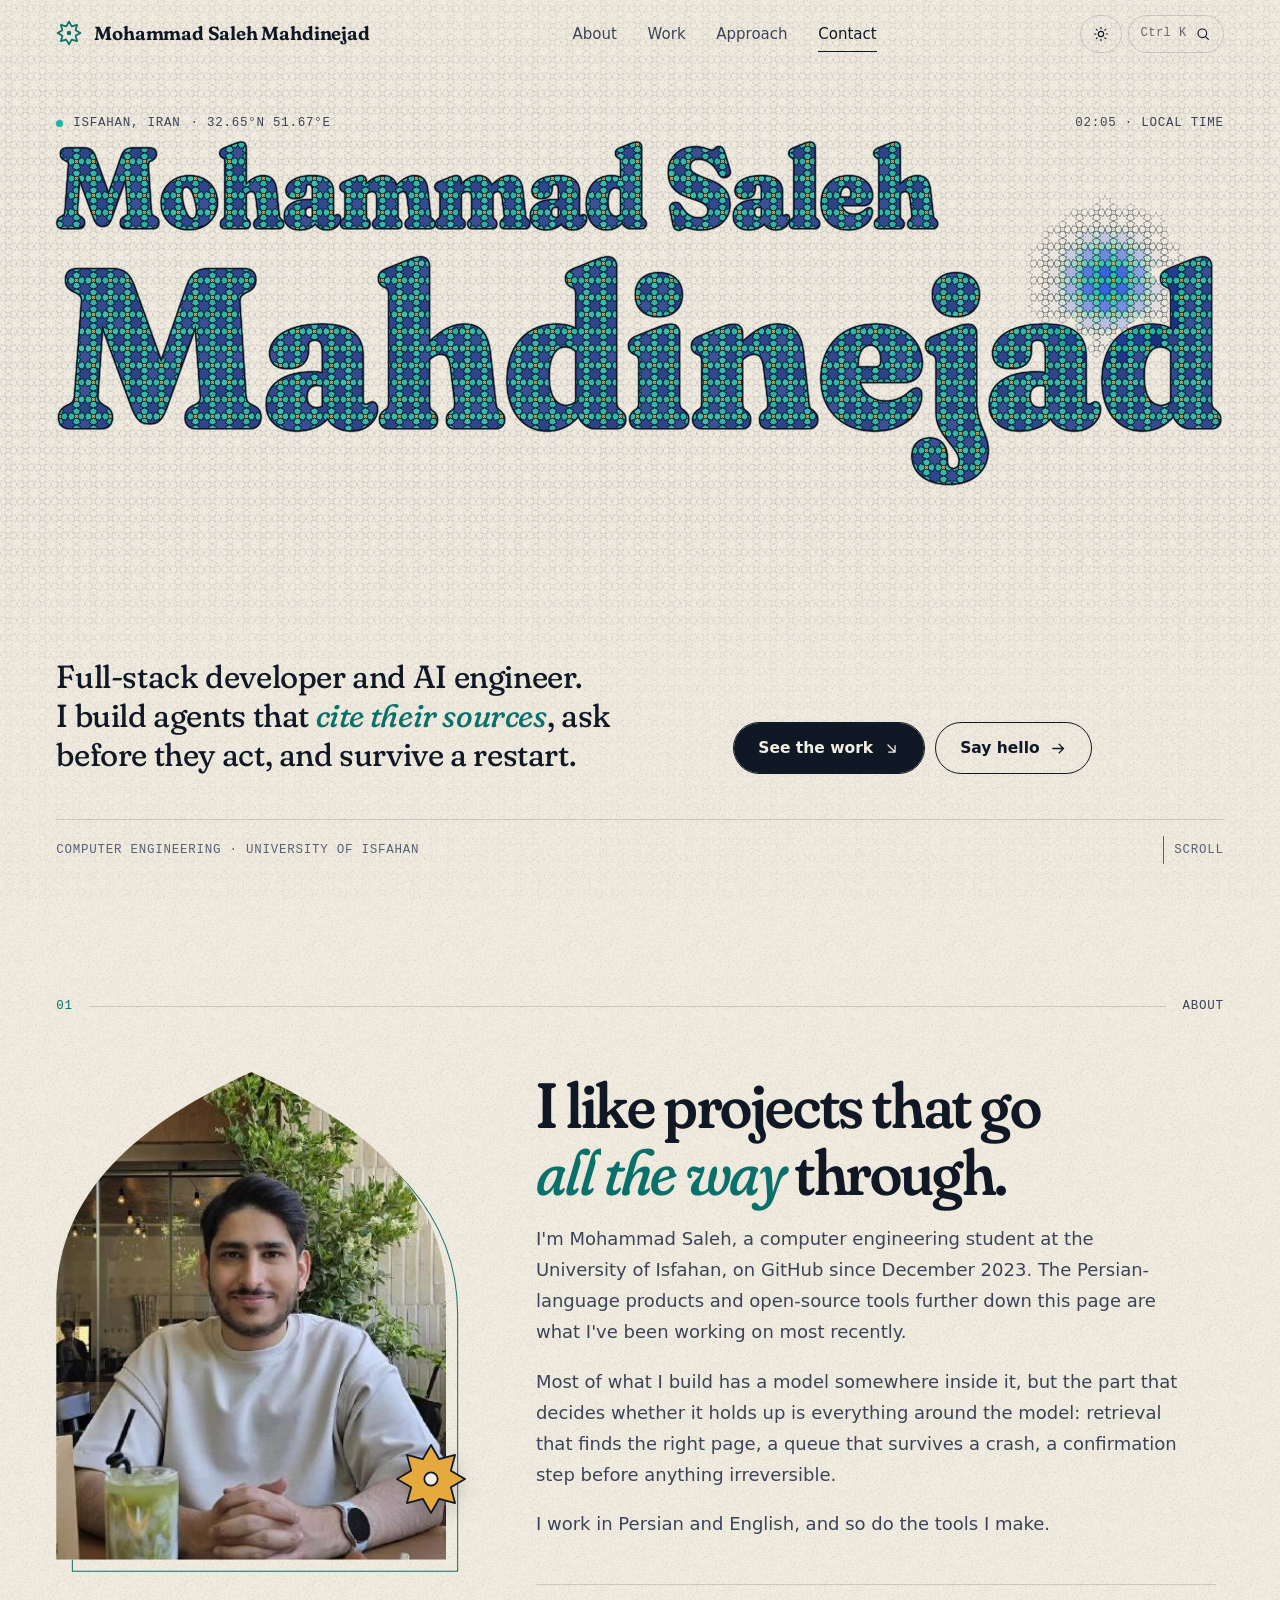
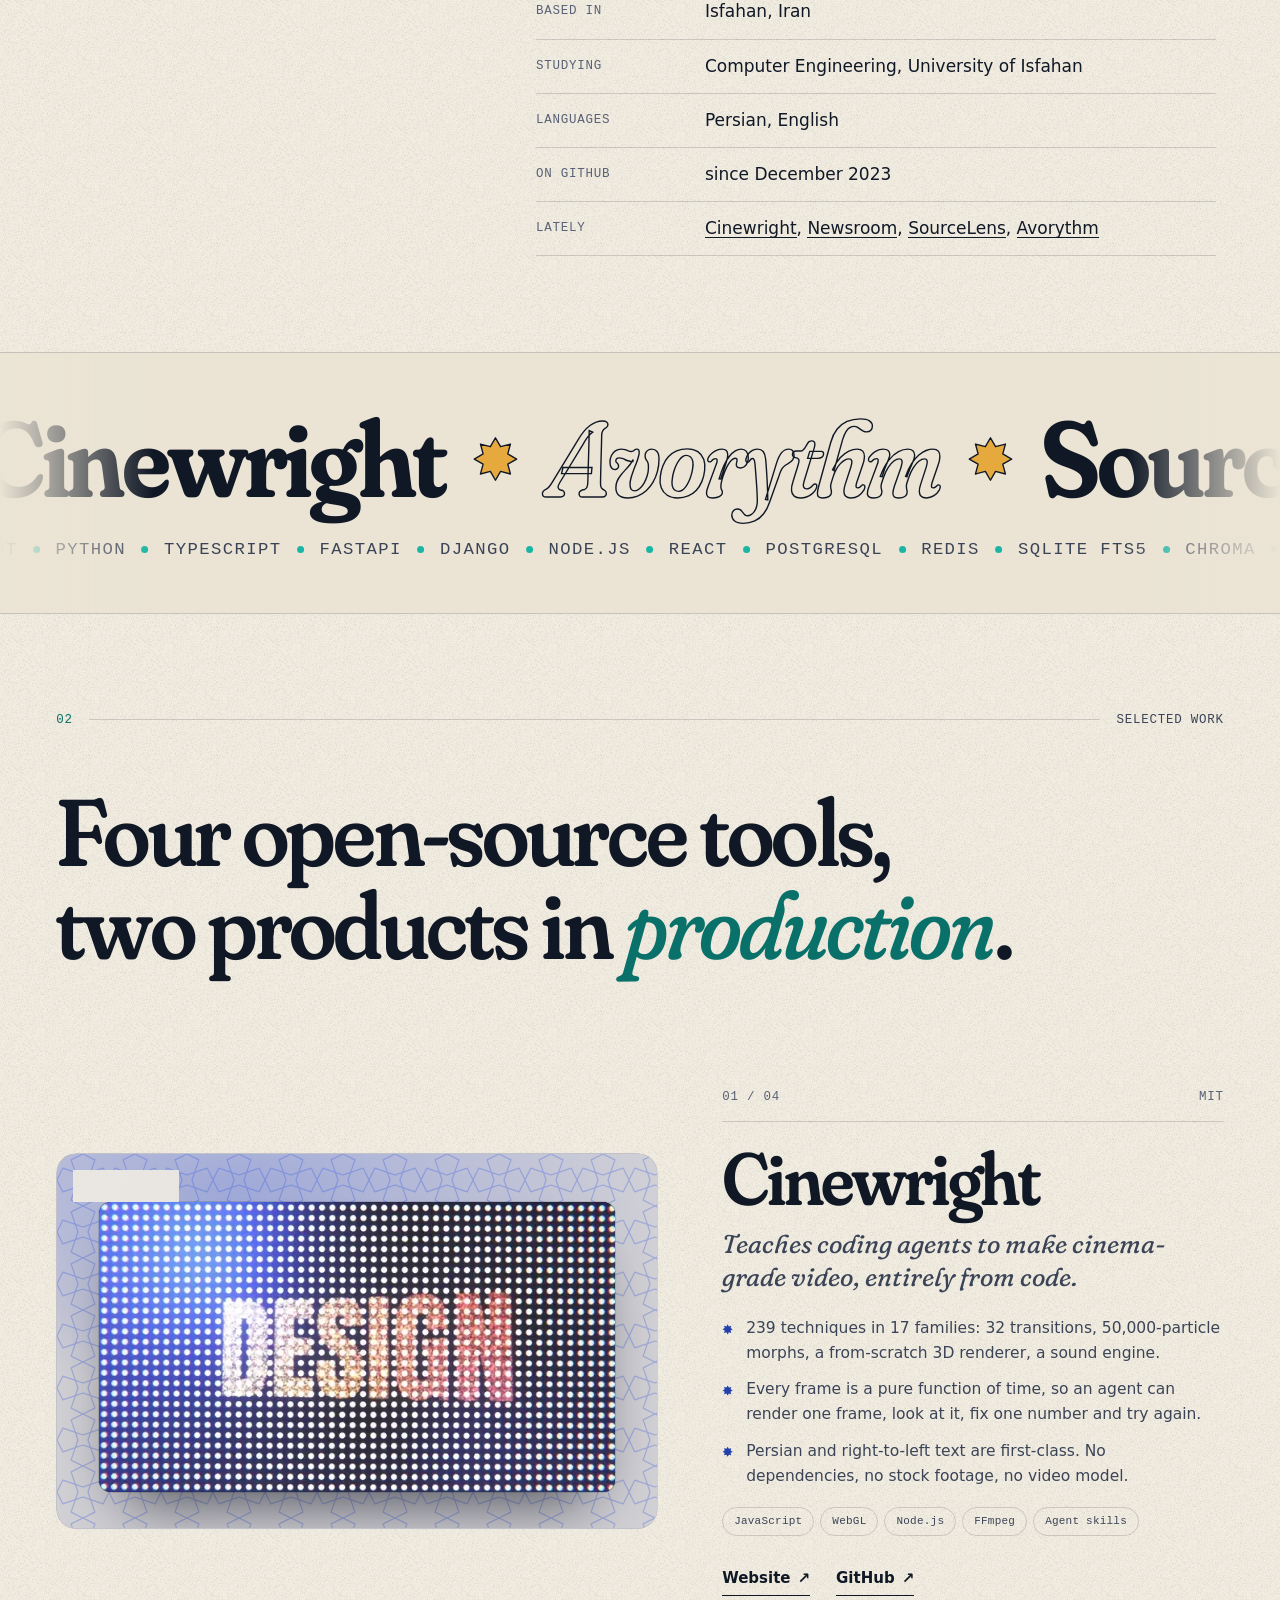
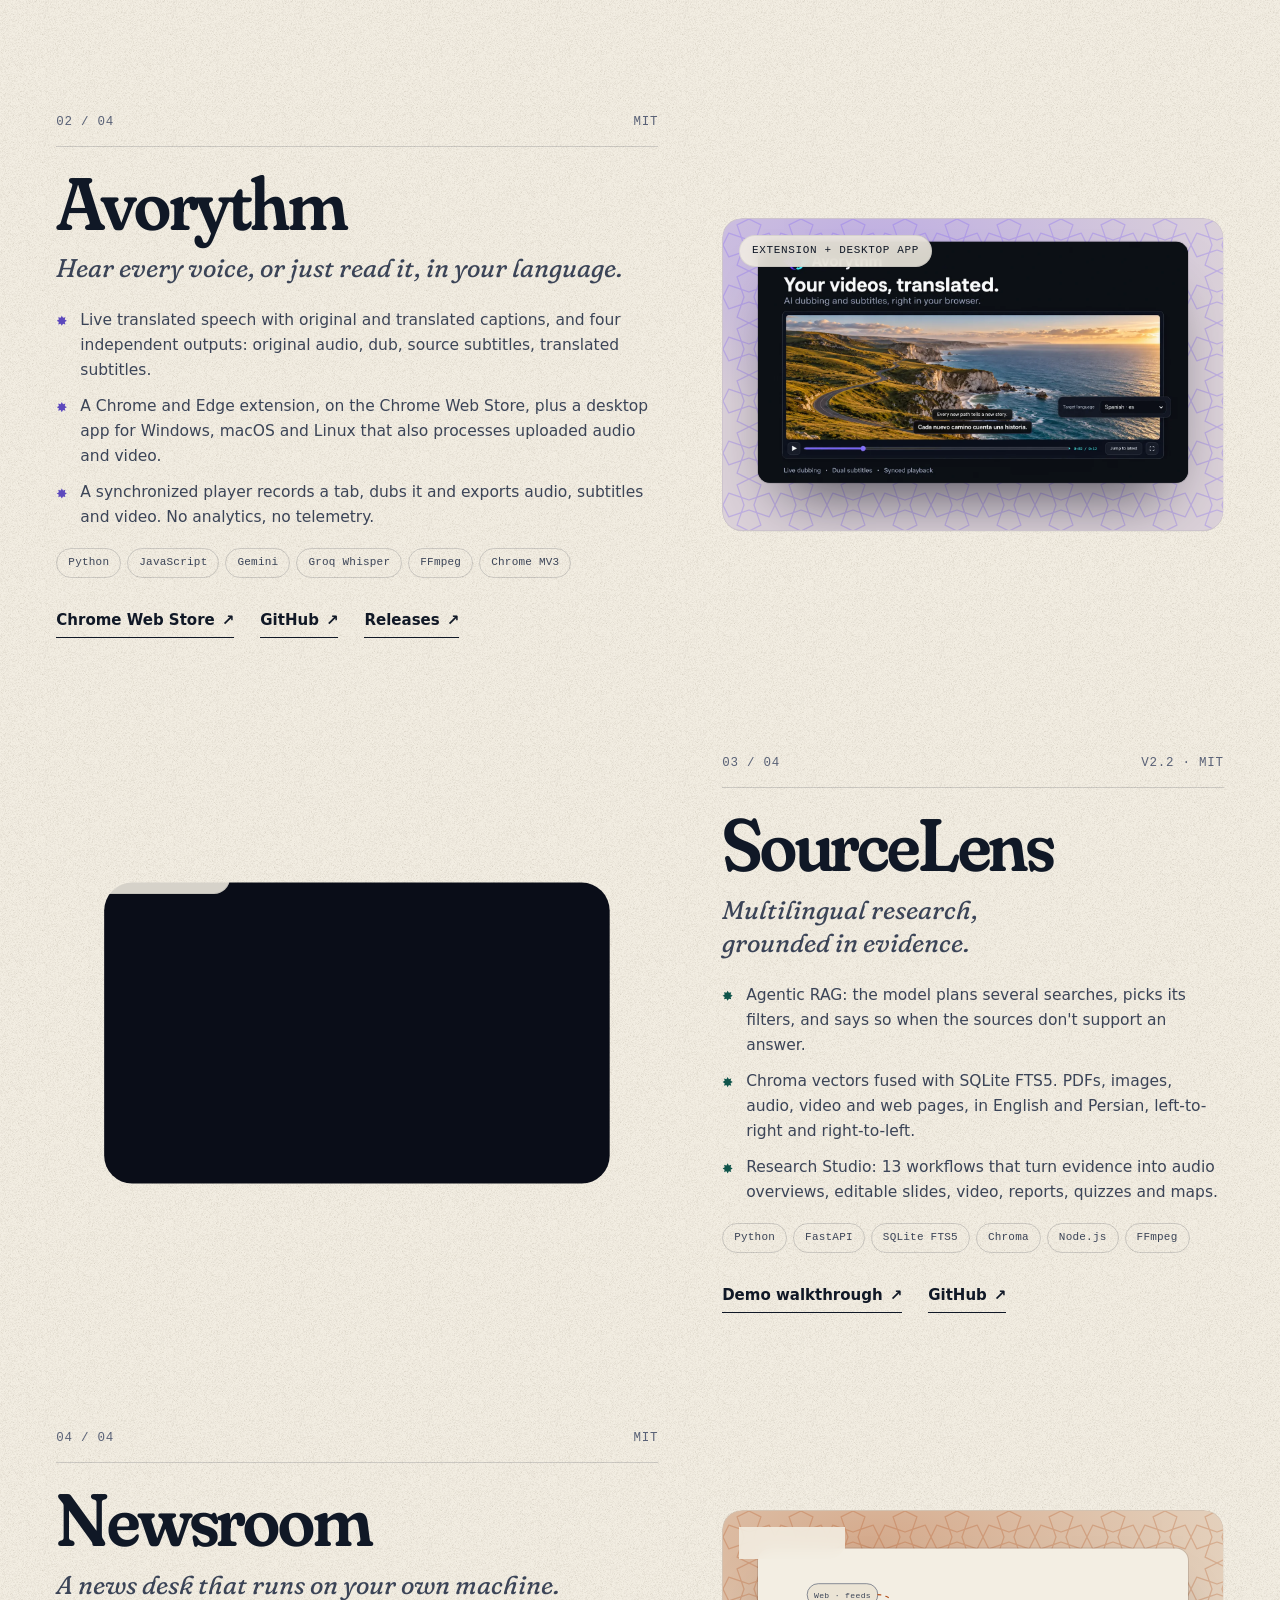
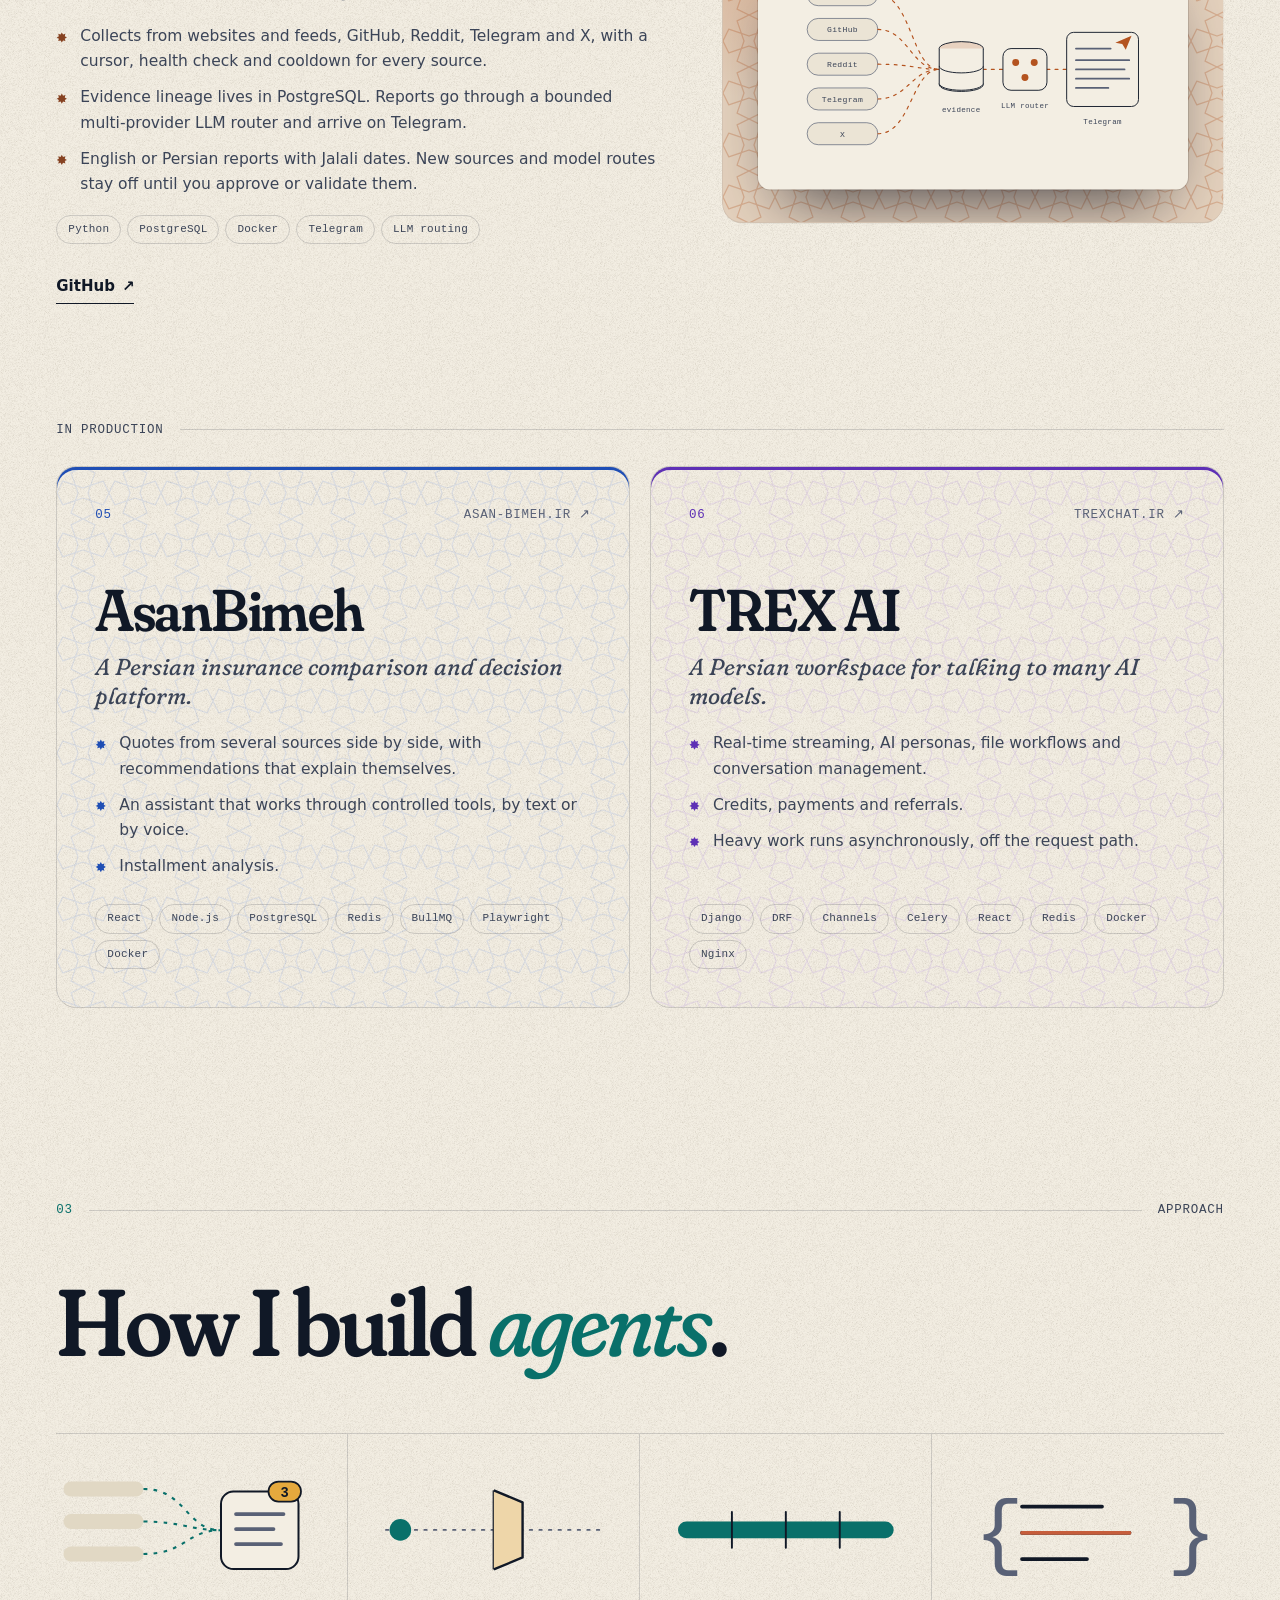
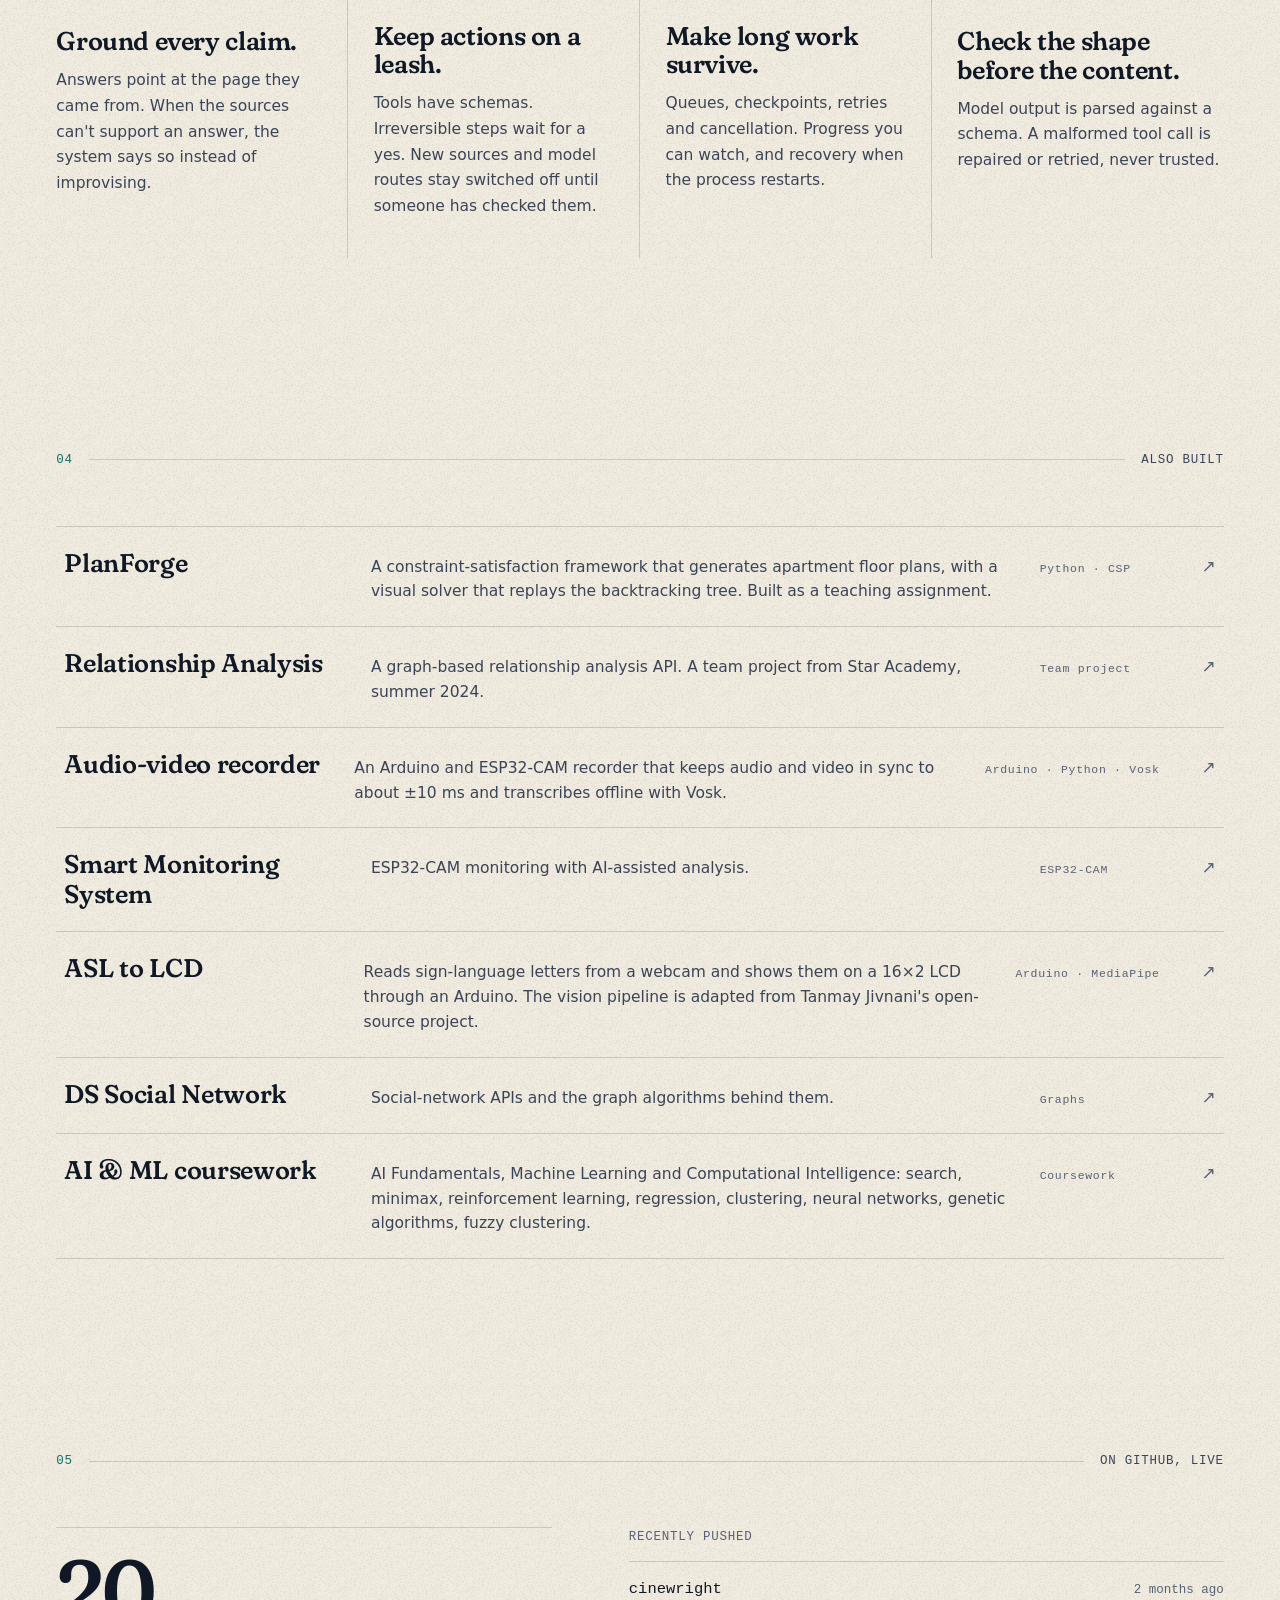
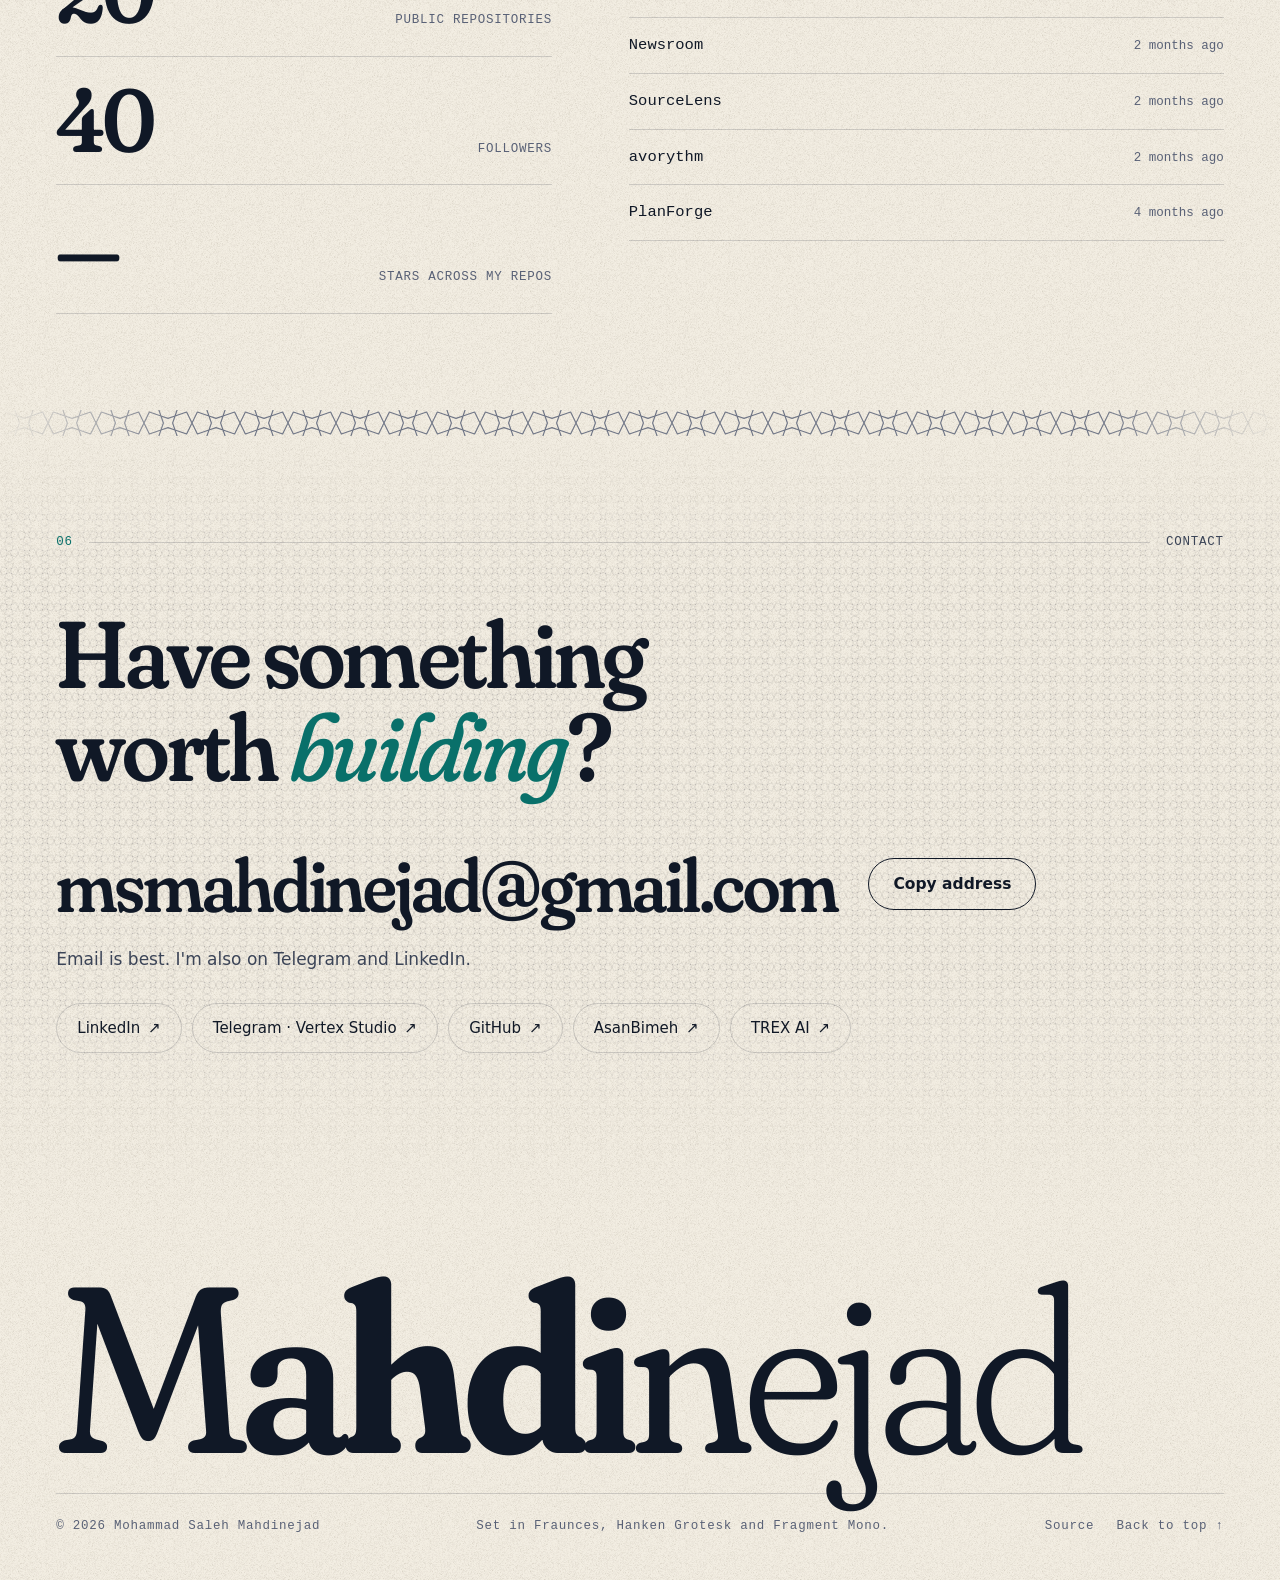
==== docs/index.html @ 60de364e "Add a personal site under docs/ Plain HTML, CSS and JS with no build step, light and dark themes, se" ====
<!DOCTYPE html>
<html lang="en" data-theme="light">
<head>
<meta charset="utf-8">
<meta name="viewport" content="width=device-width, initial-scale=1">
<title>Mohammad Saleh Mahdinejad — developer in Isfahan</title>
<meta name="description" content="Full-stack developer and AI engineer in Isfahan, Iran. I build agents that cite their sources, ask before they act, and survive a restart. Cinewright, Avorythm, SourceLens, Newsroom.">
<meta name="author" content="Mohammad Saleh Mahdinejad">
<meta name="theme-color" content="#f3eee3" media="(prefers-color-scheme: light)">
<meta name="theme-color" content="#0b1020" media="(prefers-color-scheme: dark)">
<link rel="icon" href="favicon.svg" type="image/svg+xml">
<link rel="apple-touch-icon" href="apple-touch-icon.png">
<meta property="og:type" content="website">
<meta property="og:title" content="Mohammad Saleh Mahdinejad — developer in Isfahan">
<meta property="og:description" content="Full-stack developer and AI engineer. I build agents that cite their sources, ask before they act, and survive a restart.">
<meta property="og:image" content="https://msmahdinejad.github.io/msmahdinejad/assets/img/og.png">
<meta property="og:url" content="https://msmahdinejad.github.io/msmahdinejad/">
<meta name="twitter:card" content="summary_large_image">
<script>
(function () {
  var d = document.documentElement, theme = null;
  try { theme = localStorage.getItem('theme'); } catch (e) {}
  if (!theme) theme = window.matchMedia && matchMedia('(prefers-color-scheme: dark)').matches ? 'dark' : 'light';
  d.dataset.theme = theme; d.classList.add('js');
})();
</script>
<link rel="preload" href="assets/fonts/fraunces-hero.woff2" as="font" type="font/woff2" crossorigin>
<link rel="stylesheet" href="assets/css/site.css">
<script type="application/ld+json">
{"@context":"https://schema.org","@type":"Person","name":"Mohammad Saleh Mahdinejad","url":"https://msmahdinejad.github.io/msmahdinejad/","image":"https://avatars.githubusercontent.com/u/154900233","jobTitle":"Full-stack developer and AI engineer","email":"mailto:msmahdinejad@gmail.com","address":{"@type":"PostalAddress","addressLocality":"Isfahan","addressCountry":"IR"},"affiliation":{"@type":"CollegeOrUniversity","name":"University of Isfahan"},"sameAs":["https://github.com/msmahdinejad","https://www.linkedin.com/in/msmahdinejad/","https://t.me/vertex_studi0"]}
</script>
</head>
<body>
<a class="skip" href="#main">Skip to content</a>
<div aria-hidden="true" class="progress" data-progress=""></div>
<header class="bar" data-bar="">
<div class="bar__in wrap">
<a class="brand" href="#top">
<svg aria-hidden="true" viewBox="0 0 24 24"><path d="M4.58 4.58L9.47 5.89L12.00 1.50L14.53 5.89L19.42 4.58L18.11 9.47L22.50 12.00L18.11 14.53L19.42 19.42L14.53 18.11L12.00 22.50L9.47 18.11L4.58 19.42L5.89 14.53L1.50 12.00L5.89 9.47Z" fill="none" stroke="currentColor" stroke-linejoin="round" stroke-width="1.6"></path><circle cx="12" cy="12" fill="currentColor" r="2.1"></circle></svg>
<span class="brand__name"><span class="nm-full">Mohammad Saleh Mahdinejad</span><span class="nm-short">M. Saleh Mahdinejad</span></span>
</a>
<nav aria-label="Sections" class="nav">
<a href="#about">About</a>
<a href="#work">Work</a>
<a href="#approach">Approach</a>
<a href="#contact">Contact</a>
</nav>
<div class="tools">
<button aria-label="Toggle colour theme" class="tool theme" data-theme-toggle="" type="button">
<svg class="sun" fill="none" stroke="currentColor" stroke-linecap="round" stroke-width="1.7" viewBox="0 0 24 24"><circle cx="12" cy="12" r="4"></circle><path d="M12 2v2M12 20v2M2 12h2M20 12h2M4.9 4.9l1.4 1.4M17.7 17.7l1.4 1.4M4.9 19.1l1.4-1.4M17.7 6.3l1.4-1.4"></path></svg>
<svg class="moon" fill="none" stroke="currentColor" stroke-linecap="round" stroke-linejoin="round" stroke-width="1.7" viewBox="0 0 24 24"><path d="M20 14.5A8 8 0 0 1 9.5 4 8 8 0 1 0 20 14.5z"></path></svg>
</button>
<button aria-haspopup="dialog" aria-label="Open command menu" class="tool" data-palette-open="" type="button"><kbd>⌘K</kbd><svg fill="none" stroke="currentColor" stroke-linecap="round" stroke-width="1.7" viewBox="0 0 24 24"><circle cx="11" cy="11" r="6.5"></circle><path d="M20 20l-4.2-4.2"></path></svg></button>
</div>
</div>
</header>
<main id="main">
<!-- ================================================================= hero -->
<section class="hero" data-hero="" id="top">
<canvas aria-hidden="true" class="hero__wall"></canvas>
<div class="hero__in wrap">
<div class="hero__meta mono">
<span class="hero__place"><i class="dot"></i>Isfahan, Iran<span class="coords"> · 32.65°N 51.67°E</span></span>
<span aria-hidden="true" data-clock=""></span>
</div>
<h1 class="hero__name" data-name-slot=""><span class="n1">Mohammad Saleh</span> <span class="n2">Mahdinejad</span></h1>
<div class="hero__row">
<p class="hero__lede">
<span class="l1">Full-stack developer and AI engineer.</span> I build agents that <em>cite their sources</em>, ask before they act, and survive a restart.
</p>
<div class="hero__side">
<div class="cta">
<a class="btn btn--solid" href="#work">See the work<svg aria-hidden="true" class="go" fill="none" stroke="currentColor" stroke-linecap="round" stroke-linejoin="round" stroke-width="1.8" viewBox="0 0 24 24"><path d="M7 7l10 10M17 8v9H8"></path></svg></a>
<a class="btn btn--ghost" href="mailto:msmahdinejad@gmail.com">Say hello<svg aria-hidden="true" class="arr" fill="none" stroke="currentColor" stroke-linecap="round" stroke-linejoin="round" stroke-width="1.8" viewBox="0 0 24 24"><path d="M4 12h15M13 6l6 6-6 6"></path></svg></a>
</div>
</div>
</div>
<div class="hero__foot mono">
<span>Computer engineering · University of Isfahan</span>
<span class="cue"><i></i>Scroll</span>
</div>
</div>
</section>
<!-- ================================================================ about -->
<section class="sec about" data-section="" id="about">
<div class="wrap">
<header class="sec__head" data-reveal="">
<span class="idx mono">01</span><span class="rule"></span>
<span class="lbl mono">About</span>
</header>
<div class="about__grid">
<figure class="portrait" data-reveal="">
<svg aria-hidden="true" focusable="false" height="0" style="position:absolute" width="0"><defs><clipPath clipPathUnits="objectBoundingBox" id="arch"><path d="M0 1V.47C0 .27.17.12.5 0 .83.12 1 .27 1 .47V1Z"></path></clipPath></defs></svg>
<div class="portrait__stack">
<svg aria-hidden="true" class="portrait__ring" preserveAspectRatio="none" viewBox="0 0 100 125"><path d="M0.6 124.4V58.5C0.6 33.8 17 15 50 0.7 83 15 99.4 33.8 99.4 58.5V124.4Z" fill="none" stroke="currentColor" stroke-width="1" vector-effect="non-scaling-stroke"></path></svg>
<div class="portrait__img">
<img alt="Portrait of Mohammad Saleh Mahdinejad at a café table, a green drink in the foreground" decoding="async" height="460" loading="lazy" src="assets/img/portrait.webp" width="368"/>
</div>
<svg aria-hidden="true" class="portrait__star" viewBox="0 0 100 100"><path d="M17.47 17.47L38.91 23.22L50 4L61.09 23.22L82.53 17.47L76.78 38.91L96 50L76.78 61.09L82.53 82.53L61.09 76.78L50 96L38.91 76.78L17.47 82.53L23.22 61.09L4 50L23.22 38.91Z" fill="var(--saffron)" stroke="var(--ink)" stroke-linejoin="round" stroke-width="2.4"></path><circle cx="50" cy="50" fill="var(--paper)" r="9" stroke="var(--ink)" stroke-width="2.4"></circle></svg>
</div>
</figure>
<div class="about__text">
<h2 class="display" data-reveal="">
I like projects that go <em>all the way</em> through.
</h2>
<div class="prose" data-reveal="" style="--d:.08s">
<p>I'm Mohammad Saleh, a computer engineering student at the University of Isfahan, on GitHub since December 2023. The Persian-language products and open-source tools further down this page are what I've been working on most recently.</p>
<p>Most of what I build has a model somewhere inside it, but the part that decides whether it holds up is everything around the model: retrieval that finds the right page, a queue that survives a crash, a confirmation step before anything irreversible.</p>
<p>I work in Persian and English, and so do the tools I make.</p>
</div>
<dl class="facts" data-reveal="" style="--d:.16s">
<div><dt class="mono">Based in</dt><dd>Isfahan, Iran</dd></div>
<div><dt class="mono">Studying</dt><dd>Computer Engineering, University of Isfahan</dd></div>
<div><dt class="mono">Languages</dt><dd>Persian, English</dd></div>
<div><dt class="mono">On GitHub</dt><dd>since December 2023</dd></div>
<div><dt class="mono">Lately</dt><dd data-lately=""><a href="https://github.com/msmahdinejad/cinewright">Cinewright</a>, <a href="https://github.com/msmahdinejad/Newsroom">Newsroom</a>, <a href="https://github.com/msmahdinejad/SourceLens">SourceLens</a>, <a href="https://github.com/msmahdinejad/avorythm">Avorythm</a></dd></div>
</dl>
</div>
</div>
</div>
</section>
<div class="band" data-band="" aria-hidden="true">
<div class="band__row" data-dir="1"><div class="band__track"><span class="band__item">Cinewright</span><svg class="band__star" viewBox="0 0 100 100"><path d="M17.47 17.47L38.91 23.22L50 4L61.09 23.22L82.53 17.47L76.78 38.91L96 50L76.78 61.09L82.53 82.53L61.09 76.78L50 96L38.91 76.78L17.47 82.53L23.22 61.09L4 50L23.22 38.91Z"/></svg><span class="band__item is-outline">Avorythm</span><svg class="band__star" viewBox="0 0 100 100"><path d="M17.47 17.47L38.91 23.22L50 4L61.09 23.22L82.53 17.47L76.78 38.91L96 50L76.78 61.09L82.53 82.53L61.09 76.78L50 96L38.91 76.78L17.47 82.53L23.22 61.09L4 50L23.22 38.91Z"/></svg><span class="band__item">SourceLens</span><svg class="band__star" viewBox="0 0 100 100"><path d="M17.47 17.47L38.91 23.22L50 4L61.09 23.22L82.53 17.47L76.78 38.91L96 50L76.78 61.09L82.53 82.53L61.09 76.78L50 96L38.91 76.78L17.47 82.53L23.22 61.09L4 50L23.22 38.91Z"/></svg><span class="band__item is-outline">Newsroom</span><svg class="band__star" viewBox="0 0 100 100"><path d="M17.47 17.47L38.91 23.22L50 4L61.09 23.22L82.53 17.47L76.78 38.91L96 50L76.78 61.09L82.53 82.53L61.09 76.78L50 96L38.91 76.78L17.47 82.53L23.22 61.09L4 50L23.22 38.91Z"/></svg><span class="band__item">AsanBimeh</span><svg class="band__star" viewBox="0 0 100 100"><path d="M17.47 17.47L38.91 23.22L50 4L61.09 23.22L82.53 17.47L76.78 38.91L96 50L76.78 61.09L82.53 82.53L61.09 76.78L50 96L38.91 76.78L17.47 82.53L23.22 61.09L4 50L23.22 38.91Z"/></svg><span class="band__item is-outline">TREX AI</span><svg class="band__star" viewBox="0 0 100 100"><path d="M17.47 17.47L38.91 23.22L50 4L61.09 23.22L82.53 17.47L76.78 38.91L96 50L76.78 61.09L82.53 82.53L61.09 76.78L50 96L38.91 76.78L17.47 82.53L23.22 61.09L4 50L23.22 38.91Z"/></svg><span class="band__item">Cinewright</span><svg class="band__star" viewBox="0 0 100 100"><path d="M17.47 17.47L38.91 23.22L50 4L61.09 23.22L82.53 17.47L76.78 38.91L96 50L76.78 61.09L82.53 82.53L61.09 76.78L50 96L38.91 76.78L17.47 82.53L23.22 61.09L4 50L23.22 38.91Z"/></svg><span class="band__item is-outline">Avorythm</span><svg class="band__star" viewBox="0 0 100 100"><path d="M17.47 17.47L38.91 23.22L50 4L61.09 23.22L82.53 17.47L76.78 38.91L96 50L76.78 61.09L82.53 82.53L61.09 76.78L50 96L38.91 76.78L17.47 82.53L23.22 61.09L4 50L23.22 38.91Z"/></svg><span class="band__item">SourceLens</span><svg class="band__star" viewBox="0 0 100 100"><path d="M17.47 17.47L38.91 23.22L50 4L61.09 23.22L82.53 17.47L76.78 38.91L96 50L76.78 61.09L82.53 82.53L61.09 76.78L50 96L38.91 76.78L17.47 82.53L23.22 61.09L4 50L23.22 38.91Z"/></svg><span class="band__item is-outline">Newsroom</span><svg class="band__star" viewBox="0 0 100 100"><path d="M17.47 17.47L38.91 23.22L50 4L61.09 23.22L82.53 17.47L76.78 38.91L96 50L76.78 61.09L82.53 82.53L61.09 76.78L50 96L38.91 76.78L17.47 82.53L23.22 61.09L4 50L23.22 38.91Z"/></svg><span class="band__item">AsanBimeh</span><svg class="band__star" viewBox="0 0 100 100"><path d="M17.47 17.47L38.91 23.22L50 4L61.09 23.22L82.53 17.47L76.78 38.91L96 50L76.78 61.09L82.53 82.53L61.09 76.78L50 96L38.91 76.78L17.47 82.53L23.22 61.09L4 50L23.22 38.91Z"/></svg><span class="band__item is-outline">TREX AI</span><svg class="band__star" viewBox="0 0 100 100"><path d="M17.47 17.47L38.91 23.22L50 4L61.09 23.22L82.53 17.47L76.78 38.91L96 50L76.78 61.09L82.53 82.53L61.09 76.78L50 96L38.91 76.78L17.47 82.53L23.22 61.09L4 50L23.22 38.91Z"/></svg></div></div>
<div class="band__row band__row--stack" data-dir="-1"><div class="band__track"><span class="band__item">Python</span><i class="band__dot"></i><span class="band__item">TypeScript</span><i class="band__dot"></i><span class="band__item">FastAPI</span><i class="band__dot"></i><span class="band__item">Django</span><i class="band__dot"></i><span class="band__item">Node.js</span><i class="band__dot"></i><span class="band__item">React</span><i class="band__dot"></i><span class="band__item">PostgreSQL</span><i class="band__dot"></i><span class="band__item">Redis</span><i class="band__dot"></i><span class="band__item">SQLite FTS5</span><i class="band__dot"></i><span class="band__item">Chroma</span><i class="band__dot"></i><span class="band__item">Celery</span><i class="band__dot"></i><span class="band__item">BullMQ</span><i class="band__dot"></i><span class="band__item">WebGL</span><i class="band__dot"></i><span class="band__item">FFmpeg</span><i class="band__dot"></i><span class="band__item">Docker</span><i class="band__dot"></i><span class="band__item">Playwright</span><i class="band__dot"></i><span class="band__item">Python</span><i class="band__dot"></i><span class="band__item">TypeScript</span><i class="band__dot"></i><span class="band__item">FastAPI</span><i class="band__dot"></i><span class="band__item">Django</span><i class="band__dot"></i><span class="band__item">Node.js</span><i class="band__dot"></i><span class="band__item">React</span><i class="band__dot"></i><span class="band__item">PostgreSQL</span><i class="band__dot"></i><span class="band__item">Redis</span><i class="band__dot"></i><span class="band__item">SQLite FTS5</span><i class="band__dot"></i><span class="band__item">Chroma</span><i class="band__dot"></i><span class="band__item">Celery</span><i class="band__dot"></i><span class="band__item">BullMQ</span><i class="band__dot"></i><span class="band__item">WebGL</span><i class="band__dot"></i><span class="band__item">FFmpeg</span><i class="band__dot"></i><span class="band__item">Docker</span><i class="band__dot"></i><span class="band__item">Playwright</span><i class="band__dot"></i></div></div>
</div>
<!-- ================================================================== work -->
<section class="sec work-sec" data-section="" id="work">
<div class="wrap">
<header class="sec__head" data-reveal="">
<span class="idx mono">02</span><span class="rule"></span>
<span class="lbl mono">Selected work</span>
</header>
<h2 class="display display--xl" data-reveal="">
Four open-source tools,<br/>two products in <em>production</em>.
</h2>
<!-- 1 · Cinewright -->
<article class="work" data-reveal="" style="--c:#2c4fe0">
<div class="work__media" data-tilt="">
<div class="work__wall"></div>
<div class="work__frame">
<video aria-hidden="true" data-poster="assets/img/work/cinewright-poster.webp" data-src="assets/img/work/cinewright.mp4" loop="" muted="" playsinline="" preload="none"></video>Looping showreel rendered entirely from code

</div>
<span class="work__chip mono">Agent skill</span>
</div>
<div class="work__body">
<div class="work__meta mono"><span>01 / 04</span><span>MIT</span></div>
<h3 class="work__title">Cinewright</h3>
<p class="work__tag">Teaches coding agents to make cinema-grade video, entirely from code.</p>
<ul class="work__points">
<li>239 techniques in 17 families: 32 transitions, 50,000-particle morphs, a from-scratch 3D renderer, a sound engine.</li>
<li>Every frame is a pure function of time, so an agent can render one frame, look at it, fix one number and try again.</li>
<li>Persian and right-to-left text are first-class. No dependencies, no stock footage, no video model.</li>
</ul>
<ul class="tags mono"><li>JavaScript</li><li>WebGL</li><li>Node.js</li><li>FFmpeg</li><li>Agent skills</li></ul>
<div class="work__links">
<a class="link" href="https://msmahdinejad.github.io/cinewright/" rel="noopener" target="_blank">Website<i aria-hidden="true">↗</i></a>
<a class="link" href="https://github.com/msmahdinejad/cinewright" rel="noopener" target="_blank">GitHub<i aria-hidden="true">↗</i></a>
</div>
</div>
</article>
<!-- 2 · Avorythm -->
<article class="work work--flip" data-reveal="" style="--c:#7a5af8">
<div class="work__media" data-tilt="">
<div class="work__wall"></div>
<div class="work__frame">
<img alt="Avorythm showing a video with dual subtitles and a target-language picker" decoding="async" height="720" loading="lazy" src="assets/img/work/avorythm-cover.webp" width="1280"/>

</div>
<span class="work__chip mono">Extension + desktop app</span>
</div>
<div class="work__body">
<div class="work__meta mono"><span>02 / 04</span><span>MIT</span></div>
<h3 class="work__title">Avorythm</h3>
<p class="work__tag">Hear every voice, or just read it, in your language.</p>
<ul class="work__points">
<li>Live translated speech with original and translated captions, and four independent outputs: original audio, dub, source subtitles, translated subtitles.</li>
<li>A Chrome and Edge extension, on the Chrome Web Store, plus a desktop app for Windows, macOS and Linux that also processes uploaded audio and video.</li>
<li>A synchronized player records a tab, dubs it and exports audio, subtitles and video. No analytics, no telemetry.</li>
</ul>
<ul class="tags mono"><li>Python</li><li>JavaScript</li><li>Gemini</li><li>Groq Whisper</li><li>FFmpeg</li><li>Chrome MV3</li></ul>
<div class="work__links">
<a class="link" href="https://chromewebstore.google.com/detail/avorythm-live-translation/kbdbbedijheicmmnmoidamdaodjbhjje" rel="noopener" target="_blank">Chrome Web Store<i aria-hidden="true">↗</i></a>
<a class="link" href="https://github.com/msmahdinejad/avorythm" rel="noopener" target="_blank">GitHub<i aria-hidden="true">↗</i></a>
<a class="link" href="https://github.com/msmahdinejad/avorythm/releases" rel="noopener" target="_blank">Releases<i aria-hidden="true">↗</i></a>
</div>
</div>
</article>
<!-- 3 · SourceLens -->
<article class="work" data-reveal="" style="--c:#0f6b58">
<div class="work__media" data-tilt="">
<div class="work__wall"></div>
<div class="work__frame">
<img alt="SourceLens workspace: sources on the left, a chat in the middle, answer evidence on the right" decoding="async" height="715" loading="lazy" src="assets/img/work/sourcelens-workspace.webp" width="1271"/>
</div>
<span class="work__chip mono">Research workspace</span>
</div>
<div class="work__body">
<div class="work__meta mono"><span>03 / 04</span><span>v2.2 · MIT</span></div>
<h3 class="work__title">SourceLens</h3>
<p class="work__tag">Multilingual research, grounded in evidence.</p>
<ul class="work__points">
<li>Agentic RAG: the model plans several searches, picks its filters, and says so when the sources don't support an answer.</li>
<li>Chroma vectors fused with SQLite FTS5. PDFs, images, audio, video and web pages, in English and Persian, left-to-right and right-to-left.</li>
<li>Research Studio: 13 workflows that turn evidence into audio overviews, editable slides, video, reports, quizzes and maps.</li>
</ul>
<ul class="tags mono"><li>Python</li><li>FastAPI</li><li>SQLite FTS5</li><li>Chroma</li><li>Node.js</li><li>FFmpeg</li></ul>
<div class="work__links">
<a class="link" href="https://github.com/msmahdinejad/SourceLens/blob/main/docs/demo/README.md" rel="noopener" target="_blank">Demo walkthrough<i aria-hidden="true">↗</i></a>
<a class="link" href="https://github.com/msmahdinejad/SourceLens" rel="noopener" target="_blank">GitHub<i aria-hidden="true">↗</i></a>
</div>
</div>
</article>
<!-- 4 · Newsroom -->
<article class="work work--flip" data-reveal="" style="--c:#b4531f">
<div class="work__media" data-tilt="">
<div class="work__wall"></div>
<div class="work__frame work__frame--art">
<svg aria-label="Sources flow into PostgreSQL evidence, through an LLM router, into a report delivered on Telegram" class="flow" role="img" viewBox="0 0 640 400">
<g class="flow__src" font-family="var(--mono)" font-size="14" letter-spacing=".04em">
<g transform="translate(34 52)"><rect height="38" rx="19" width="122"></rect><text text-anchor="middle" x="61" y="24">Web · feeds</text></g>
<g transform="translate(34 112)"><rect height="38" rx="19" width="122"></rect><text text-anchor="middle" x="61" y="24">GitHub</text></g>
<g transform="translate(34 172)"><rect height="38" rx="19" width="122"></rect><text text-anchor="middle" x="61" y="24">Reddit</text></g>
<g transform="translate(34 232)"><rect height="38" rx="19" width="122"></rect><text text-anchor="middle" x="61" y="24">Telegram</text></g>
<g transform="translate(34 292)"><rect height="38" rx="19" width="122"></rect><text text-anchor="middle" x="61" y="24">X</text></g>
</g>
<g class="flow__wires" fill="none">
<path d="M156 71C214 71 214 200 262 200"></path><path d="M156 131C208 131 214 200 262 200"></path><path d="M156 191C214 191 226 200 262 200"></path>
<path d="M156 251C208 251 214 200 262 200"></path><path d="M156 311C214 311 214 200 262 200"></path>
<path d="M338 200H372"></path><path d="M448 200H482"></path>
</g>
<g class="flow__db" transform="translate(262 150)">
<ellipse cx="38" cy="14" rx="38" ry="12"></ellipse><path d="M0 14v62c0 7 17 12 38 12s38-5 38-12V14"></path><path d="M0 44c0 7 17 12 38 12s38-5 38-12M0 74c0 7 17 12 38 12s38-5 38-12" fill="none"></path>
<text font-family="var(--mono)" font-size="13" letter-spacing=".04em" text-anchor="middle" x="38" y="124">evidence</text>
</g>
<g class="flow__router" transform="translate(372 164)">
<rect height="72" rx="14" width="76"></rect>
<circle class="p1" cx="22" cy="24" r="6"></circle><circle class="p2" cx="54" cy="24" r="6"></circle><circle class="p3" cx="38" cy="50" r="6"></circle>
<text font-family="var(--mono)" font-size="13" letter-spacing=".04em" text-anchor="middle" x="38" y="102">LLM router</text>
</g>
<g class="flow__report" transform="translate(482 136)">
<rect height="128" rx="12" width="124"></rect>
<path d="M16 28h60M16 48h92M16 64h84M16 80h92M16 96h56" fill="none" stroke-linecap="round"></path>
<g class="plane" transform="translate(84 6)"><path d="M0 12 28 0 18 24 12 14Z"></path></g>
<text font-family="var(--mono)" font-size="13" letter-spacing=".04em" text-anchor="middle" x="62" y="158">Telegram</text>
</g>
</svg>
</div>
<span class="work__chip mono">Self-hosted</span>
</div>
<div class="work__body">
<div class="work__meta mono"><span>04 / 04</span><span>MIT</span></div>
<h3 class="work__title">Newsroom</h3>
<p class="work__tag">A news desk that runs on your own machine.</p>
<ul class="work__points">
<li>Collects from websites and feeds, GitHub, Reddit, Telegram and X, with a cursor, health check and cooldown for every source.</li>
<li>Evidence lineage lives in PostgreSQL. Reports go through a bounded multi-provider LLM router and arrive on Telegram.</li>
<li>English or Persian reports with Jalali dates. New sources and model routes stay off until you approve or validate them.</li>
</ul>
<ul class="tags mono"><li>Python</li><li>PostgreSQL</li><li>Docker</li><li>Telegram</li><li>LLM routing</li></ul>
<div class="work__links">
<a class="link" href="https://github.com/msmahdinejad/Newsroom" rel="noopener" target="_blank">GitHub<i aria-hidden="true">↗</i></a>
</div>
</div>
</article>
<!-- in production -->
<div class="prod" data-reveal="">
<header class="prod__head">
<h3 class="mono">In production</h3>
<span class="rule"></span>
</header>
<div class="prod__grid">
<a class="site" href="https://asan-bimeh.ir" rel="noopener" style="--c:#2563eb" target="_blank">
<div class="site__wall"></div>
<div class="site__top mono"><span>05</span><span>asan-bimeh.ir ↗</span></div>
<h3 class="site__title">AsanBimeh</h3>
<p class="site__tag">A Persian insurance comparison and decision platform.</p>
<ul class="site__points">
<li>Quotes from several sources side by side, with recommendations that explain themselves.</li>
<li>An assistant that works through controlled tools, by text or by voice.</li>
<li>Installment analysis.</li>
</ul>
<ul class="tags mono"><li>React</li><li>Node.js</li><li>PostgreSQL</li><li>Redis</li><li>BullMQ</li><li>Playwright</li><li>Docker</li></ul>
</a>
<a class="site" href="https://trexchat.ir" rel="noopener" style="--c:#7c3aed" target="_blank">
<div class="site__wall"></div>
<div class="site__top mono"><span>06</span><span>trexchat.ir ↗</span></div>
<h3 class="site__title">TREX AI</h3>
<p class="site__tag">A Persian workspace for talking to many AI models.</p>
<ul class="site__points">
<li>Real-time streaming, AI personas, file workflows and conversation management.</li>
<li>Credits, payments and referrals.</li>
<li>Heavy work runs asynchronously, off the request path.</li>
</ul>
<ul class="tags mono"><li>Django</li><li>DRF</li><li>Channels</li><li>Celery</li><li>React</li><li>Redis</li><li>Docker</li><li>Nginx</li></ul>
</a>
</div>
</div>
</div>
</section>
<!-- ============================================================= approach -->
<section class="sec approach" data-section="" id="approach">
<div class="wrap">
<header class="sec__head" data-reveal="">
<span class="idx mono">03</span><span class="rule"></span>
<span class="lbl mono">Approach</span>
</header>
<h2 class="display display--xl" data-reveal="">
How I build <em>agents</em>.
</h2>
<div class="rules">
<article class="rule-card" data-reveal="">
<svg aria-hidden="true" class="art art--ground" viewBox="0 0 200 110">
<g class="a-src"><rect height="12" rx="6" width="64" x="6" y="14"></rect><rect height="12" rx="6" width="64" x="6" y="40"></rect><rect height="12" rx="6" width="64" x="6" y="66"></rect></g>
<g class="a-wire" fill="none"><path d="M70 20C104 20 104 53 132 53"></path><path d="M70 46C100 46 108 53 132 53"></path><path d="M70 72C104 72 104 53 132 53"></path></g>
<g class="a-ans"><rect height="62" rx="10" width="62" x="132" y="22"></rect><path d="M144 40h38M144 52h30M144 64h36" stroke-linecap="round"></path><g class="a-cite"><rect height="16" rx="8" width="26" x="170" y="14"></rect><text text-anchor="middle" x="183" y="26">3</text></g></g>
</svg>
<h3>Ground every claim.</h3>
<p>Answers point at the page they came from. When the sources can't support an answer, the system says so instead of improvising.</p>
</article>
<article class="rule-card" data-reveal="" style="--d:.07s">
<svg aria-hidden="true" class="art art--leash" viewBox="0 0 200 110">
<path class="a-track" d="M10 55H190" fill="none"></path>
<g class="a-gate"><path d="M100 22V88" fill="none"></path><path class="a-door" d="M100 22L124 32V78L100 88" fill="none"></path></g>
<circle class="a-ball" cx="22" cy="55" r="9"></circle>
<g class="a-yes"><rect height="14" rx="7" width="68" x="66" y="94"></rect><path d="M82 101l4 4 8-9" fill="none" stroke-linecap="round" stroke-linejoin="round"></path></g>
</svg>
<h3>Keep actions on a leash.</h3>
<p>Tools have schemas. Irreversible steps wait for a yes. New sources and model routes stay switched off until someone has checked them.</p>
</article>
<article class="rule-card" data-reveal="" style="--d:.14s">
<svg aria-hidden="true" class="art art--survive" viewBox="0 0 200 110">
<rect class="a-rail" height="14" rx="7" width="180" x="10" y="48"></rect>
<rect class="a-fill" height="14" rx="7" width="180" x="10" y="48"></rect>
<g class="a-ticks"><path d="M55 40v30M100 40v30M145 40v30" stroke-linecap="round"></path></g>
<g class="a-cut"><path d="M104 28l12 12M116 28l-12 12" stroke-linecap="round"></path></g>
<text class="a-lbl" x="10" y="92">checkpoint</text>
</svg>
<h3>Make long work survive.</h3>
<p>Queues, checkpoints, retries and cancellation. Progress you can watch, and recovery when the process restarts.</p>
</article>
<article class="rule-card" data-reveal="" style="--d:.21s">
<svg aria-hidden="true" class="art art--shape" viewBox="0 0 200 110">
<text class="a-brace" x="14" y="76">{</text><text class="a-brace" x="168" y="76">}</text>
<g class="a-lines" stroke-linecap="round"><path d="M52 34h64M52 55h86M52 76h52"></path><path class="a-bad" d="M52 55h86"></path></g>
<path class="a-ok" d="M150 28l7 8 14-17" fill="none" stroke-linecap="round" stroke-linejoin="round"></path>
</svg>
<h3>Check the shape before the content.</h3>
<p>Model output is parsed against a schema. A malformed tool call is repaired or retried, never trusted.</p>
</article>
</div>
</div>
</section>
<!-- ================================================================= more -->
<section class="sec more" data-section="" id="more">
<div class="wrap">
<header class="sec__head" data-reveal="">
<span class="idx mono">04</span><span class="rule"></span>
<span class="lbl mono">Also built</span>
</header>
<ul class="rows">
<li data-reveal=""><a class="row" href="https://github.com/msmahdinejad/PlanForge" rel="noopener" target="_blank">
<span class="row__name">PlanForge</span>
<span class="row__desc">A constraint-satisfaction framework that generates apartment floor plans, with a visual solver that replays the backtracking tree. Built as a teaching assignment.</span>
<span class="row__tags mono">Python · CSP</span><i aria-hidden="true" class="row__go">↗</i></a></li>
<li data-reveal=""><a class="row" href="https://github.com/Star-Academy/Summer1403-Project-Group04-Backend" rel="noopener" target="_blank">
<span class="row__name">Relationship Analysis</span>
<span class="row__desc">A graph-based relationship analysis API. A team project from Star Academy, summer 2024.</span>
<span class="row__tags mono">Team project</span><i aria-hidden="true" class="row__go">↗</i></a></li>
<li data-reveal=""><a class="row" href="https://github.com/msmahdinejad/AI-Powered-IoT-Recording-System" rel="noopener" target="_blank">
<span class="row__name">Audio-video recorder</span>
<span class="row__desc">An Arduino and ESP32-CAM recorder that keeps audio and video in sync to about ±10 ms and transcribes offline with Vosk.</span>
<span class="row__tags mono">Arduino · Python · Vosk</span><i aria-hidden="true" class="row__go">↗</i></a></li>
<li data-reveal=""><a class="row" href="https://github.com/msmahdinejad/Smart-Monitoring-System" rel="noopener" target="_blank">
<span class="row__name">Smart Monitoring System</span>
<span class="row__desc">ESP32-CAM monitoring with AI-assisted analysis.</span>
<span class="row__tags mono">ESP32-CAM</span><i aria-hidden="true" class="row__go">↗</i></a></li>
<li data-reveal=""><a class="row" href="https://github.com/msmahdinejad/ASL-Recognition-with-LCD-Display" rel="noopener" target="_blank">
<span class="row__name">ASL to LCD</span>
<span class="row__desc">Reads sign-language letters from a webcam and shows them on a 16×2 LCD through an Arduino. The vision pipeline is adapted from Tanmay Jivnani's open-source project.</span>
<span class="row__tags mono">Arduino · MediaPipe</span><i aria-hidden="true" class="row__go">↗</i></a></li>
<li data-reveal=""><a class="row" href="https://github.com/msmahdinejad/DS-Social-Network" rel="noopener" target="_blank">
<span class="row__name">DS Social Network</span>
<span class="row__desc">Social-network APIs and the graph algorithms behind them.</span>
<span class="row__tags mono">Graphs</span><i aria-hidden="true" class="row__go">↗</i></a></li>
<li data-reveal=""><a class="row" href="https://github.com/msmahdinejad/AI_Fundamentals" rel="noopener" target="_blank">
<span class="row__name">AI &amp; ML coursework</span>
<span class="row__desc">AI Fundamentals, Machine Learning and Computational Intelligence: search, minimax, reinforcement learning, regression, clustering, neural networks, genetic algorithms, fuzzy clustering.</span>
<span class="row__tags mono">Coursework</span><i aria-hidden="true" class="row__go">↗</i></a></li>
</ul>
</div>
</section>
<!-- =============================================================== github -->
<section class="sec gh" data-section="" id="github">
<div class="wrap">
<header class="sec__head" data-reveal="">
<span class="idx mono">05</span><span class="rule"></span>
<span class="lbl mono">On GitHub, live</span>
</header>
<div class="gh__grid" data-gh="">
<dl class="stats" data-reveal="">
<div><dt class="mono">Public repositories</dt><dd class="num" data-count="20" data-stat="repos">20</dd></div>
<div><dt class="mono">Followers</dt><dd class="num" data-count="40" data-stat="followers">40</dd></div>
<div><dt class="mono">Stars across my repos</dt><dd class="num" data-stat="stars">—</dd></div>
</dl>
<div class="gh__recent" data-reveal="" style="--d:.08s">
<h3 class="mono">Recently pushed</h3>
<ol class="recent" data-recent="">
<li><a href="https://github.com/msmahdinejad/cinewright"><b>cinewright</b><span class="when" data-when="2026-10-07T07:30:20Z"></span></a></li>
<li><a href="https://github.com/msmahdinejad/Newsroom"><b>Newsroom</b><span class="when" data-when="2026-10-06T20:55:32Z"></span></a></li>
<li><a href="https://github.com/msmahdinejad/SourceLens"><b>SourceLens</b><span class="when" data-when="2026-10-06T19:37:54Z"></span></a></li>
<li><a href="https://github.com/msmahdinejad/avorythm"><b>avorythm</b><span class="when" data-when="2026-10-06T13:30:10Z"></span></a></li>
<li><a href="https://github.com/msmahdinejad/PlanForge"><b>PlanForge</b><span class="when" data-when="2026-07-28T15:38:20Z"></span></a></li>
</ol>
<div class="langs" data-langs="" hidden=""></div>
</div>
</div>
</div>
</section>
<div aria-hidden="true" class="strip"></div>
<!-- ============================================================== contact -->
<section class="sec contact" data-section="" id="contact">
<canvas aria-hidden="true" class="contact__wall"></canvas>
<div class="wrap">
<header class="sec__head" data-reveal="">
<span class="idx mono">06</span><span class="rule"></span>
<span class="lbl mono">Contact</span>
</header>
<h2 class="display display--xl" data-reveal="">
Have something<br/>worth <em>building</em>?
</h2>
<div class="mail" data-reveal="" style="--d:.08s">
<a class="mail__addr" data-copy="msmahdinejad@gmail.com" href="mailto:msmahdinejad@gmail.com">msmahdinejad@gmail.com</a>
<button class="btn btn--ghost mail__copy" data-copy-btn="msmahdinejad@gmail.com" type="button">Copy address</button>
</div>
<p class="contact__note" data-reveal="" style="--d:.12s">Email is best. I'm also on Telegram and LinkedIn.</p>
<ul class="social" data-reveal="" style="--d:.16s">
<li><a class="chip" href="https://www.linkedin.com/in/msmahdinejad/" rel="noopener" target="_blank">LinkedIn<i aria-hidden="true">↗</i></a></li>
<li><a class="chip" href="https://t.me/vertex_studi0" rel="noopener" target="_blank">Telegram · Vertex Studio<i aria-hidden="true">↗</i></a></li>
<li><a class="chip" href="https://github.com/msmahdinejad" rel="noopener" target="_blank">GitHub<i aria-hidden="true">↗</i></a></li>
<li><a class="chip" href="https://asan-bimeh.ir" rel="noopener" target="_blank">AsanBimeh<i aria-hidden="true">↗</i></a></li>
<li><a class="chip" href="https://trexchat.ir" rel="noopener" target="_blank">TREX AI<i aria-hidden="true">↗</i></a></li>
</ul>
</div>
</section>
</main>
<footer class="foot">
<div class="wrap foot__mark"><div class="mark" data-mark="" aria-hidden="true">Mahdinejad</div></div>
<div class="wrap foot__in mono">
<span>© 2026 Mohammad Saleh Mahdinejad</span>
<span>Set in Fraunces, Hanken Grotesk and Fragment Mono.</span>
<span class="foot__links"><a href="https://github.com/msmahdinejad/msmahdinejad" rel="noopener" target="_blank">Source</a><a href="#top">Back to top ↑</a></span>
</div>
</footer>
<!-- command menu -->
<div class="pal" data-palette="" hidden="">
<div class="pal__scrim" data-palette-close=""></div>
<div aria-label="Command menu" aria-modal="true" class="pal__box" role="dialog">
<div class="pal__field">
<svg aria-hidden="true" fill="none" stroke="currentColor" stroke-linecap="round" stroke-width="1.7" viewBox="0 0 24 24"><circle cx="11" cy="11" r="6.5"></circle><path d="M20 20l-4.2-4.2"></path></svg>
<input aria-label="Search commands" autocomplete="off" data-palette-input="" placeholder="Search…" spellcheck="false" type="text"/>
<kbd class="mono">esc</kbd>
</div>
<ul class="pal__list" data-palette-list="" role="listbox"></ul>
</div>
</div>
<div aria-live="polite" class="toast" data-toast="" role="status"></div>
<script src="assets/js/main.js" type="module"></script>
</body>
</html>
---- docs/assets/css/site.css ----
/* ------------------------------------------------------------------ fonts */
@font-face { font-family: "Fraunces"; src: url(../fonts/fraunces.woff2) format("woff2"); font-weight: 300 900; font-style: normal; font-display: swap; }
@font-face { font-family: "Fraunces"; src: url(../fonts/fraunces-italic.woff2) format("woff2"); font-weight: 300 800; font-style: italic; font-display: swap; }
@font-face { font-family: "FrauncesHero"; src: url(../fonts/fraunces-hero.woff2) format("woff2"); font-weight: 800; font-display: block; }
@font-face { font-family: "Hanken Grotesk"; src: url(../fonts/hanken-grotesk.woff2) format("woff2"); font-weight: 100 900; font-display: swap; }
@font-face { font-family: "Fragment Mono"; src: url(../fonts/fragment-mono.woff2) format("woff2"); font-display: swap; }

/* ------------------------------------------------------------------ tokens */
:root {
  --paper: #f3eee3;
  --paper-2: #ebe4d5;
  --paper-3: #e1d8c4;
  --ink: #101826;
  --ink-2: #3b4457;
  --ink-3: #596176;
  --line: rgba(16, 24, 38, 0.16);
  --line-soft: rgba(16, 24, 38, 0.08);
  --lapis: #1b3a8c;
  --turq: #19b5a5;
  --turq-ink: #09706a;
  --saffron: #e5a93d;
  --brick: #c65d3b;
  --accent: var(--turq-ink);
  --on-ink: #f3eee3;
  --shadow: 0 1px 0 rgba(16, 24, 38, 0.04), 0 18px 40px -18px rgba(16, 24, 38, 0.28);

  --display: "Fraunces", Georgia, "Times New Roman", serif;
  --sans: "Hanken Grotesk", system-ui, -apple-system, "Segoe UI", Roboto, sans-serif;
  --mono: "Fragment Mono", ui-monospace, "SF Mono", Menlo, Consolas, monospace;

  --gutter: clamp(20px, 4.4vw, 64px);
  --wrap: 1360px;
  --bar: 68px;
  --ease: cubic-bezier(0.2, 0.7, 0.2, 1);
}

:root[data-theme="dark"] {
  --paper: #0b1020;
  --paper-2: #111833;
  --paper-3: #19224a;
  --ink: #ece7db;
  --ink-2: #b9b8b2;
  --ink-3: #868a96;
  --line: rgba(236, 231, 219, 0.18);
  --line-soft: rgba(236, 231, 219, 0.08);
  --lapis: #5b7be0;
  --turq: #25c2b1;
  --turq-ink: #3ccfc0;
  --saffron: #f0b955;
  --brick: #e07a58;
  --accent: var(--turq-ink);
  --on-ink: #0b1020;
  --shadow: 0 1px 0 rgba(255, 255, 255, 0.03), 0 22px 44px -18px rgba(0, 0, 0, 0.6);
  color-scheme: dark;
}

/* ------------------------------------------------------------------ base */
*, *::before, *::after { box-sizing: border-box; }
html { background: var(--paper); -webkit-text-size-adjust: 100%; overflow-x: clip; scroll-behavior: smooth; scroll-padding-top: calc(var(--bar) + 12px); }
body {
  margin: 0; background: var(--paper) url(../img/grain.png); background-size: 128px 128px; color: var(--ink);
  font-family: var(--sans); font-size: 17px; line-height: 1.6;
  -webkit-font-smoothing: antialiased; text-rendering: optimizeLegibility;
  font-synthesis: none; overflow-x: clip;
  transition: background-color 0.5s var(--ease), color 0.5s var(--ease);
}
img, svg, video, canvas { display: block; max-width: 100%; }
a { color: inherit; text-decoration: none; }
button { font: inherit; color: inherit; background: none; border: 0; padding: 0; cursor: pointer; }
h1, h2, h3, h4, p, ul, ol, figure, dl, dd { margin: 0; padding: 0; }
ul, ol { list-style: none; }
::selection { background: var(--saffron); color: #101826; }
:focus-visible { outline: 2px solid var(--accent); outline-offset: 3px; border-radius: 4px; }


.wrap { width: min(100% - var(--gutter) * 2, var(--wrap)); margin-inline: auto; }
.mono { font-family: var(--mono); font-size: 12.5px; letter-spacing: 0.06em; text-transform: uppercase; }
.sr { position: absolute; width: 1px; height: 1px; overflow: hidden; clip: rect(0 0 0 0); white-space: nowrap; }
.skip {
  position: fixed; inset-block-start: 8px; inset-inline-start: 8px; z-index: 100; padding: 10px 14px;
  background: var(--ink); color: var(--paper); border-radius: 8px; transform: translateY(-160%); transition: transform 0.2s;
}
.skip:focus { transform: none; }

/* paper grain, very quiet: a background tile, so there is nothing extra to composite */
:root[data-theme="dark"] body { background-image: url(../img/grain-dark.png); }

/* ------------------------------------------------------------------ top bar */
.bar {
  position: fixed; inset-block-start: 0; inset-inline: 0; z-index: 50; height: var(--bar);
  transition: transform 0.4s var(--ease), background-color 0.3s, backdrop-filter 0.3s, border-color 0.3s;
  border-bottom: 1px solid transparent;
}
.bar.is-solid { background: color-mix(in srgb, var(--paper) 86%, transparent); backdrop-filter: saturate(1.4) blur(14px); border-color: var(--line-soft); }
.bar.is-away { transform: translateY(-100%); }
.bar__in { height: 100%; display: flex; align-items: center; justify-content: space-between; gap: 20px; }
.brand { display: inline-flex; align-items: center; gap: 12px; font-family: var(--display); font-weight: 640; font-size: 19px; letter-spacing: -0.01em; font-variation-settings: "opsz" 36; }
.brand__name { white-space: nowrap; }
.nm-short { display: none; }
.brand svg { width: 26px; height: 26px; flex: none; color: var(--accent); transition: transform 0.9s var(--ease); }
.brand:hover svg { transform: rotate(135deg); }
.nav { display: flex; gap: clamp(14px, 2.4vw, 34px); font-size: 15px; }
.nav a { position: relative; padding: 6px 0; color: var(--ink-2); transition: color 0.2s; }
.nav a::after { content: ""; position: absolute; inset-inline: 0; bottom: 0; height: 1px; background: currentColor; transform: scaleX(0); transform-origin: left; transition: transform 0.35s var(--ease); }
.nav a:hover, .nav a.is-on { color: var(--ink); }
.nav a:hover::after, .nav a.is-on::after { transform: scaleX(1); }
.tools { display: flex; align-items: center; gap: 6px; }
.tool {
  height: 38px; min-width: 38px; padding: 0 12px; display: inline-flex; align-items: center; justify-content: center; gap: 8px;
  border: 1px solid var(--line); border-radius: 999px; font-family: var(--mono); font-size: 12px; letter-spacing: 0.04em;
  transition: background-color 0.2s, border-color 0.2s, transform 0.2s var(--ease);
}
.tool:hover { background: var(--ink); color: var(--paper); border-color: var(--ink); }
.tool svg { width: 16px; height: 16px; }
.tool kbd { font: inherit; opacity: 0.6; }
.theme .moon { display: none; }
:root[data-theme="dark"] .theme .sun { display: none; }
:root[data-theme="dark"] .theme .moon { display: block; }
@media (max-width: 860px) { .nav { display: none; } .tool kbd { display: none; } }

/* ------------------------------------------------------------------ hero */
.hero { position: relative; min-height: 100svh; overflow: clip; isolation: isolate; }
.hero__wall { position: absolute; left: 0; top: 0; z-index: -1; pointer-events: none; }
.hero__in { position: relative; min-height: 100svh; display: flex; flex-direction: column; padding-block: calc(var(--bar) + clamp(22px, 5vh, 54px)) clamp(22px, 4vh, 40px); }
.hero__meta { display: flex; justify-content: space-between; gap: 16px; color: var(--ink-2); }
.hero__place { display: inline-flex; align-items: center; gap: 10px; }
.dot { width: 7px; height: 7px; border-radius: 50%; background: var(--turq); box-shadow: 0 0 0 0 color-mix(in srgb, var(--turq) 60%, transparent); animation: ping 2.8s var(--ease) infinite; }
@keyframes ping { 0% { box-shadow: 0 0 0 0 color-mix(in srgb, var(--turq) 55%, transparent); } 70%, 100% { box-shadow: 0 0 0 9px transparent; } }
.hero__name {
  margin-block: clamp(14px, 3vh, 34px) clamp(14px, 3vh, 30px);
  font-family: "FrauncesHero", var(--display); font-weight: 800; font-size: clamp(60px, 14vw, 230px); line-height: 0.9; letter-spacing: -0.02em;
}
.hero.is-ready .hero__name { overflow: hidden; font-size: 0; line-height: 0; margin-block: 0 clamp(14px, 2.4vh, 26px); }
.hero__name .n1 { display: block; font-size: 0.5em; line-height: 1; }
.hero__name .n2 { display: block; }
.hero.is-ready .hero__name > span { position: absolute; width: 1px; height: 1px; overflow: hidden; clip: rect(0 0 0 0); white-space: nowrap; }
.hero__row { margin-top: auto; display: grid; grid-template-columns: minmax(0, 1.25fr) minmax(0, 1fr); gap: clamp(20px, 5vw, 80px); align-items: end; }
.hero__lede { font-family: var(--display); font-weight: 420; font-size: clamp(22px, 2.5vw, 34px); line-height: 1.22; letter-spacing: -0.012em; font-variation-settings: "opsz" 48; max-width: 24em; text-wrap: balance; }
.hero__lede .l1 { display: block; }
.hero__lede em { font-style: italic; font-weight: 440; color: var(--accent); }
.hero__side { display: grid; gap: 22px; justify-items: start; }
.hero__note { color: var(--ink-2); font-size: 15.5px; max-width: 30em; }
.cta { display: flex; flex-wrap: wrap; gap: 10px; }
.btn {
  position: relative; display: inline-flex; align-items: center; gap: 10px; height: 52px; padding: 0 24px; border-radius: 999px;
  font-weight: 560; font-size: 15.5px; border: 1px solid var(--ink); overflow: hidden; isolation: isolate;
  transition: color 0.35s var(--ease), border-color 0.35s var(--ease), transform 0.35s var(--ease);
}
.btn::before { content: ""; position: absolute; inset: 0; z-index: -1; background: var(--ink); transition: transform 0.45s var(--ease); }
.btn--solid { color: var(--paper); }
.btn--solid::before { transform: none; }
.btn--ghost::before { transform: translateY(101%); }
.btn--ghost:hover { color: var(--paper); }
.btn--ghost:hover::before { transform: none; }
.btn--solid::after { content: ""; position: absolute; inset: 0; z-index: -1; background: var(--turq-ink); transform: translateY(101%); transition: transform 0.45s var(--ease); }
.btn--solid:hover::after { transform: none; }
.btn svg { width: 17px; height: 17px; }
.btn .go { transition: transform 0.35s var(--ease); }
.btn:hover .go { transform: translate(2px, 2px); }
.btn:hover .arr { transform: translateX(3px); }
.hero__foot { display: flex; justify-content: space-between; align-items: center; gap: 16px; margin-top: clamp(24px, 5vh, 52px); padding-top: 16px; border-top: 1px solid var(--line); color: var(--ink-3); }
.cue { display: inline-flex; align-items: center; gap: 10px; }
.cue i { width: 1px; height: 28px; background: currentColor; transform-origin: top; animation: cue 2.4s var(--ease) infinite; }
@keyframes cue { 0% { transform: scaleY(0); } 50% { transform: scaleY(1); } 100% { transform: scaleY(1); opacity: 0; } }
@media (max-width: 860px) { .hero__row { grid-template-columns: 1fr; } }
@media (max-width: 420px) {
  .nm-short { display: inline; }
  .nm-full { display: none; }
  .tools { gap: 4px; }
  .tool { height: 36px; min-width: 36px; padding: 0 10px; }
}
@media (max-width: 640px) {
  .coords, [data-clock] .tz { display: none; }
  .hero__foot { flex-wrap: wrap; row-gap: 10px; }
  .cue { display: none; }
  .brand { font-size: 17px; gap: 10px; }
}
@media (prefers-reduced-motion: reduce) { * { animation-duration: 0.001ms !important; animation-iteration-count: 1 !important; transition-duration: 0.001ms !important; } html { scroll-behavior: auto; } }

/* ------------------------------------------------------------------ reveal */
html.js [data-reveal] { opacity: 0; transform: translateY(26px); transition: opacity 0.9s var(--ease) var(--d, 0s), transform 0.9s var(--ease) var(--d, 0s); }
html.js [data-reveal].in { opacity: 1; transform: none; }
/* if the script never runs, show everything after a moment */
html.js [data-reveal]:not(.in) { animation: unhide 0.5s ease 3.5s forwards; }
@keyframes unhide { to { opacity: 1; transform: none; } }
.progress { position: fixed; inset-block-start: 0; inset-inline: 0; height: 2px; z-index: 60; background: var(--turq); transform-origin: left; transform: scaleX(var(--p, 0)); }

/* ------------------------------------------------------------------ sections */
.sec { padding-block: clamp(56px, 7.5vw, 112px); }
.sec__head { display: flex; align-items: center; gap: 16px; margin-bottom: clamp(28px, 5vw, 56px); color: var(--ink-2); }
.sec__head .rule { flex: 1; height: 1px; background: var(--line); }
.idx { color: var(--accent); }
.display {
  font-family: var(--display); font-weight: 560; font-size: clamp(34px, 5vw, 68px); line-height: 1.04; letter-spacing: -0.022em;
  font-variation-settings: "opsz" 96; text-wrap: balance; max-width: 16em;
}
.display em { font-style: italic; font-weight: 470; color: var(--accent); }
.display--xl { font-size: clamp(44px, 7.4vw, 116px); line-height: 0.98; letter-spacing: -0.03em; max-width: none; }

.strip {
  height: 26px; opacity: 0.85;
  background: linear-gradient(90deg, transparent, var(--ink-3) 14%, var(--ink-3) 86%, transparent);
  -webkit-mask: url(../img/girih.svg) 0 50% / 48px 48px repeat-x; mask: url(../img/girih.svg) 0 50% / 48px 48px repeat-x;
}

/* ------------------------------------------------------------------ about */
.about__grid { display: grid; grid-template-columns: minmax(250px, 390px) minmax(0, 1fr); gap: clamp(36px, 7vw, 120px); align-items: start; }
.portrait { position: sticky; top: calc(var(--bar) + 24px); }
.portrait__stack { position: relative; aspect-ratio: 4 / 5; }
.portrait__ring { position: absolute; inset: 0; width: 100%; height: 100%; color: var(--turq-ink); transform: translate(14px, 14px); transition: transform 0.7s var(--ease); }
.portrait:hover .portrait__ring { transform: translate(22px, 22px); }
.portrait__img { position: absolute; inset: 0; clip-path: url(#arch); background: var(--paper-3); }
.portrait__img img { width: 100%; height: 100%; object-fit: cover; object-position: 50% 24%; filter: saturate(0.94) contrast(1.02); transition: transform 1.2s var(--ease); }
.portrait:hover .portrait__img img { transform: scale(1.04); }
.portrait__star { position: absolute; width: 74px; inset-inline-end: -22px; bottom: 44px; animation: spin 48s linear infinite; filter: drop-shadow(0 6px 10px rgba(0, 0, 0, 0.18)); }
@keyframes spin { to { transform: rotate(360deg); } }
@media (max-width: 520px) { .portrait__star { inset-inline-end: 6px; width: 62px; } }
.prose p { font-size: 18px; line-height: 1.72; color: var(--ink-2); max-width: 36em; margin-block-start: 1.05em; }
.about__text .display { margin-bottom: 0.2em; }
.facts { margin-top: 44px; max-width: 40em; }
.facts > div { display: grid; grid-template-columns: 9em minmax(0, 1fr); gap: 16px; padding: 13px 0; border-top: 1px solid var(--line); }
.facts > div:last-child { border-bottom: 1px solid var(--line); }
.facts dt { color: var(--ink-3); padding-top: 3px; }
.facts dd { margin: 0; }
.facts dd a { background: linear-gradient(currentColor, currentColor) 0 100% / 100% 1px no-repeat; transition: color 0.2s; }
.facts dd a:hover { color: var(--accent); }
@media (max-width: 880px) {
  .about__grid { grid-template-columns: 1fr; }
  .portrait { position: static; max-width: 320px; }
}

/* ------------------------------------------------------------------ work */
.work-sec .display--xl { margin-bottom: 0; }
.work { margin-top: clamp(64px, 9vw, 150px); display: grid; grid-template-columns: minmax(0, 1.2fr) minmax(0, 1fr); gap: clamp(28px, 5vw, 84px); align-items: center; --ct: color-mix(in srgb, var(--c) 72%, var(--ink)); }
.work--flip .work__media { order: 2; }
.work__media {
  position: relative; aspect-ratio: 16 / 10; border-radius: 20px; overflow: hidden; isolation: isolate;
  background: color-mix(in srgb, var(--c) 13%, var(--paper-2)); border: 1px solid var(--line-soft);
  transform: perspective(1200px) rotateX(var(--rx, 0deg)) rotateY(var(--ry, 0deg)); transition: transform 0.6s var(--ease), box-shadow 0.6s var(--ease);
  box-shadow: var(--shadow);
}
.work__media.is-tilting { transition: transform 0.12s linear; }
.work__wall {
  position: absolute; inset: 0; z-index: -1; background: var(--c); opacity: 0.28;
  -webkit-mask: url(../img/girih.svg) 0 0 / 52px 52px; mask: url(../img/girih.svg) 0 0 / 52px 52px;
}
:root[data-theme="dark"] .work__wall { opacity: 0.4; }
.work__media::after { content: ""; position: absolute; inset: 0; z-index: -1; background: radial-gradient(120% 90% at 30% 10%, color-mix(in srgb, var(--c) 30%, transparent), transparent 60%); }
.work__frame {
  position: absolute; inset-inline: 7%; top: 50%; translate: 0 -50%; aspect-ratio: 16 / 9; border-radius: 12px; overflow: hidden; background: #0a0d18;
  box-shadow: 0 34px 60px -26px rgba(5, 8, 20, 0.7), 0 0 0 1px rgba(0, 0, 0, 0.12);
}
.work__frame img, .work__frame video { width: 100%; height: 100%; object-fit: cover; }
.work__frame--art { background: var(--paper); display: grid; place-items: center; padding: 1%; }
.work__chip { position: absolute; inset-inline-start: 16px; top: 16px; padding: 6px 12px; border-radius: 999px; font-size: 11px; background: color-mix(in srgb, var(--paper) 88%, transparent); backdrop-filter: blur(8px); border: 1px solid var(--line-soft); z-index: 2; }
.work__meta { display: flex; justify-content: space-between; color: var(--ink-3); padding-bottom: 14px; border-bottom: 1px solid var(--line); margin-bottom: 22px; }
.work__title { font-family: var(--display); font-size: clamp(46px, 5.8vw, 92px); font-weight: 600; line-height: 0.94; letter-spacing: -0.03em; font-variation-settings: "opsz" 144; }
.work__tag { font-family: var(--display); font-style: italic; font-weight: 400; font-size: clamp(20px, 2vw, 27px); line-height: 1.3; color: var(--ink-2); margin: 14px 0 22px; text-wrap: balance; }
.work__points li, .site__points li { position: relative; padding-inline-start: 24px; margin-bottom: 11px; color: var(--ink-2); font-size: 15.5px; line-height: 1.62; }
.work__points li::before, .site__points li::before {
  content: ""; position: absolute; inset-inline-start: 0; top: 0.5em; width: 11px; height: 11px; background: var(--ct, var(--c));
  clip-path: polygon(17.47% 17.47%, 38.91% 23.22%, 50% 4%, 61.09% 23.22%, 82.53% 17.47%, 76.78% 38.91%, 96% 50%, 76.78% 61.09%, 82.53% 82.53%, 61.09% 76.78%, 50% 96%, 38.91% 76.78%, 17.47% 82.53%, 23.22% 61.09%, 4% 50%, 23.22% 38.91%);
}
.tags { display: flex; flex-wrap: wrap; gap: 6px; margin: 18px 0 24px; }
.tags li { padding: 5px 11px; border: 1px solid var(--line); border-radius: 999px; font-size: 11px; color: var(--ink-2); text-transform: none; letter-spacing: 0.02em; }
.work__links { display: flex; flex-wrap: wrap; gap: 6px 26px; }
.link { display: inline-flex; align-items: center; gap: 7px; padding: 6px 0; font-weight: 580; font-size: 15px; background: linear-gradient(currentColor, currentColor) 0 100% / 100% 1px no-repeat; transition: color 0.25s, background-size 0.4s var(--ease); }
.link i { font-style: normal; display: inline-block; transition: transform 0.35s var(--ease); }
.link:hover { color: var(--ct, var(--accent)); }
.link:hover i { transform: translate(2px, -2px); }
@media (max-width: 900px) {
  .work { grid-template-columns: 1fr; }
  .work--flip .work__media { order: 0; }
}

/* newsroom diagram */
.flow { width: 100%; height: 100%; color: var(--ink); }
.flow__src rect { fill: var(--paper-2); stroke: var(--ink-3); stroke-width: 1.2; }
.flow__src text, .flow__db text, .flow__router text, .flow__report text { fill: var(--ink-2); }
.flow__wires path { stroke: var(--c); stroke-width: 2; stroke-linecap: round; stroke-dasharray: 5 9; animation: dash 1.8s linear infinite; }
@keyframes dash { to { stroke-dashoffset: -28; } }
.flow__db ellipse, .flow__db path { fill: var(--paper); stroke: var(--ink); stroke-width: 1.6; }
.flow__db ellipse { fill: color-mix(in srgb, var(--c) 18%, var(--paper)); }
.flow__router rect { fill: var(--paper); stroke: var(--ink); stroke-width: 1.6; }
.flow__router circle { fill: var(--c); animation: blink 2.4s ease-in-out infinite; }
.flow__router .p2 { animation-delay: 0.8s; } .flow__router .p3 { animation-delay: 1.6s; }
@keyframes blink { 0%, 100% { opacity: 0.25; } 40% { opacity: 1; } }
.flow__report rect { fill: var(--paper); stroke: var(--ink); stroke-width: 1.6; }
.flow__report path { stroke: var(--ink-3); stroke-width: 3; }
.flow__report .plane path { fill: var(--c); stroke: none; }
.flow__report .plane { animation: fly 3.2s ease-in-out infinite; }
@keyframes fly { 0%, 100% { transform: translate(84px, 6px); } 50% { transform: translate(90px, 0px); } }

/* in production */
.prod__head { display: flex; align-items: center; gap: 16px; margin-block: clamp(70px, 9vw, 130px) 26px; color: var(--ink-2); }
.prod__head .rule { flex: 1; height: 1px; background: var(--line); }
.prod__head h3 { font-weight: 400; }
.prod__grid { display: grid; grid-template-columns: repeat(2, minmax(0, 1fr)); gap: 20px; }
.site {
  position: relative; display: flex; flex-direction: column; padding: clamp(22px, 3vw, 38px); border: 1px solid var(--line); border-radius: 20px; overflow: hidden; isolation: isolate;
  transition: transform 0.5s var(--ease), border-color 0.3s, box-shadow 0.5s var(--ease); --ct: color-mix(in srgb, var(--c) 72%, var(--ink));
}
.site { box-shadow: inset 0 3px 0 var(--ct); }
.site:hover { transform: translateY(-5px); border-color: var(--ct); box-shadow: var(--shadow); }
.site__wall { position: absolute; inset: 0; z-index: -1; background: var(--c); opacity: 0.1; -webkit-mask: url(../img/girih.svg) 0 0 / 52px 52px; mask: url(../img/girih.svg) 0 0 / 52px 52px; transition: opacity 0.5s; }
.site:hover .site__wall { opacity: 0.24; }
.site__top span:first-child { color: var(--ct); }
.site__top { display: flex; justify-content: space-between; color: var(--ink-3); margin-bottom: clamp(26px, 5vw, 56px); }
.site__top span:last-child { direction: ltr; }
.site__title { font-family: var(--display); font-size: clamp(40px, 4.6vw, 68px); font-weight: 600; line-height: 1; letter-spacing: -0.025em; font-variation-settings: "opsz" 144; }
.site__tag { font-family: var(--display); font-style: italic; font-size: clamp(19px, 1.8vw, 24px); color: var(--ink-2); margin: 12px 0 20px; line-height: 1.3; }
.site .tags { margin-top: auto; padding-top: 14px; margin-bottom: 0; }
@media (max-width: 860px) { .prod__grid { grid-template-columns: 1fr; } }

/* ------------------------------------------------------------------ approach */
.rules { display: grid; grid-template-columns: repeat(4, minmax(0, 1fr)); border-top: 1px solid var(--line); margin-top: clamp(36px, 5vw, 70px); }
.rule-card { padding: 30px clamp(14px, 2vw, 30px) 38px; border-inline-end: 1px solid var(--line); }
.rule-card:first-child { padding-inline-start: 0; }
.rule-card:last-child { border-inline-end: 0; padding-inline-end: 0; }
.rule-card h3 { font-family: var(--display); font-weight: 580; font-size: clamp(22px, 2vw, 28px); line-height: 1.12; letter-spacing: -0.015em; margin-bottom: 12px; }
.rule-card p { color: var(--ink-2); font-size: 15.5px; line-height: 1.66; }
@media (max-width: 1000px) {
  .rules { grid-template-columns: repeat(2, minmax(0, 1fr)); }
  .rule-card, .rule-card:first-child, .rule-card:last-child { padding-inline: clamp(0px, 2vw, 24px); border-inline-end: 0; border-bottom: 1px solid var(--line); }
  .rule-card:nth-child(odd) { padding-inline-start: 0; border-inline-end: 1px solid var(--line); }
}
@media (max-width: 620px) {
  .rules { grid-template-columns: 1fr; }
  .rule-card, .rule-card:nth-child(odd) { border-inline-end: 0; padding-inline: 0; }
}
.art { width: 100%; max-width: 250px; height: auto; margin-bottom: 26px; overflow: visible; color: var(--ink); }
.art * { animation-play-state: paused; }
.rule-card.in .art * { animation-play-state: running; }
.art text { font-family: var(--mono); }
/* ground */
.a-src rect { fill: var(--paper-3); }
.a-wire path { stroke: var(--turq-ink); stroke-width: 1.7; stroke-dasharray: 3 5; animation: dash 1.2s linear infinite; }
.a-ans rect { fill: var(--paper); stroke: var(--ink); stroke-width: 1.6; }
.a-ans > path { stroke: var(--ink-3); stroke-width: 3; }
.a-cite rect { fill: var(--saffron); stroke: var(--ink); stroke-width: 1.4; }
.a-cite text { font-size: 11px; font-weight: 700; fill: #101826; }
.a-cite { transform-box: fill-box; transform-origin: center; animation: pop 3.6s var(--ease) infinite; }
@keyframes pop { 0%, 35% { transform: scale(0); } 48% { transform: scale(1.18); } 56%, 92% { transform: scale(1); } 100% { transform: scale(0); } }
/* leash */
.a-track { stroke: var(--ink-3); stroke-width: 1.6; stroke-dasharray: 2 6; stroke-linecap: round; }
.a-gate path { stroke: var(--ink); stroke-width: 2; stroke-linejoin: round; }
.a-door { fill: color-mix(in srgb, var(--saffron) 35%, var(--paper)); transform-box: fill-box; transform-origin: left center; animation: door 6s var(--ease) infinite; }
@keyframes door { 0%, 46% { transform: scaleX(1); } 56%, 86% { transform: scaleX(0.08); } 96%, 100% { transform: scaleX(1); } }
.a-ball { fill: var(--turq-ink); animation: ball 6s var(--ease) infinite; }
@keyframes ball { 0% { transform: translateX(0); } 30%, 54% { transform: translateX(56px); } 84% { transform: translateX(150px); } 100% { transform: translateX(150px); opacity: 0; } }
.a-yes { opacity: 0; animation: yes 6s var(--ease) infinite; }
.a-yes rect { fill: var(--turq-ink); }
.a-yes path { stroke: #fff; stroke-width: 2; }
@keyframes yes { 0%, 34% { opacity: 0; } 42%, 62% { opacity: 1; } 72%, 100% { opacity: 0; } }
/* survive */
.a-rail { fill: var(--paper-3); }
.a-fill { fill: var(--turq-ink); transform-box: fill-box; transform-origin: left center; animation: fill 7.5s linear infinite; }
@keyframes fill { 0% { transform: scaleX(0); } 36% { transform: scaleX(0.66); } 44% { transform: scaleX(0.66); } 48% { transform: scaleX(0.5); } 56% { transform: scaleX(0.5); } 90% { transform: scaleX(1); } 100% { transform: scaleX(1); } }
.a-ticks path { stroke: var(--ink); stroke-width: 1.6; }
.a-cut path { stroke: var(--brick); stroke-width: 3; }
.a-cut { opacity: 0; animation: cut 7.5s linear infinite; }
@keyframes cut { 0%, 36% { opacity: 0; } 38%, 46% { opacity: 1; } 48%, 100% { opacity: 0; } }
.a-lbl { display: none; }
/* shape */
.a-brace { font-size: 66px; fill: var(--ink-3); font-weight: 300; }
.a-lines path { stroke: var(--ink); stroke-width: 3; }
.a-bad { stroke: var(--brick) !important; animation: fixit 5.5s ease-in-out infinite; }
@keyframes fixit { 0%, 38% { stroke: var(--brick); stroke-dasharray: 5 6; } 48%, 100% { stroke: var(--turq-ink); stroke-dasharray: none; } }
.a-ok { stroke: var(--turq-ink); stroke-width: 3; stroke-dasharray: 36; stroke-dashoffset: 36; animation: tick 5.5s ease-in-out infinite; }
@keyframes tick { 0%, 44% { stroke-dashoffset: 36; } 58%, 92% { stroke-dashoffset: 0; } 100% { stroke-dashoffset: 36; } }

/* ------------------------------------------------------------------ also built */
.rows { border-bottom: 1px solid var(--line); }
.row { display: grid; grid-template-columns: minmax(200px, 1fr) minmax(0, 2.3fr) minmax(120px, auto) 28px; gap: 8px 28px; align-items: baseline; padding: 22px 8px; border-top: 1px solid var(--line); transition: background-color 0.3s, padding 0.35s var(--ease); }
.row:hover { background: var(--paper-2); padding-inline: 20px; }
.row__name { font-family: var(--display); font-size: clamp(20px, 2vw, 26px); font-weight: 560; letter-spacing: -0.012em; line-height: 1.15; }
.row__desc { color: var(--ink-2); font-size: 15.5px; line-height: 1.6; }
.row__tags { color: var(--ink-3); font-size: 11.5px; text-transform: none; }
.row__go { font-style: normal; color: var(--ink-3); transition: transform 0.35s var(--ease), color 0.3s; justify-self: end; }
.row:hover .row__go { transform: translate(3px, -3px); color: var(--accent); }
@media (max-width: 860px) {
  .row { grid-template-columns: 1fr auto; padding-inline: 0; }
  .row:hover { padding-inline: 10px; }
  .row__desc { grid-column: 1 / -1; grid-row: 2; }
  .row__tags { grid-column: 1; grid-row: 3; }
  .row__go { grid-column: 2; grid-row: 1; }
}

/* ------------------------------------------------------------------ github */
.gh__grid { display: grid; grid-template-columns: minmax(0, 1fr) minmax(0, 1.2fr); gap: clamp(32px, 6vw, 110px); align-items: start; }
.stats > div { display: flex; flex-direction: row-reverse; align-items: baseline; justify-content: space-between; gap: 20px; padding: 18px 0 20px; border-top: 1px solid var(--line); }
.stats > div:last-child { border-bottom: 1px solid var(--line); }
.stats dt { color: var(--ink-3); }
.stats dd { margin: 0; }
.num { font-family: var(--display); font-size: clamp(54px, 7vw, 104px); font-weight: 560; line-height: 1; letter-spacing: -0.035em; font-variant-numeric: tabular-nums; font-variation-settings: "opsz" 144; }
.gh__recent h3 { font-weight: 400; color: var(--ink-3); margin-bottom: 14px; }
.recent li a { display: flex; justify-content: space-between; align-items: baseline; gap: 16px; padding: 15px 0; border-top: 1px solid var(--line); transition: padding 0.35s var(--ease), color 0.2s; }
.recent li:last-child a { border-bottom: 1px solid var(--line); }
.recent li a:hover { padding-inline-start: 12px; color: var(--accent); }
.recent b { font-family: var(--mono); font-weight: 400; font-size: 15.5px; }
.when { color: var(--ink-3); font-family: var(--mono); font-size: 12.5px; white-space: nowrap; }
.langs { margin-top: 30px; }
.langs__bar { display: flex; height: 10px; border-radius: 99px; overflow: hidden; gap: 2px; }
.langs__bar i { display: block; height: 100%; min-width: 4px; }
.langs__key { display: flex; flex-wrap: wrap; gap: 6px 18px; margin-top: 14px; color: var(--ink-2); font-size: 13.5px; }
.langs__key span::before { content: ""; display: inline-block; width: 9px; height: 9px; border-radius: 50%; background: var(--k); margin-inline-end: 7px; }
@media (max-width: 860px) { .gh__grid { grid-template-columns: 1fr; } }

/* ------------------------------------------------------------------ contact */
.contact { position: relative; overflow: clip; isolation: isolate; padding-bottom: clamp(90px, 12vw, 180px); }
.contact__wall { position: absolute; inset: 0; z-index: -1; width: 100%; height: 100%; pointer-events: none; -webkit-mask: linear-gradient(transparent, #000 18%, #000 70%, transparent); mask: linear-gradient(transparent, #000 18%, #000 70%, transparent); }
.contact .display--xl { margin-bottom: 0; }
.mail { margin-top: clamp(32px, 4vw, 60px); display: flex; flex-wrap: wrap; align-items: center; gap: 20px 32px; }
.mail__addr {
  direction: ltr; unicode-bidi: isolate; font-family: var(--display); font-weight: 560; font-size: clamp(28px, 5.9vw, 92px); letter-spacing: -0.03em; line-height: 1.05; overflow-wrap: anywhere;
  font-variation-settings: "opsz" 120; background: linear-gradient(var(--accent), var(--accent)) 0 100% / 0 3px no-repeat; transition: background-size 0.7s var(--ease), color 0.3s;
}
.mail__addr:hover { background-size: 100% 3px; color: var(--accent); }
.contact__note { margin-top: 22px; color: var(--ink-2); font-size: 17px; }
.social { display: flex; flex-wrap: wrap; gap: 10px; margin-top: 30px; }
.chip { display: inline-flex; align-items: center; gap: 8px; padding: 12px 20px; border: 1px solid var(--line); border-radius: 999px; font-weight: 540; font-size: 15px; transition: background-color 0.25s, color 0.25s, border-color 0.25s, transform 0.35s var(--ease); }
.chip i { font-style: normal; transition: transform 0.3s var(--ease); }
.chip:hover { background: var(--ink); color: var(--paper); border-color: var(--ink); transform: translateY(-2px); }
.chip:hover i { transform: translate(2px, -2px); }

/* ------------------------------------------------------------------ footer */
.foot { padding-block: 0 44px; color: var(--ink-3); }
.foot__in { display: flex; flex-wrap: wrap; justify-content: space-between; gap: 12px 28px; text-transform: none; }
.foot__links { display: inline-flex; gap: 22px; }
.foot a:hover { color: var(--accent); }

/* ------------------------------------------------------------------ command menu */
.pal { position: fixed; inset: 0; z-index: 200; display: grid; place-items: start center; padding: 13vh 14px 0; }
.pal[hidden] { display: none; }
.pal__scrim { position: absolute; inset: 0; background: rgba(8, 12, 24, 0.5); backdrop-filter: blur(5px); animation: fade 0.25s var(--ease); }
.pal__box { position: relative; width: min(640px, 100%); background: var(--paper); border: 1px solid var(--line); border-radius: 18px; box-shadow: var(--shadow), 0 40px 80px -20px rgba(0, 0, 0, 0.5); overflow: hidden; animation: palin 0.3s var(--ease); }
@keyframes palin { from { opacity: 0; transform: translateY(-12px) scale(0.985); } }
@keyframes fade { from { opacity: 0; } }
.pal__field { display: flex; align-items: center; gap: 12px; padding: 15px 18px; border-bottom: 1px solid var(--line); }
.pal__field svg { width: 20px; height: 20px; color: var(--ink-3); flex: none; }
.pal__field input { flex: 1; min-width: 0; background: none; border: 0; outline: 0; font: inherit; font-size: 17px; color: var(--ink); }
.pal__field input::placeholder { color: var(--ink-3); }
.pal__field kbd { padding: 3px 7px; border: 1px solid var(--line); border-radius: 6px; color: var(--ink-3); text-transform: none; font-size: 11px; }
.pal__list { max-height: min(52vh, 420px); overflow: auto; padding: 8px; }
.pal__group { padding: 12px 12px 6px; color: var(--ink-3); font-size: 11px; }
.pal__item { display: flex; align-items: center; justify-content: space-between; gap: 16px; width: 100%; padding: 11px 12px; border-radius: 10px; text-align: start; font-size: 15.5px; }
.pal__item small { color: var(--ink-3); font-family: var(--mono); font-size: 11.5px; }
.pal__item[aria-selected="true"] { background: var(--paper-2); }
.pal__item[aria-selected="true"]::after { content: "↵"; color: var(--ink-3); margin-inline-start: auto; }
.pal__empty { padding: 28px 16px; text-align: center; color: var(--ink-3); }
.toast { position: fixed; inset-inline: 0; bottom: 28px; margin-inline: auto; width: max-content; max-width: 90vw; padding: 12px 20px; background: var(--ink); color: var(--paper); border-radius: 999px; font-size: 14.5px; opacity: 0; transform: translateY(14px); transition: opacity 0.3s, transform 0.4s var(--ease); pointer-events: none; z-index: 300; }
.toast.show { opacity: 1; transform: none; }

.work__meta span:last-child, .site__top span:last-child { text-align: end; }

/* ------------------------------------------------------------------ headline words */
.display.is-split[data-reveal] { opacity: 1; transform: none; animation: none; }
.display .w { display: inline-block; overflow: clip; overflow-clip-margin: 0.1em; vertical-align: top; padding-block: 0.06em 0.14em; margin-block: -0.06em -0.14em; }
.display .wi { display: inline-block; transform: translateY(110%) rotate(4deg); transform-origin: 0 100%; transition: transform 1.05s var(--ease) calc(var(--d, 0s) + var(--i) * 55ms); }
.display.in .wi { transform: none; }
html:not(.js) .display .wi { transform: none; }

/* ------------------------------------------------------------------ hero on scroll */
.hero__inlay, .hero__boost { translate: 0 calc(var(--hs, 0) * 0.22px); }
.hero__row { will-change: opacity; }

/* ------------------------------------------------------------------ the band */
.band { position: relative; padding-block: clamp(28px, 4vw, 54px); border-block: 1px solid var(--line); overflow: clip; background: var(--paper-2); }
.band::before, .band::after { content: ""; position: absolute; inset-block: 0; width: 12vw; z-index: 2; pointer-events: none; }
.band::before { left: 0; background: linear-gradient(90deg, var(--paper-2), transparent); }
.band::after { right: 0; background: linear-gradient(-90deg, var(--paper-2), transparent); }
.band__row { overflow: visible; white-space: nowrap; }
.band__track { display: inline-flex; align-items: center; will-change: transform; }
.band__item { font-family: var(--display); font-weight: 640; font-size: clamp(46px, 8.4vw, 132px); line-height: 1.02; letter-spacing: -0.03em; padding-inline: 0.18em; font-variation-settings: "opsz" 144; }
.band__item.is-outline { color: transparent; -webkit-text-stroke: 1.4px var(--ink); font-style: italic; font-weight: 520; }
.band__star { width: clamp(28px, 3.6vw, 54px); height: auto; flex: none; margin-inline: 0.5em; fill: var(--saffron); stroke: var(--ink); stroke-width: 3; stroke-linejoin: round; animation: spin 18s linear infinite; }
.band__row--stack { margin-top: clamp(10px, 1.6vw, 22px); }
.band__row--stack .band__item { font-family: var(--mono); font-size: clamp(14px, 1.35vw, 19px); font-weight: 400; letter-spacing: 0.08em; text-transform: uppercase; color: var(--ink-2); padding-inline: 0.9em; }
.band__dot { width: 7px; height: 7px; border-radius: 50%; background: var(--turq); flex: none; }

/* ------------------------------------------------------------------ work media */
.work .work__media { clip-path: inset(10% 8% 10% 8% round 28px); transition: clip-path 1.4s var(--ease), transform 0.6s var(--ease), box-shadow 0.6s var(--ease); }
.work.in .work__media { clip-path: inset(0 round 20px); }
.work .work__frame { transform: translateY(var(--py, 0px)) scale(1.06); transition: transform 1.4s var(--ease); }
.work.in .work__frame { transform: translateY(var(--py, 0px)); transition: transform 0.25s linear; }
.work__media::before {
  content: ""; position: absolute; inset: 0; z-index: 3; pointer-events: none; opacity: 0; transition: opacity 0.4s;
  background: radial-gradient(420px circle at var(--gx, 50%) var(--gy, 50%), rgba(255, 255, 255, 0.22), transparent 60%);
  mix-blend-mode: soft-light;
}
.work__media.is-tilting::before { opacity: 1; }
.work__title { transition: letter-spacing 0.6s var(--ease); }
.work:hover .work__title { letter-spacing: -0.018em; }

/* ------------------------------------------------------------------ magnetic */
.btn, .chip { transition-property: color, border-color, transform, background-color, translate; transition-duration: 0.35s, 0.35s, 0.35s, 0.25s, 0.5s; transition-timing-function: var(--ease); }

/* ------------------------------------------------------------------ footer wordmark */
.foot { padding-top: 0; }
.foot__mark { overflow-x: clip; padding-top: clamp(30px, 5vw, 70px); }
.mark {
  font-family: var(--display); font-size: 18vw; line-height: 0.82; letter-spacing: -0.035em; white-space: nowrap; color: var(--ink);
  font-variation-settings: "wght" 300, "opsz" 144; padding-bottom: 0.2em; margin-bottom: -0.08em; user-select: none; width: max-content;
}
.mark span { display: inline-block; }
.foot__in { padding-top: 22px; border-top: 1px solid var(--line); }
@media (prefers-reduced-motion: reduce) { .work .work__media, .work.in .work__media { clip-path: none; } .display .wi { transform: none !important; } .band__star { animation: none; } }
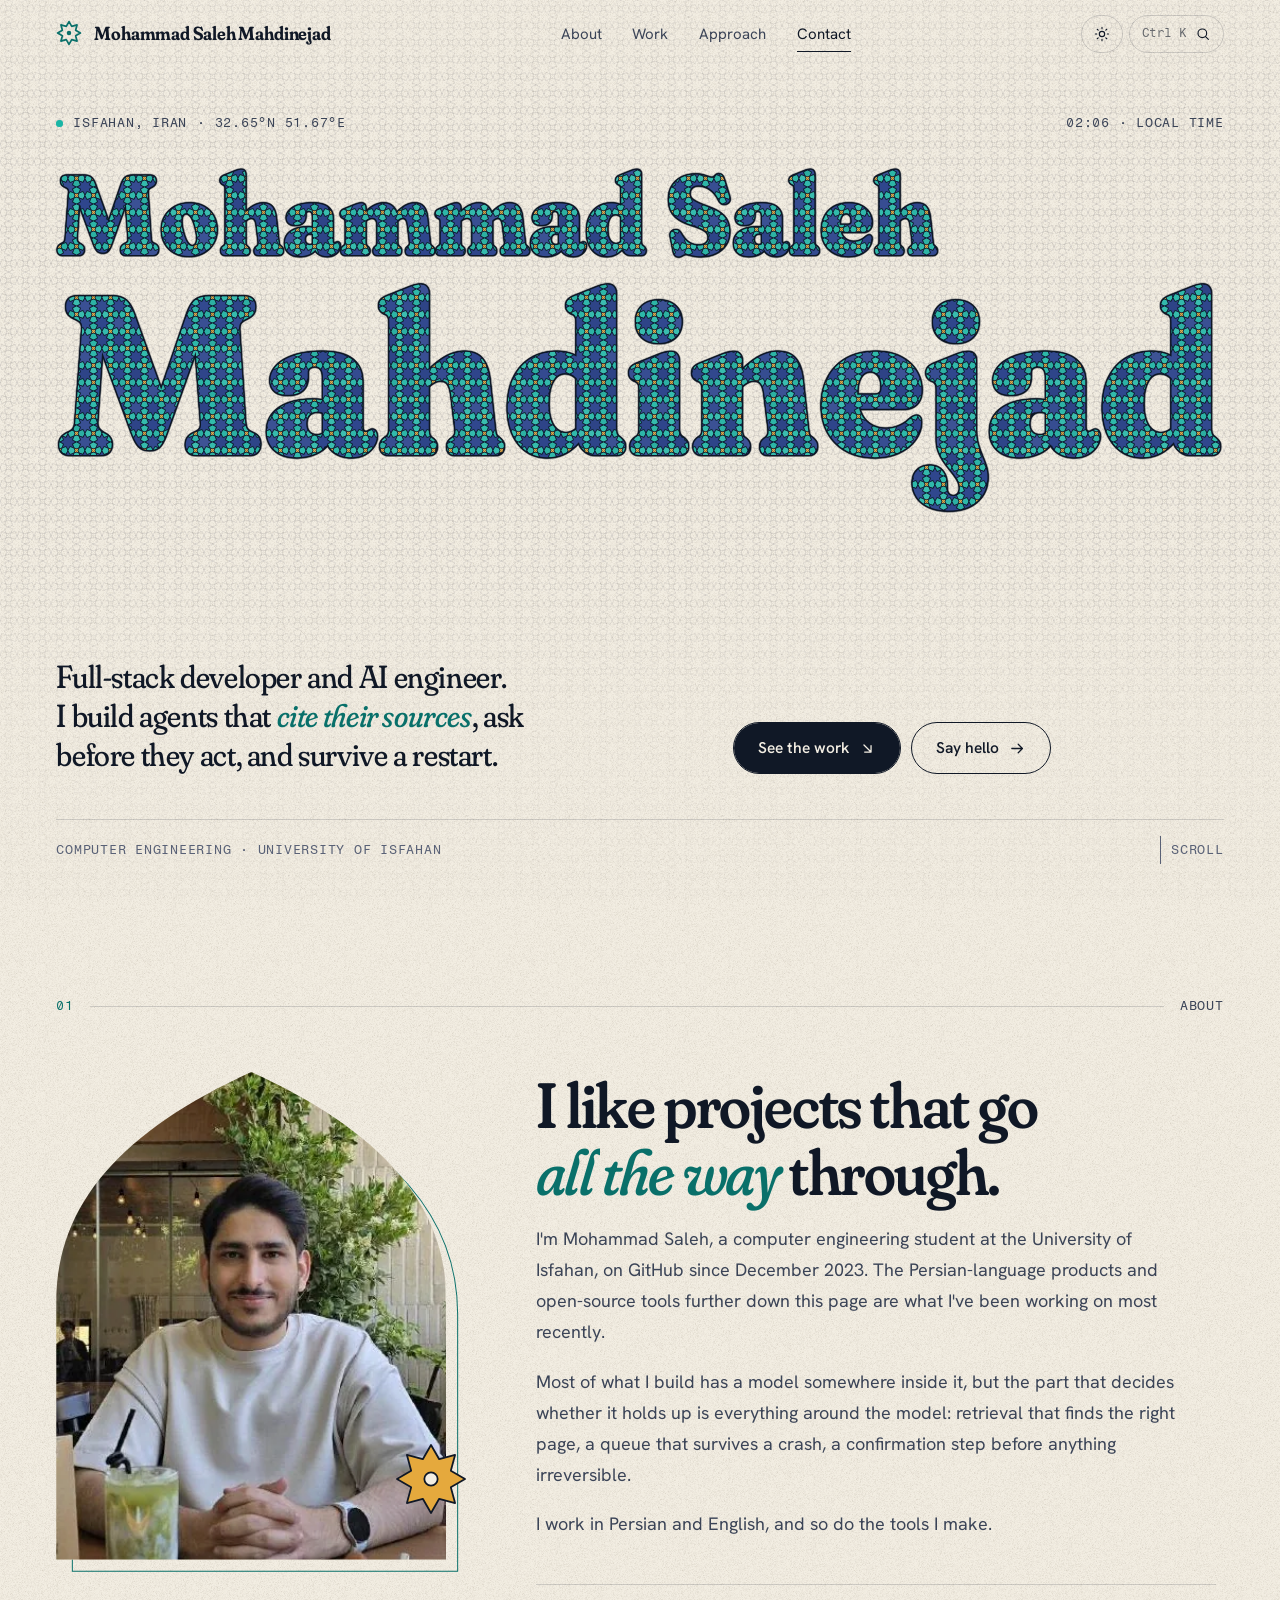
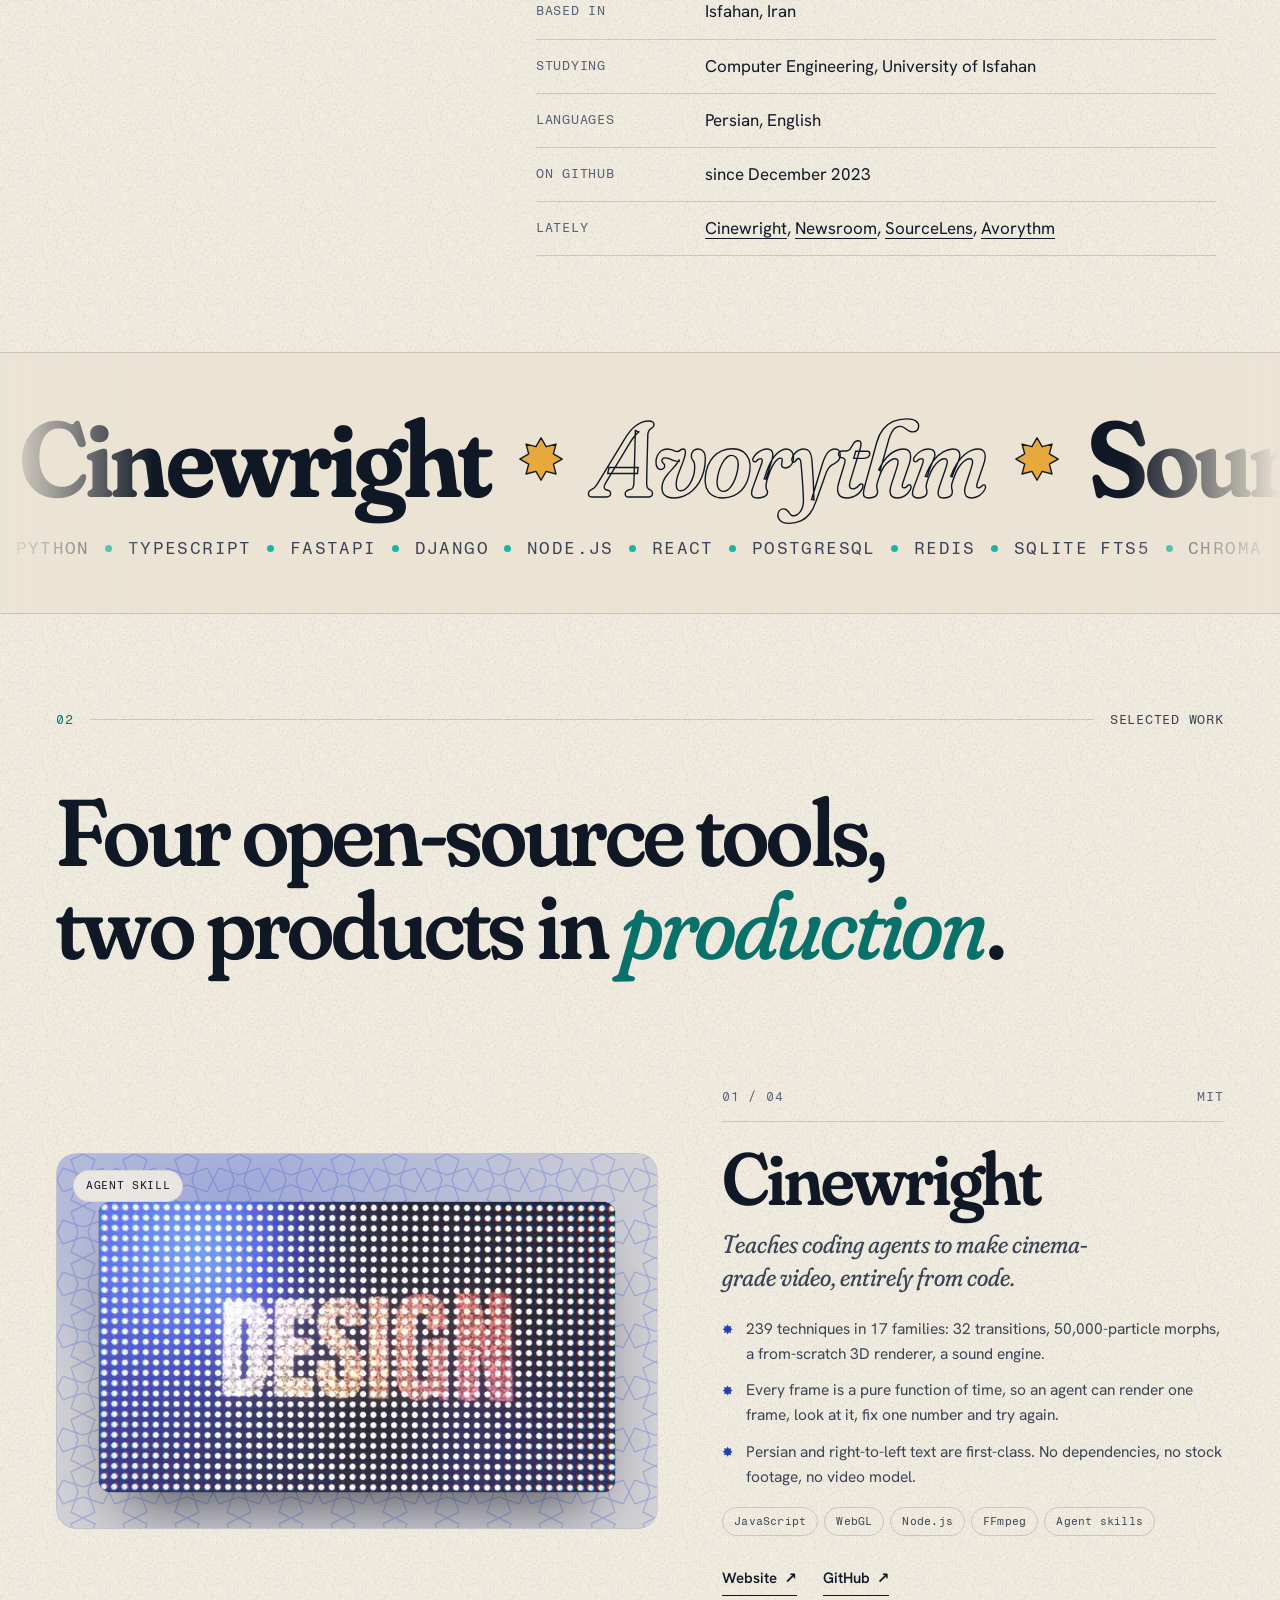
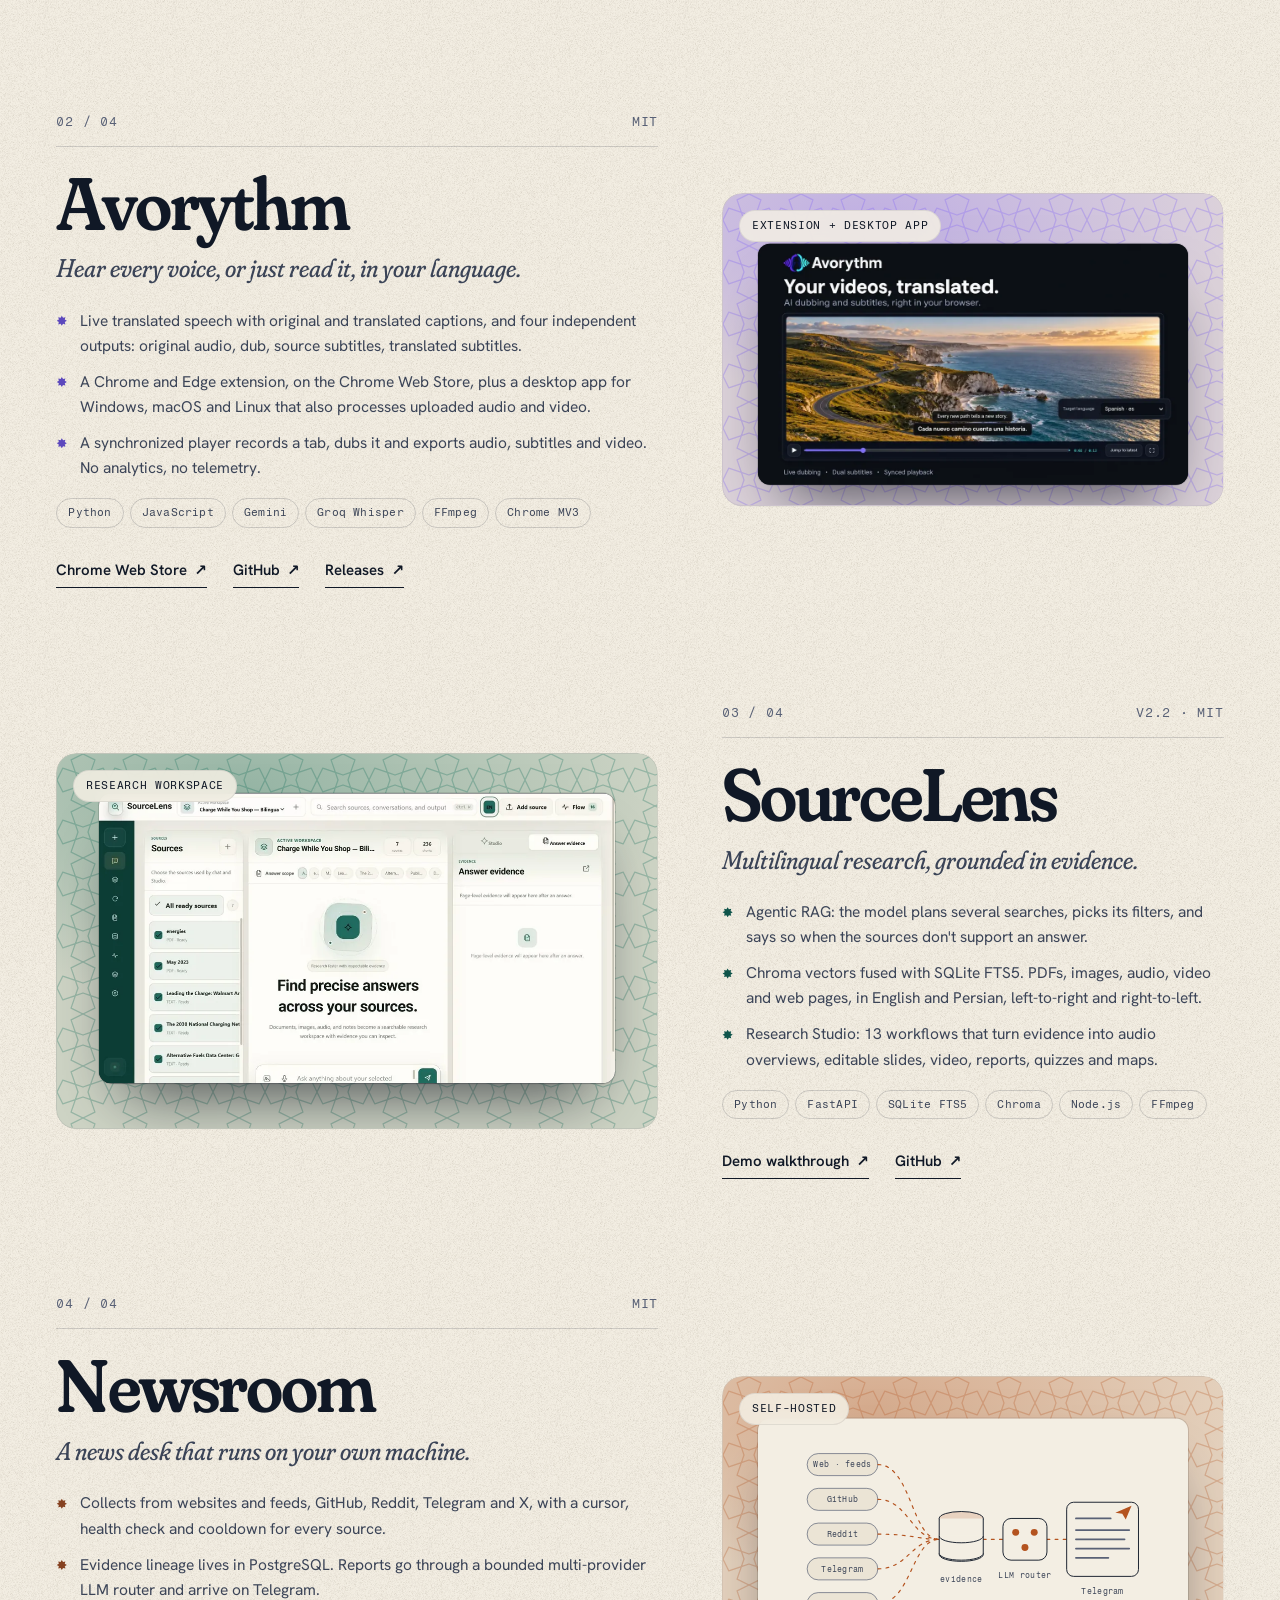
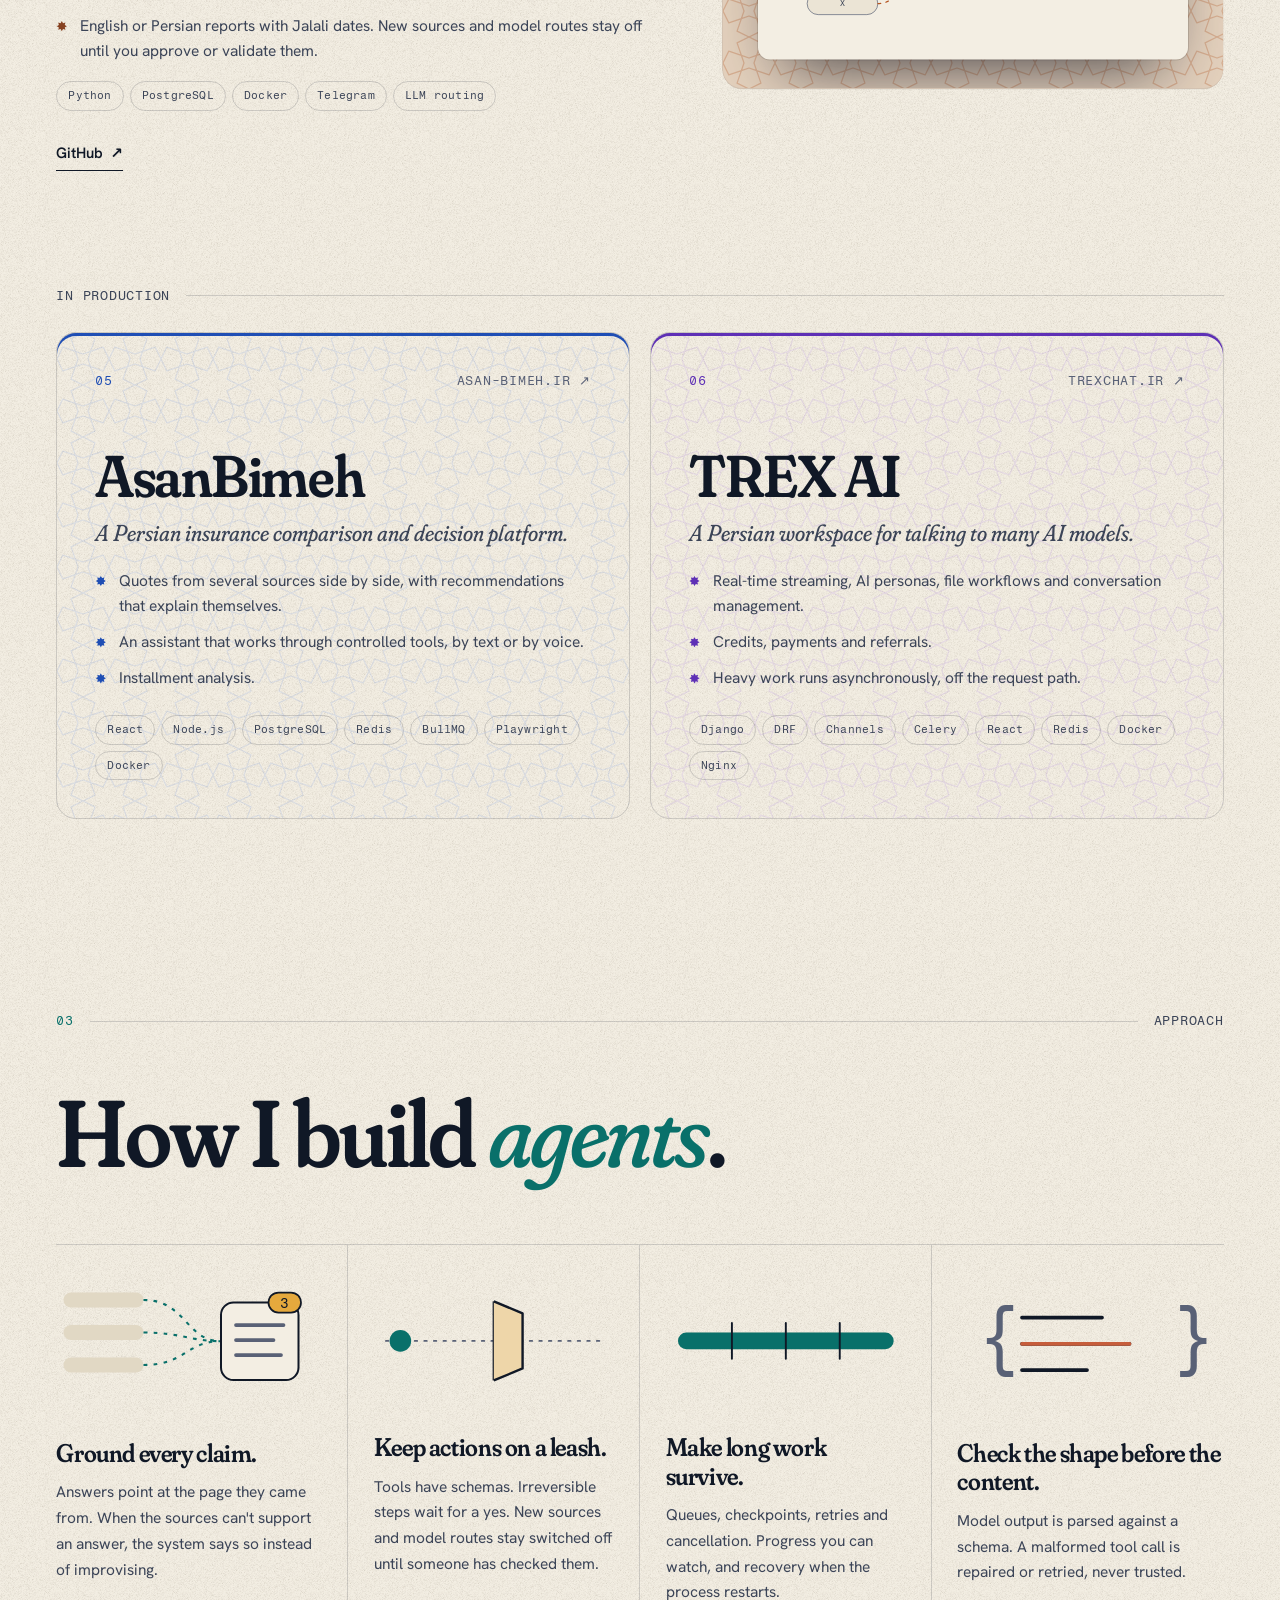
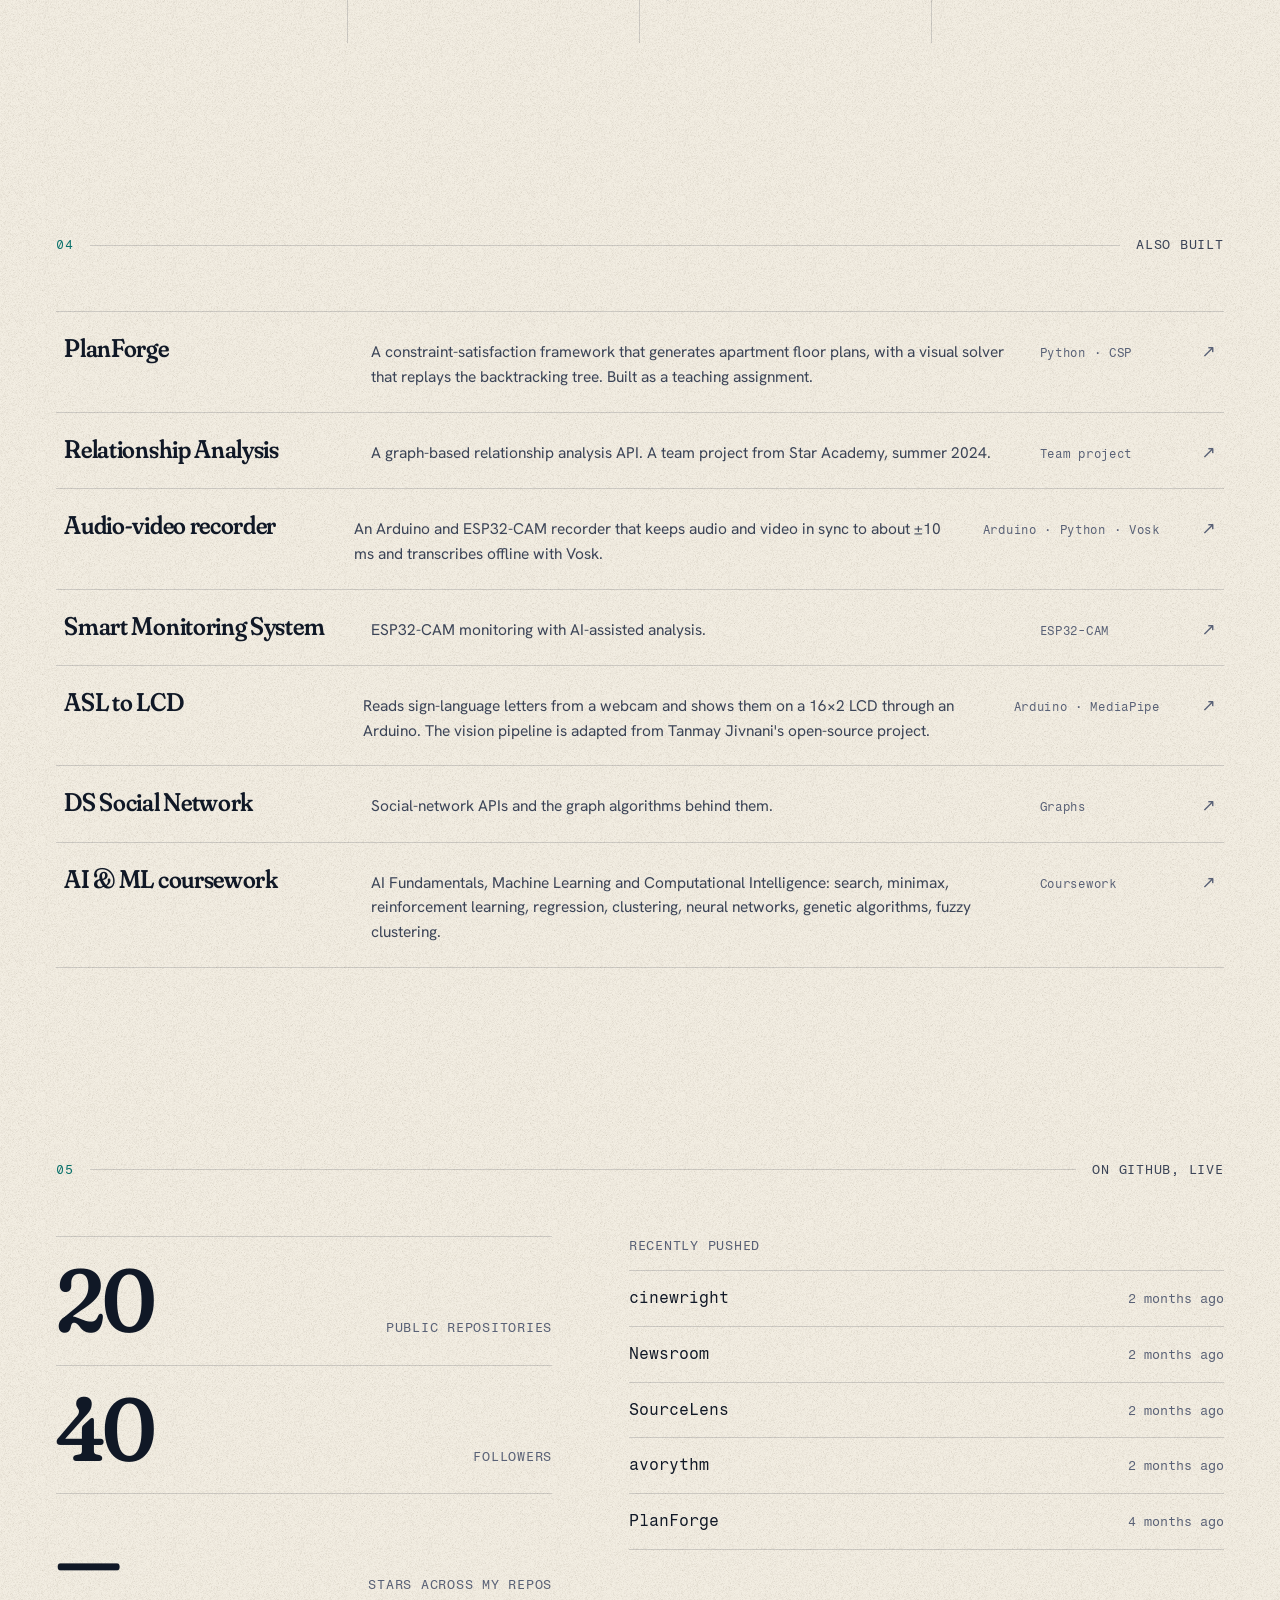
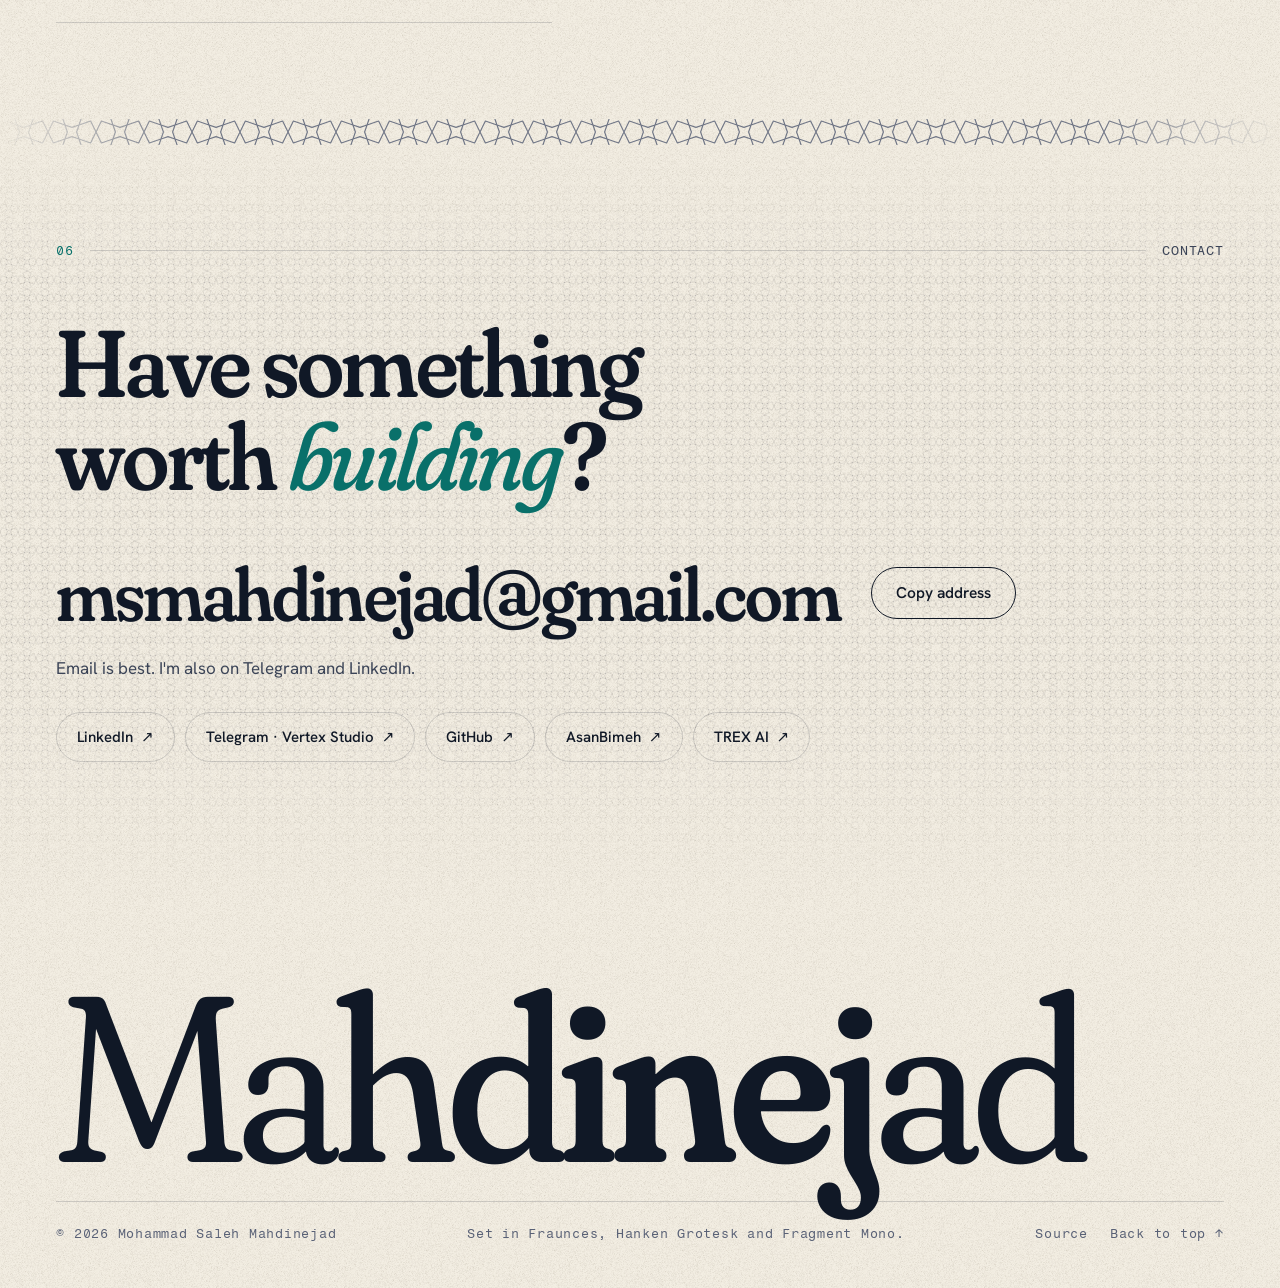
==== commit a8718fb3: "Make the site lighter and calmer on slow devices - Hero: two canvases instead of four, only the chan" ====
--- a/docs/index.html
+++ b/docs/index.html
@@ -13,7 +13,7 @@
 <meta property="og:type" content="website">
 <meta property="og:title" content="Mohammad Saleh Mahdinejad — developer in Isfahan">
 <meta property="og:description" content="Full-stack developer and AI engineer. I build agents that cite their sources, ask before they act, and survive a restart.">
-<meta property="og:image" content="https://msmahdinejad.github.io/msmahdinejad/assets/img/og.png">
+<meta property="og:image" content="https://msmahdinejad.github.io/msmahdinejad/assets/img/og.jpg">
 <meta property="og:url" content="https://msmahdinejad.github.io/msmahdinejad/">
 <meta name="twitter:card" content="summary_large_image">
 <script>
@@ -22,9 +22,17 @@
   try { theme = localStorage.getItem('theme'); } catch (e) {}
   if (!theme) theme = window.matchMedia && matchMedia('(prefers-color-scheme: dark)').matches ? 'dark' : 'light';
   d.dataset.theme = theme; d.classList.add('js');
+  var c = navigator.connection, mem = navigator.deviceMemory, cores = navigator.hardwareConcurrency;
+  if ((c && c.saveData) || (mem && mem <= 2) || (cores && cores <= 2)) d.classList.add('lite');
 })();
 </script>
 <link rel="preload" href="assets/fonts/fraunces-hero.woff2" as="font" type="font/woff2" crossorigin>
+<link rel="preload" href="assets/fonts/fraunces.woff2" as="font" type="font/woff2" crossorigin>
+<link rel="modulepreload" href="assets/js/main.js">
+<link rel="modulepreload" href="assets/js/hero.js">
+<link rel="modulepreload" href="assets/js/girih.js">
+<link rel="modulepreload" href="assets/js/fx.js">
+<link rel="modulepreload" href="assets/js/wall.js">
 <link rel="stylesheet" href="assets/css/site.css">
 <script type="application/ld+json">
 {"@context":"https://schema.org","@type":"Person","name":"Mohammad Saleh Mahdinejad","url":"https://msmahdinejad.github.io/msmahdinejad/","image":"https://avatars.githubusercontent.com/u/154900233","jobTitle":"Full-stack developer and AI engineer","email":"mailto:msmahdinejad@gmail.com","address":{"@type":"PostalAddress","addressLocality":"Isfahan","addressCountry":"IR"},"affiliation":{"@type":"CollegeOrUniversity","name":"University of Isfahan"},"sameAs":["https://github.com/msmahdinejad","https://www.linkedin.com/in/msmahdinejad/","https://t.me/vertex_studi0"]}
--- a/docs/assets/css/site.css
+++ b/docs/assets/css/site.css
@@ -124,8 +124,9 @@
 .hero__in { position: relative; min-height: 100svh; display: flex; flex-direction: column; padding-block: calc(var(--bar) + clamp(22px, 5vh, 54px)) clamp(22px, 4vh, 40px); }
 .hero__meta { display: flex; justify-content: space-between; gap: 16px; color: var(--ink-2); }
 .hero__place { display: inline-flex; align-items: center; gap: 10px; }
-.dot { width: 7px; height: 7px; border-radius: 50%; background: var(--turq); box-shadow: 0 0 0 0 color-mix(in srgb, var(--turq) 60%, transparent); animation: ping 2.8s var(--ease) infinite; }
-@keyframes ping { 0% { box-shadow: 0 0 0 0 color-mix(in srgb, var(--turq) 55%, transparent); } 70%, 100% { box-shadow: 0 0 0 9px transparent; } }
+.dot { position: relative; width: 7px; height: 7px; border-radius: 50%; background: var(--turq); }
+.dot::after { content: ""; position: absolute; inset: 0; border-radius: 50%; background: var(--turq); opacity: 0.5; animation: ping 2.8s var(--ease) infinite; }
+@keyframes ping { 0% { transform: scale(1); opacity: 0.5; } 70%, 100% { transform: scale(3.4); opacity: 0; } }
 .hero__name {
   margin-block: clamp(14px, 3vh, 34px) clamp(14px, 3vh, 30px);
   font-family: "FrauncesHero", var(--display); font-weight: 800; font-size: clamp(60px, 14vw, 230px); line-height: 0.9; letter-spacing: -0.02em;
@@ -175,7 +176,7 @@
   .cue { display: none; }
   .brand { font-size: 17px; gap: 10px; }
 }
-@media (prefers-reduced-motion: reduce) { * { animation-duration: 0.001ms !important; animation-iteration-count: 1 !important; transition-duration: 0.001ms !important; } html { scroll-behavior: auto; } }
+@media (prefers-reduced-motion: reduce) { *, *::before, *::after { animation-duration: 0.001ms !important; animation-iteration-count: 1 !important; transition-duration: 0.001ms !important; } html { scroll-behavior: auto; } }
 
 /* ------------------------------------------------------------------ reveal */
 html.js [data-reveal] { opacity: 0; transform: translateY(26px); transition: opacity 0.9s var(--ease) var(--d, 0s), transform 0.9s var(--ease) var(--d, 0s); }
@@ -212,7 +213,7 @@
 .portrait__img { position: absolute; inset: 0; clip-path: url(#arch); background: var(--paper-3); }
 .portrait__img img { width: 100%; height: 100%; object-fit: cover; object-position: 50% 24%; filter: saturate(0.94) contrast(1.02); transition: transform 1.2s var(--ease); }
 .portrait:hover .portrait__img img { transform: scale(1.04); }
-.portrait__star { position: absolute; width: 74px; inset-inline-end: -22px; bottom: 44px; animation: spin 48s linear infinite; filter: drop-shadow(0 6px 10px rgba(0, 0, 0, 0.18)); }
+.portrait__star { position: absolute; width: 74px; inset-inline-end: -22px; bottom: 44px; animation: spin 48s linear infinite; will-change: transform; }
 @keyframes spin { to { transform: rotate(360deg); } }
 @media (max-width: 520px) { .portrait__star { inset-inline-end: 6px; width: 62px; } }
 .prose p { font-size: 18px; line-height: 1.72; color: var(--ink-2); max-width: 36em; margin-block-start: 1.05em; }
@@ -461,7 +462,7 @@
 html:not(.js) .display .wi { transform: none; }
 
 /* ------------------------------------------------------------------ hero on scroll */
-.hero__inlay, .hero__boost { translate: 0 calc(var(--hs, 0) * 0.22px); }
+.hero__inlay { translate: 0 calc(var(--hs, 0) * 0.22px); }
 .hero__row { will-change: opacity; }
 
 /* ------------------------------------------------------------------ the band */
@@ -470,7 +471,9 @@
 .band::before { left: 0; background: linear-gradient(90deg, var(--paper-2), transparent); }
 .band::after { right: 0; background: linear-gradient(-90deg, var(--paper-2), transparent); }
 .band__row { overflow: visible; white-space: nowrap; }
-.band__track { display: inline-flex; align-items: center; will-change: transform; }
+.band__track { display: inline-flex; align-items: center; will-change: transform; animation: marquee 70s linear infinite; }
+.band__row--stack .band__track { animation-duration: 55s; animation-direction: reverse; }
+@keyframes marquee { to { transform: translate3d(-50%, 0, 0); } }
 .band__item { font-family: var(--display); font-weight: 640; font-size: clamp(46px, 8.4vw, 132px); line-height: 1.02; letter-spacing: -0.03em; padding-inline: 0.18em; font-variation-settings: "opsz" 144; }
 .band__item.is-outline { color: transparent; -webkit-text-stroke: 1.4px var(--ink); font-style: italic; font-weight: 520; }
 .band__star { width: clamp(28px, 3.6vw, 54px); height: auto; flex: none; margin-inline: 0.5em; fill: var(--saffron); stroke: var(--ink); stroke-width: 3; stroke-linejoin: round; animation: spin 18s linear infinite; }
@@ -505,3 +508,23 @@
 .mark span { display: inline-block; }
 .foot__in { padding-top: 22px; border-top: 1px solid var(--line); }
 @media (prefers-reduced-motion: reduce) { .work .work__media, .work.in .work__media { clip-path: none; } .display .wi { transform: none !important; } .band__star { animation: none; } }
+
+/* ------------------------------------------------------------------ keeping it light */
+/* animations stop while their section is off screen (main.js toggles .is-off) */
+.is-off, .is-off * { animation-play-state: paused !important; }
+/* small or save-data devices: no blur behind the bar, no looping art */
+html.lite .bar.is-solid { backdrop-filter: none; background: var(--paper); }
+html.lite .band__track, html.lite .art *, html.lite .flow *, html.lite .portrait__star, html.lite .band__star { animation: none !important; }
+
+/* older browsers */
+@supports not (color: color-mix(in srgb, red 50%, blue)) {
+  .work, .site { --ct: var(--c); }
+  .bar.is-solid, .work__chip { background: var(--paper); }
+  .work__media { background: var(--paper-2); }
+  .a-door { fill: var(--saffron); }
+}
+@supports not (overflow: clip) {
+  html, body { overflow-x: hidden; }
+  .band, .hero, .foot__mark, .contact { overflow: hidden; }
+}
+@media (prefers-reduced-motion: reduce) { .band__track { animation: none; } }
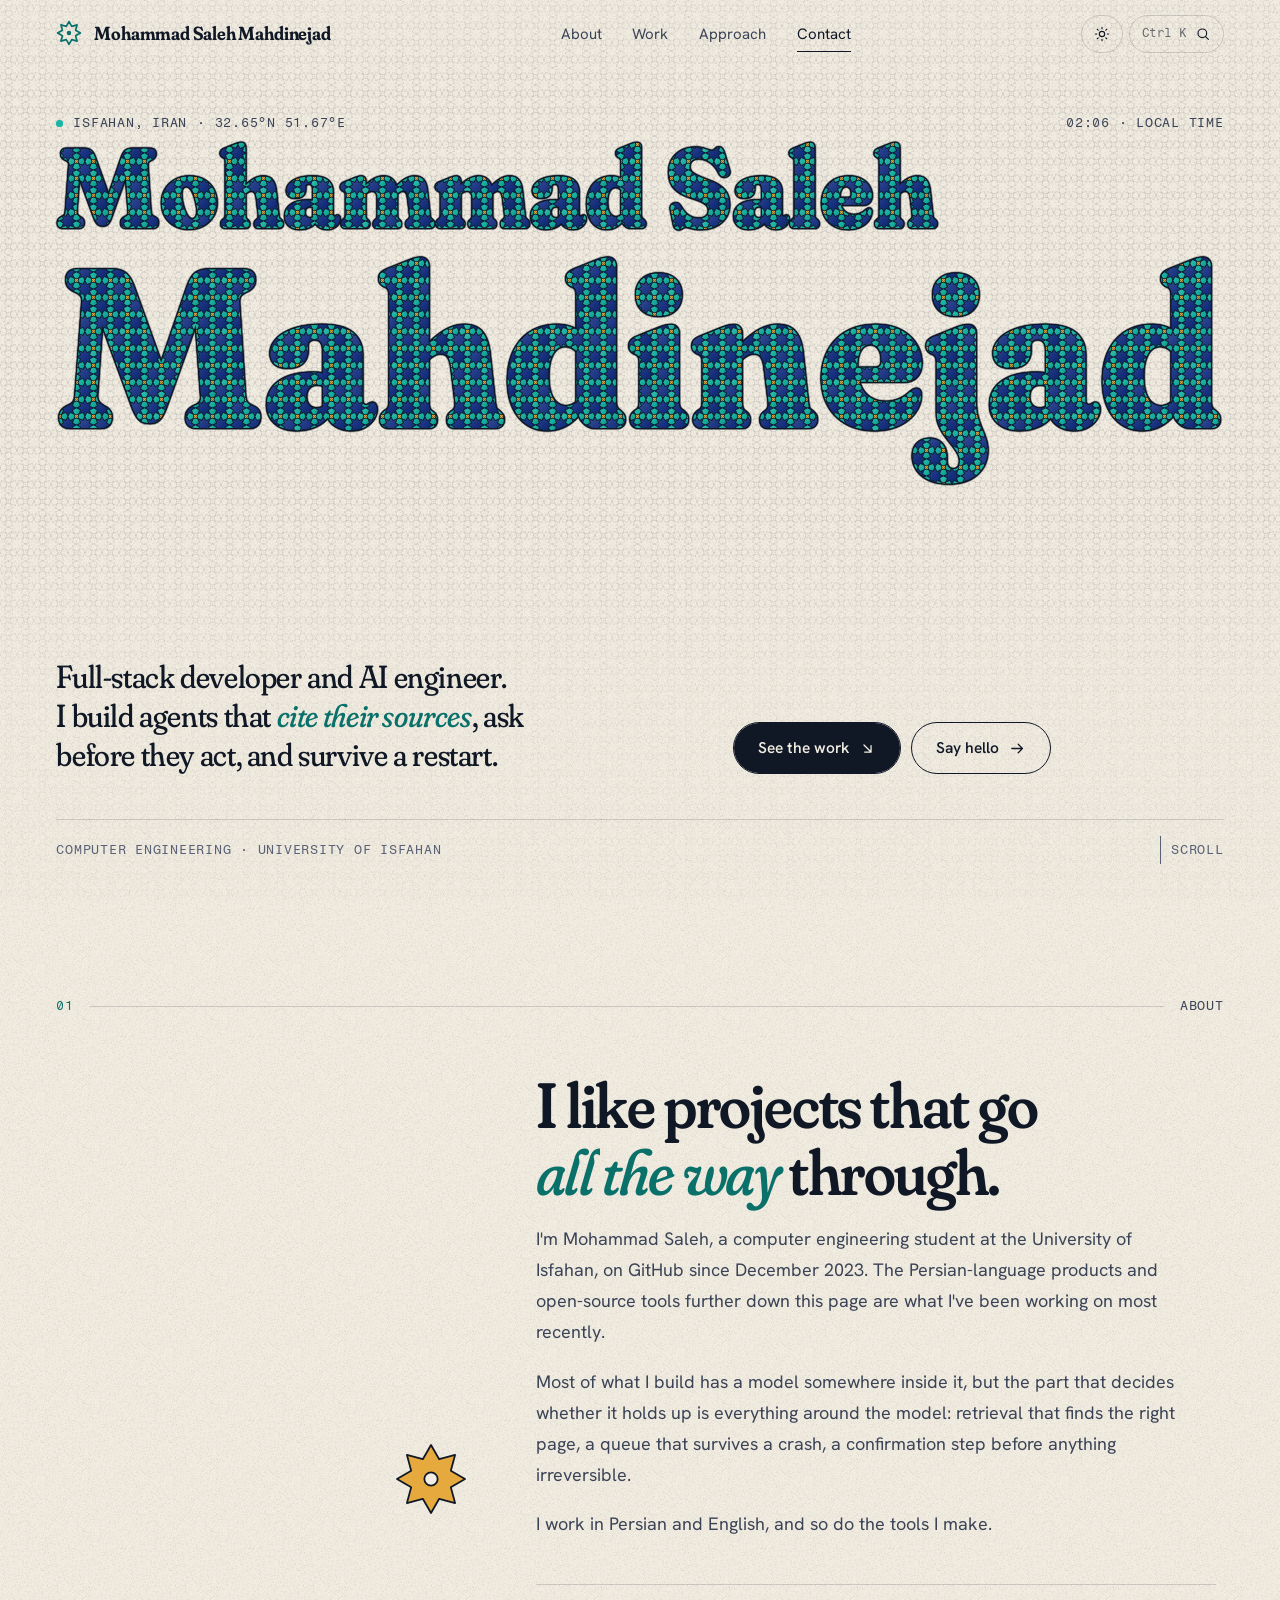
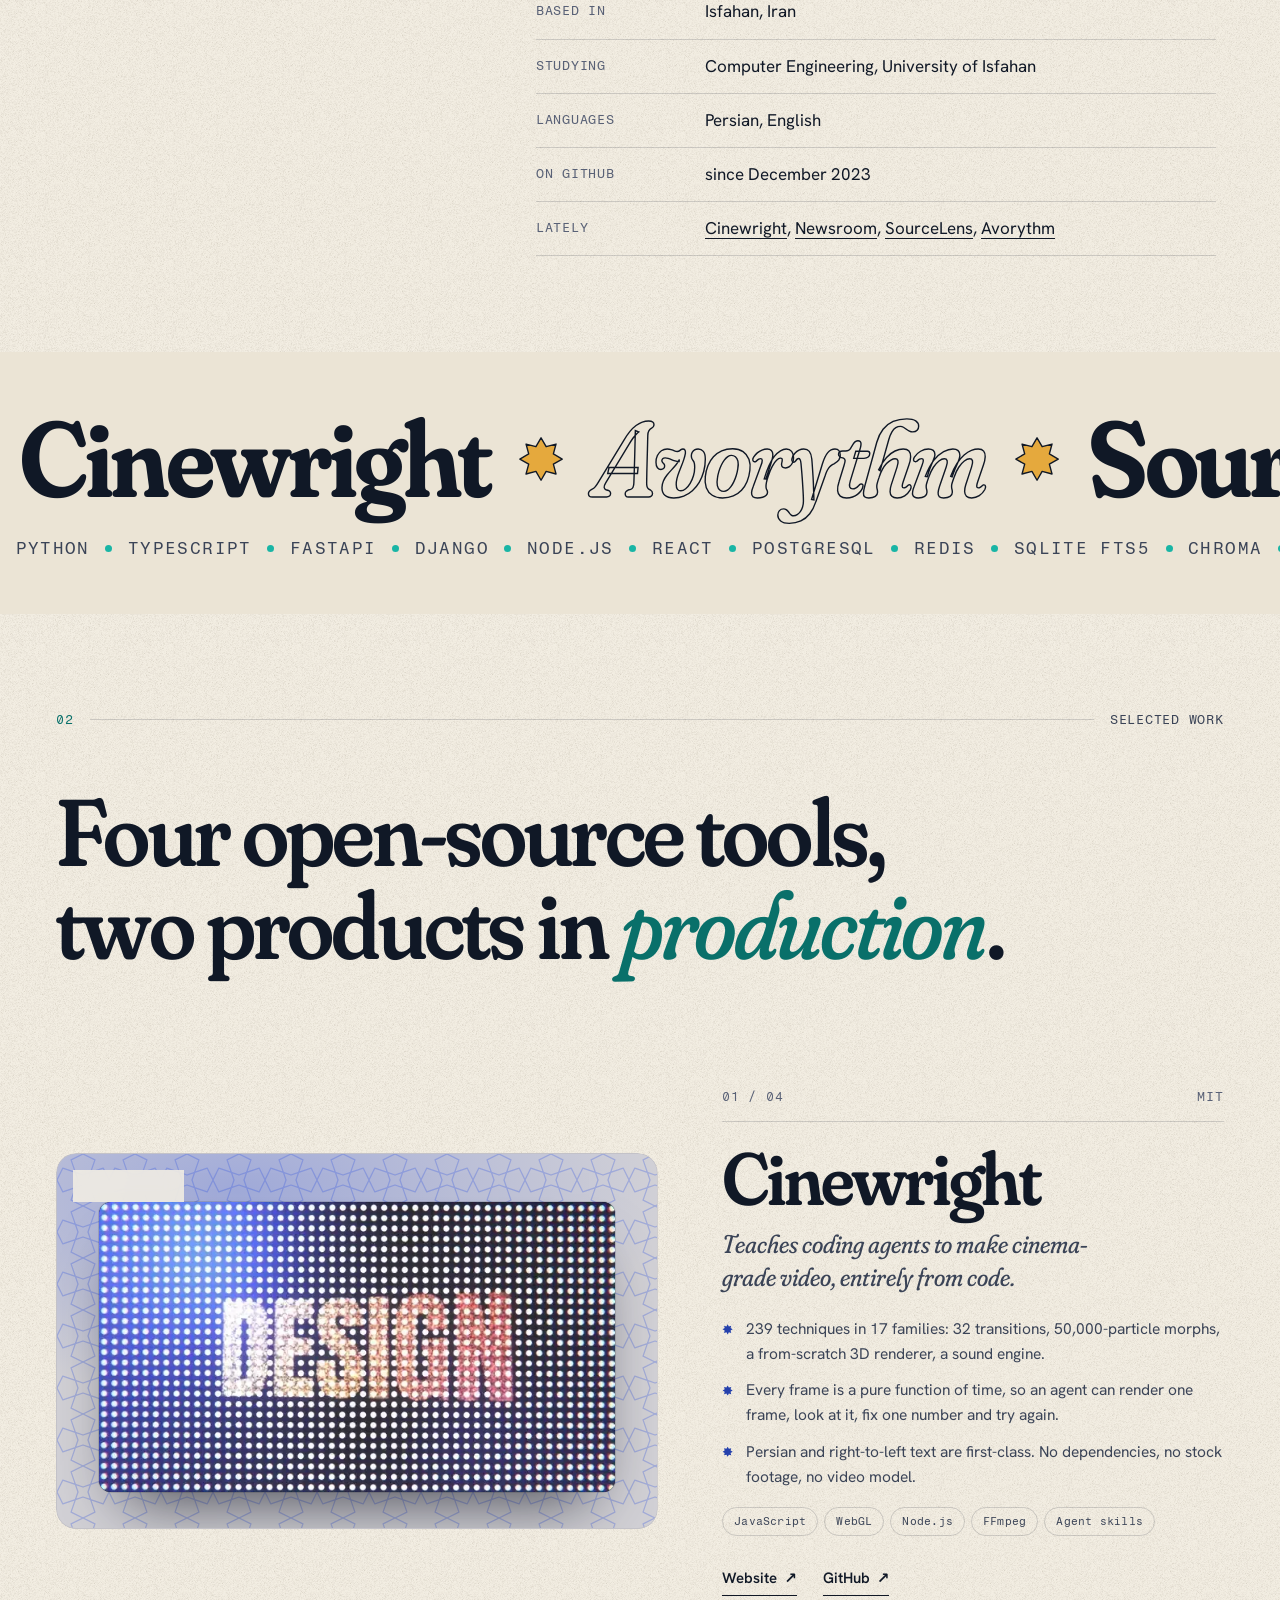
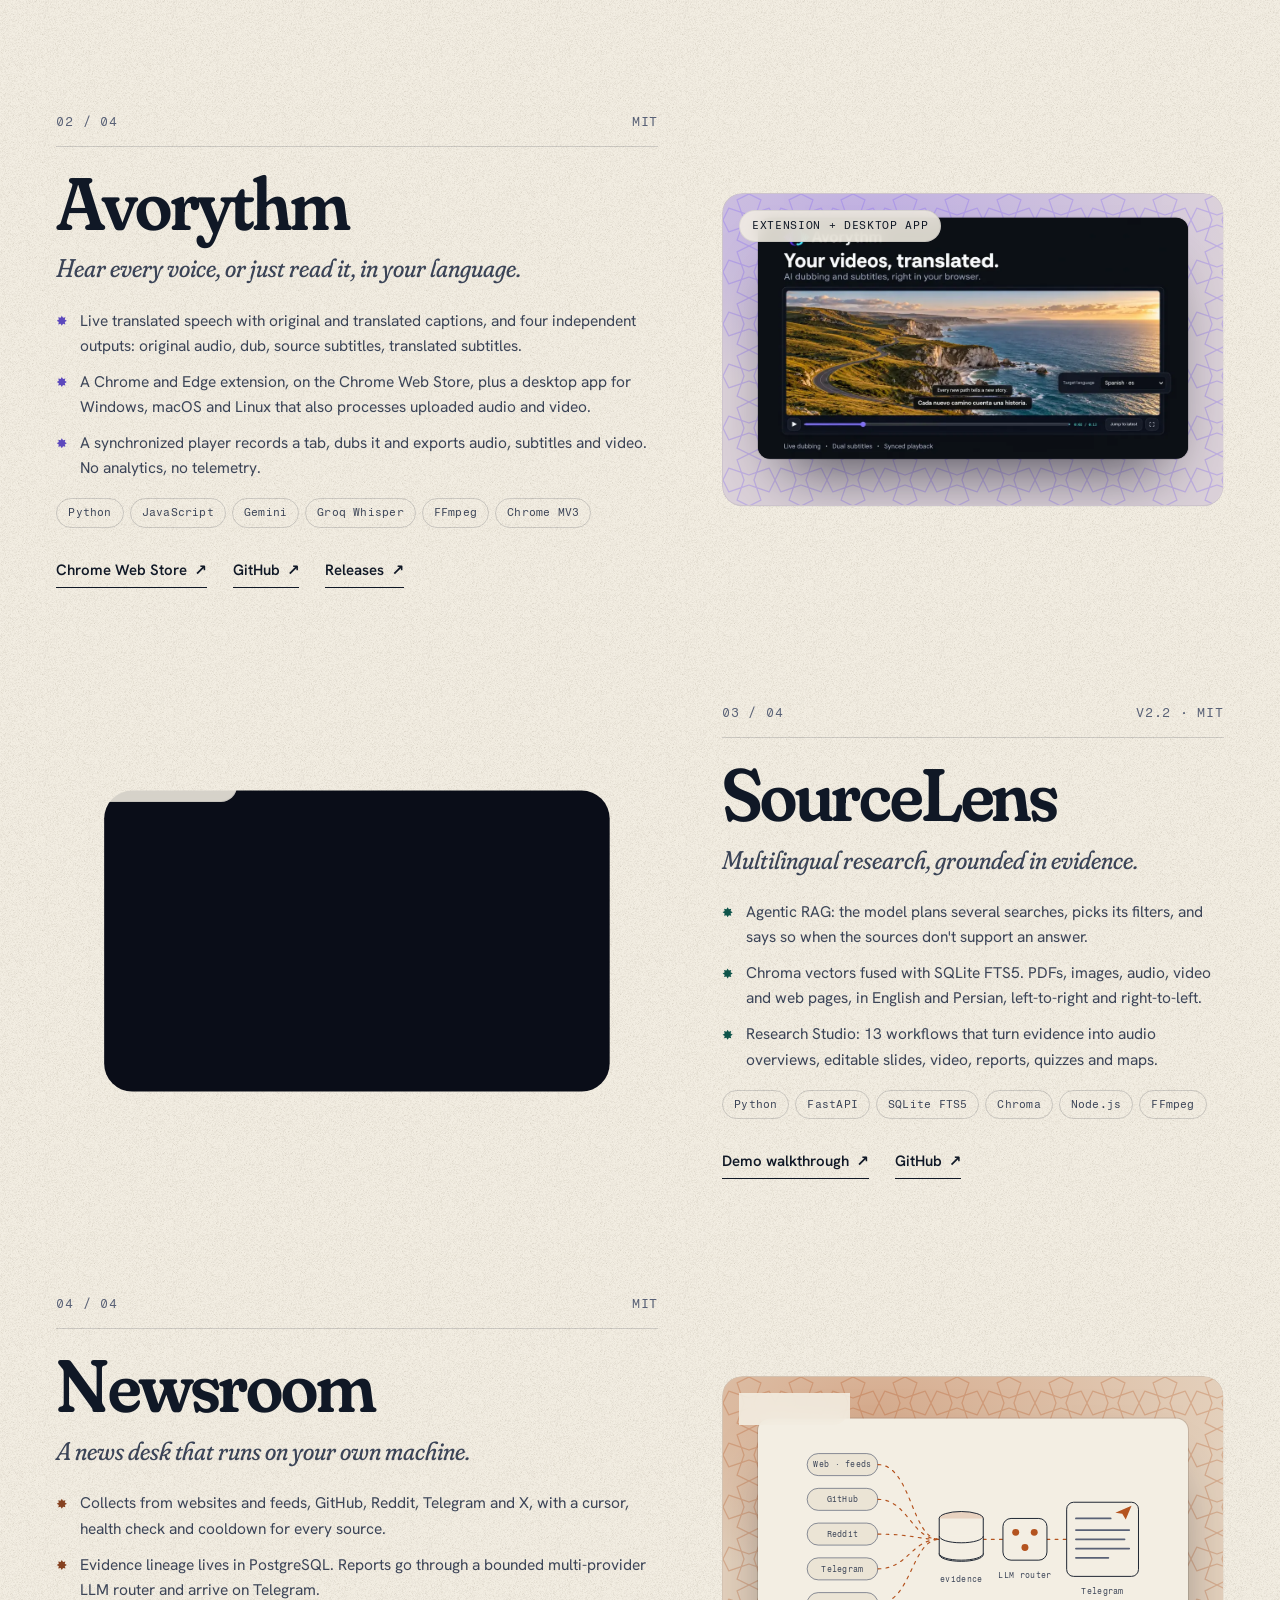
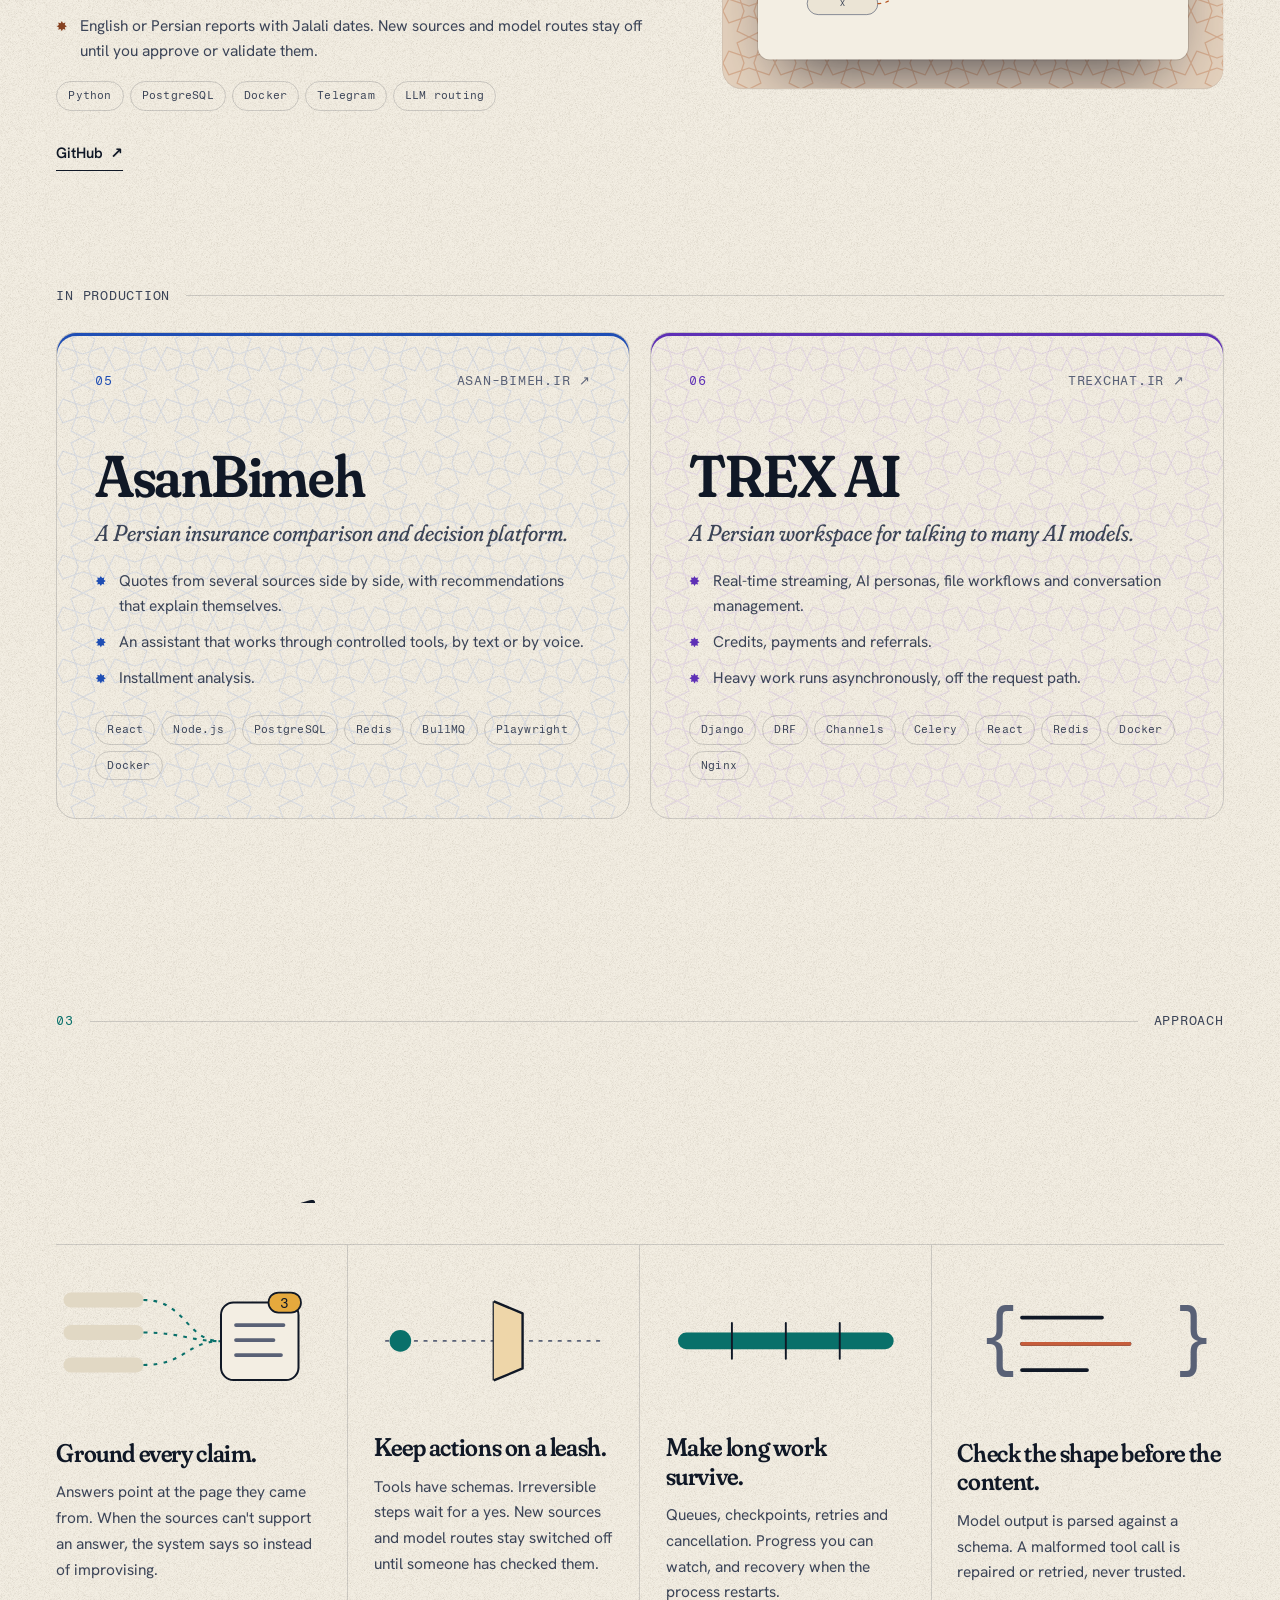
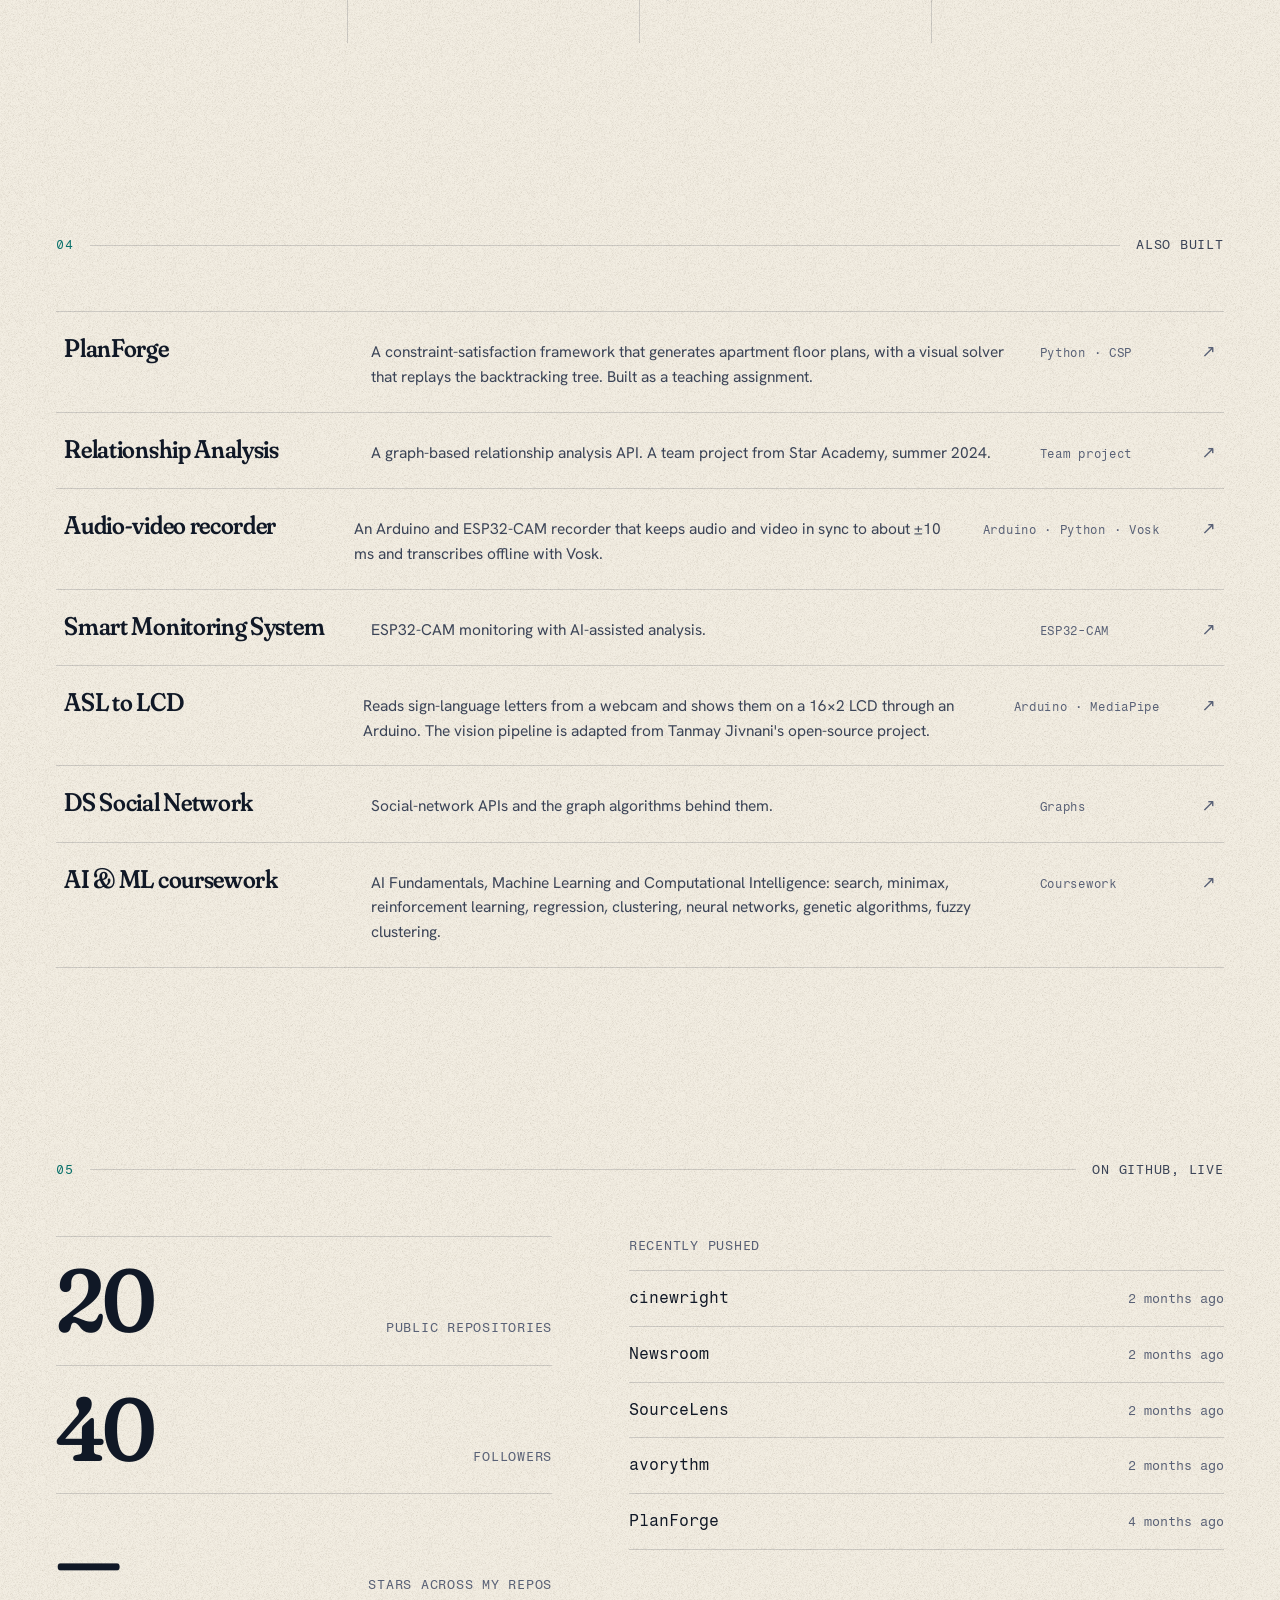
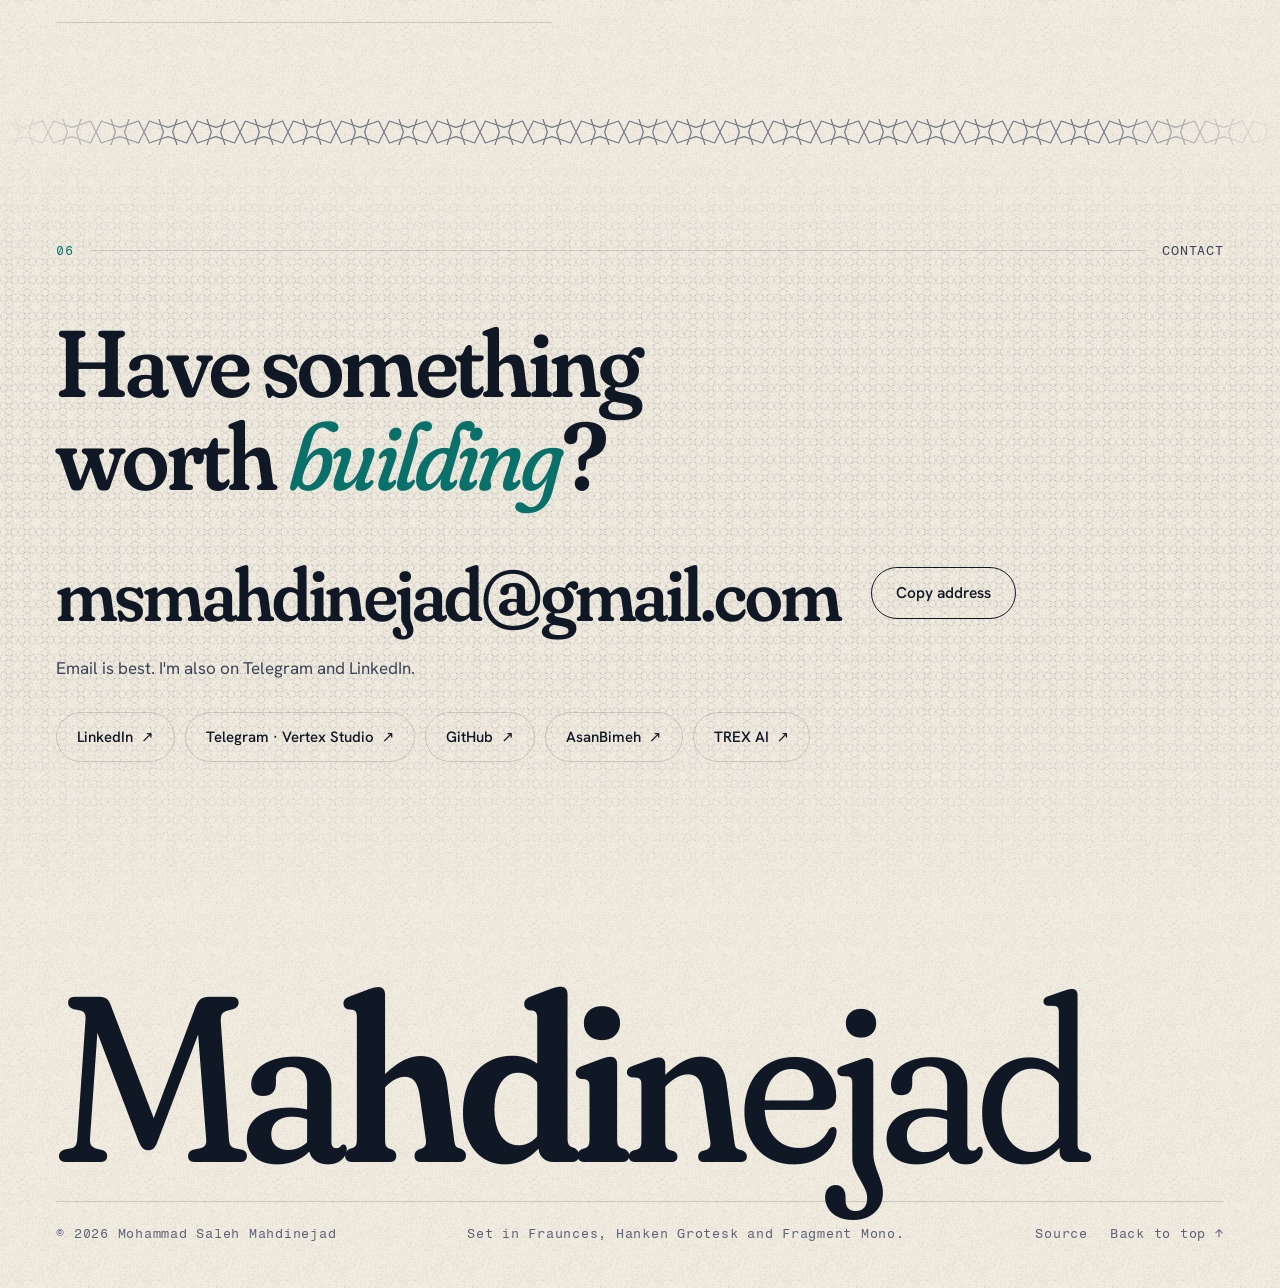
==== commit 67fa788f: "Smooth out the hero on the profile and the site Profile: the banner is now a recorded WebP loop inst" ====
--- a/docs/index.html
+++ b/docs/index.html
@@ -65,7 +65,7 @@
 <main id="main">
 <!-- ================================================================= hero -->
 <section class="hero" data-hero="" id="top">
-<canvas aria-hidden="true" class="hero__wall"></canvas>
+<div aria-hidden="true" class="hero__wall"></div>
 <div class="hero__in wrap">
 <div class="hero__meta mono">
 <span class="hero__place"><i class="dot"></i>Isfahan, Iran<span class="coords"> · 32.65°N 51.67°E</span></span>
--- a/docs/assets/css/site.css
+++ b/docs/assets/css/site.css
@@ -121,6 +121,29 @@
 /* ------------------------------------------------------------------ hero */
 .hero { position: relative; min-height: 100svh; overflow: clip; isolation: isolate; }
 .hero__wall { position: absolute; left: 0; top: 0; z-index: -1; pointer-events: none; }
+/* hero.js stacks these over the wall; every moving part below is a transform or opacity */
+.hero__shine { position: absolute; left: 0; z-index: -1; pointer-events: none; overflow: hidden;
+  -webkit-mask-size: 100% 100%; mask-size: 100% 100%; -webkit-mask-repeat: no-repeat; mask-repeat: no-repeat; }
+.hero__band, .hero__spot { position: absolute; top: 0; left: 0; display: block; will-change: transform; }
+.hero__band { width: 34%; height: 100%; transform: translateX(-110%);
+  background: linear-gradient(105deg, transparent 22%, rgb(214 246 255 / 0.08) 38%, rgb(226 250 255 / 0.4) 50%, rgb(214 246 255 / 0.08) 62%, transparent 78%);
+  animation: hero-band 7.2s cubic-bezier(.45, .05, .3, 1) 1.5s infinite; }
+@keyframes hero-band { 0% { transform: translateX(-110%); } 30%, 100% { transform: translateX(310%); } }
+.hero__spot { width: 360px; height: 360px; margin: -180px 0 0 -180px; opacity: 0; transition: opacity .5s;
+  background: radial-gradient(closest-side, rgb(200 244 255 / 0.36), rgb(200 244 255 / 0.12) 55%, transparent); }
+.hero__shine.has-spot .hero__spot { opacity: 1; transition-duration: .2s; }
+/* the intro: the wall settles in, then the inlay is laid from left to right with the light on its edge */
+.hero.is-intro .hero__lines { animation: hero-fade 1.1s ease-out both; }
+.hero.is-intro .hero__glaze { animation: hero-fade 1.1s ease-out both; }
+.hero.is-intro .hero__inlay {
+  -webkit-mask-image: linear-gradient(90deg, #000 45%, transparent 55%); mask-image: linear-gradient(90deg, #000 45%, transparent 55%);
+  -webkit-mask-size: 300% 100%; mask-size: 300% 100%; -webkit-mask-repeat: no-repeat; mask-repeat: no-repeat;
+  animation: hero-lay 1.7s cubic-bezier(.5, 0, .2, 1) .15s both; }
+.hero.is-intro .hero__band { animation: hero-band-in 1.7s cubic-bezier(.5, 0, .2, 1) .15s both, hero-band 7.2s cubic-bezier(.45, .05, .3, 1) 3.2s infinite; }
+@keyframes hero-fade { from { opacity: 0; } }
+@keyframes hero-lay { from { -webkit-mask-position: 100% 0; mask-position: 100% 0; } to { -webkit-mask-position: 0 0; mask-position: 0 0; } }
+@keyframes hero-band-in { from { transform: translateX(-110%); } to { transform: translateX(310%); } }
+@media (prefers-reduced-motion: reduce) { .hero__band, .hero__spot { display: none; } .hero.is-intro .hero__inlay { -webkit-mask-image: none; mask-image: none; } }
 .hero__in { position: relative; min-height: 100svh; display: flex; flex-direction: column; padding-block: calc(var(--bar) + clamp(22px, 5vh, 54px)) clamp(22px, 4vh, 40px); }
 .hero__meta { display: flex; justify-content: space-between; gap: 16px; color: var(--ink-2); }
 .hero__place { display: inline-flex; align-items: center; gap: 10px; }
@@ -461,9 +484,6 @@
 .display.in .wi { transform: none; }
 html:not(.js) .display .wi { transform: none; }
 
-/* ------------------------------------------------------------------ hero on scroll */
-.hero__inlay { translate: 0 calc(var(--hs, 0) * 0.22px); }
-.hero__row { will-change: opacity; }
 
 /* ------------------------------------------------------------------ the band */
 .band { position: relative; padding-block: clamp(28px, 4vw, 54px); border-block: 1px solid var(--line); overflow: clip; background: var(--paper-2); }
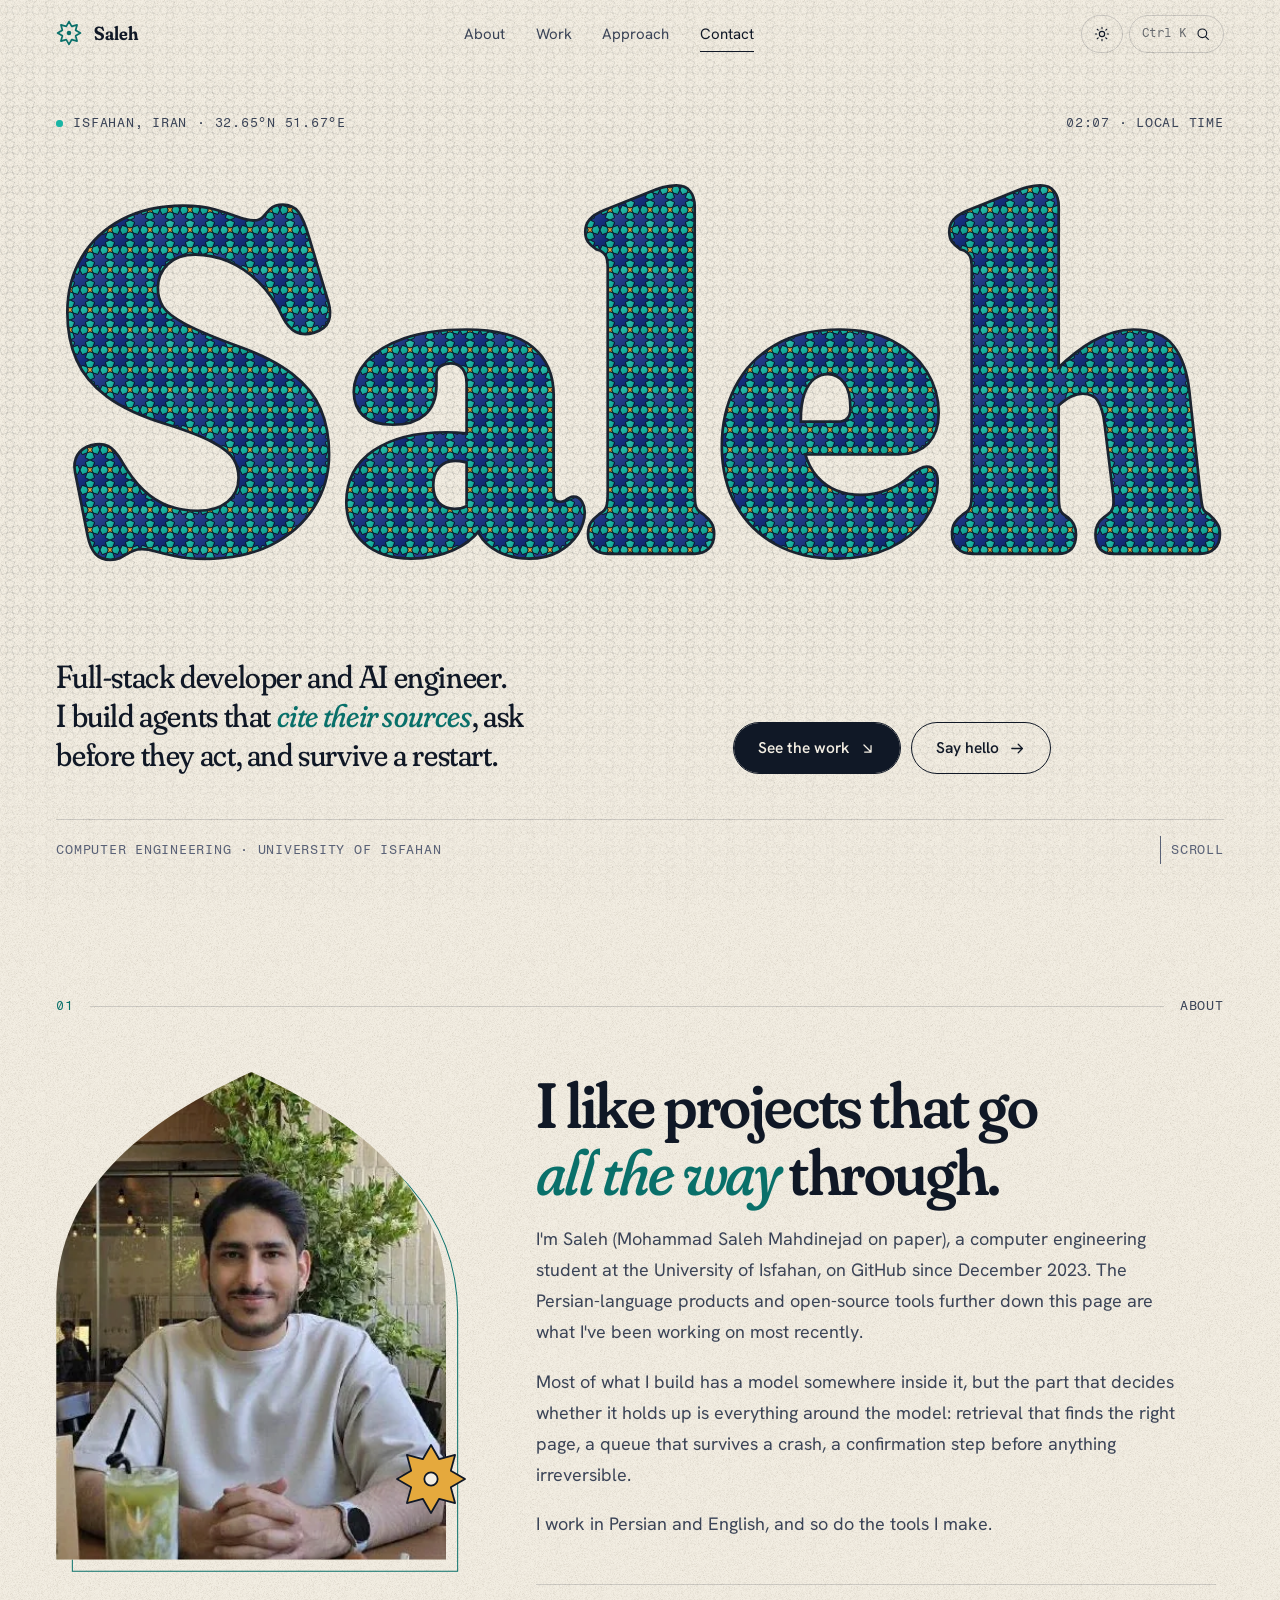
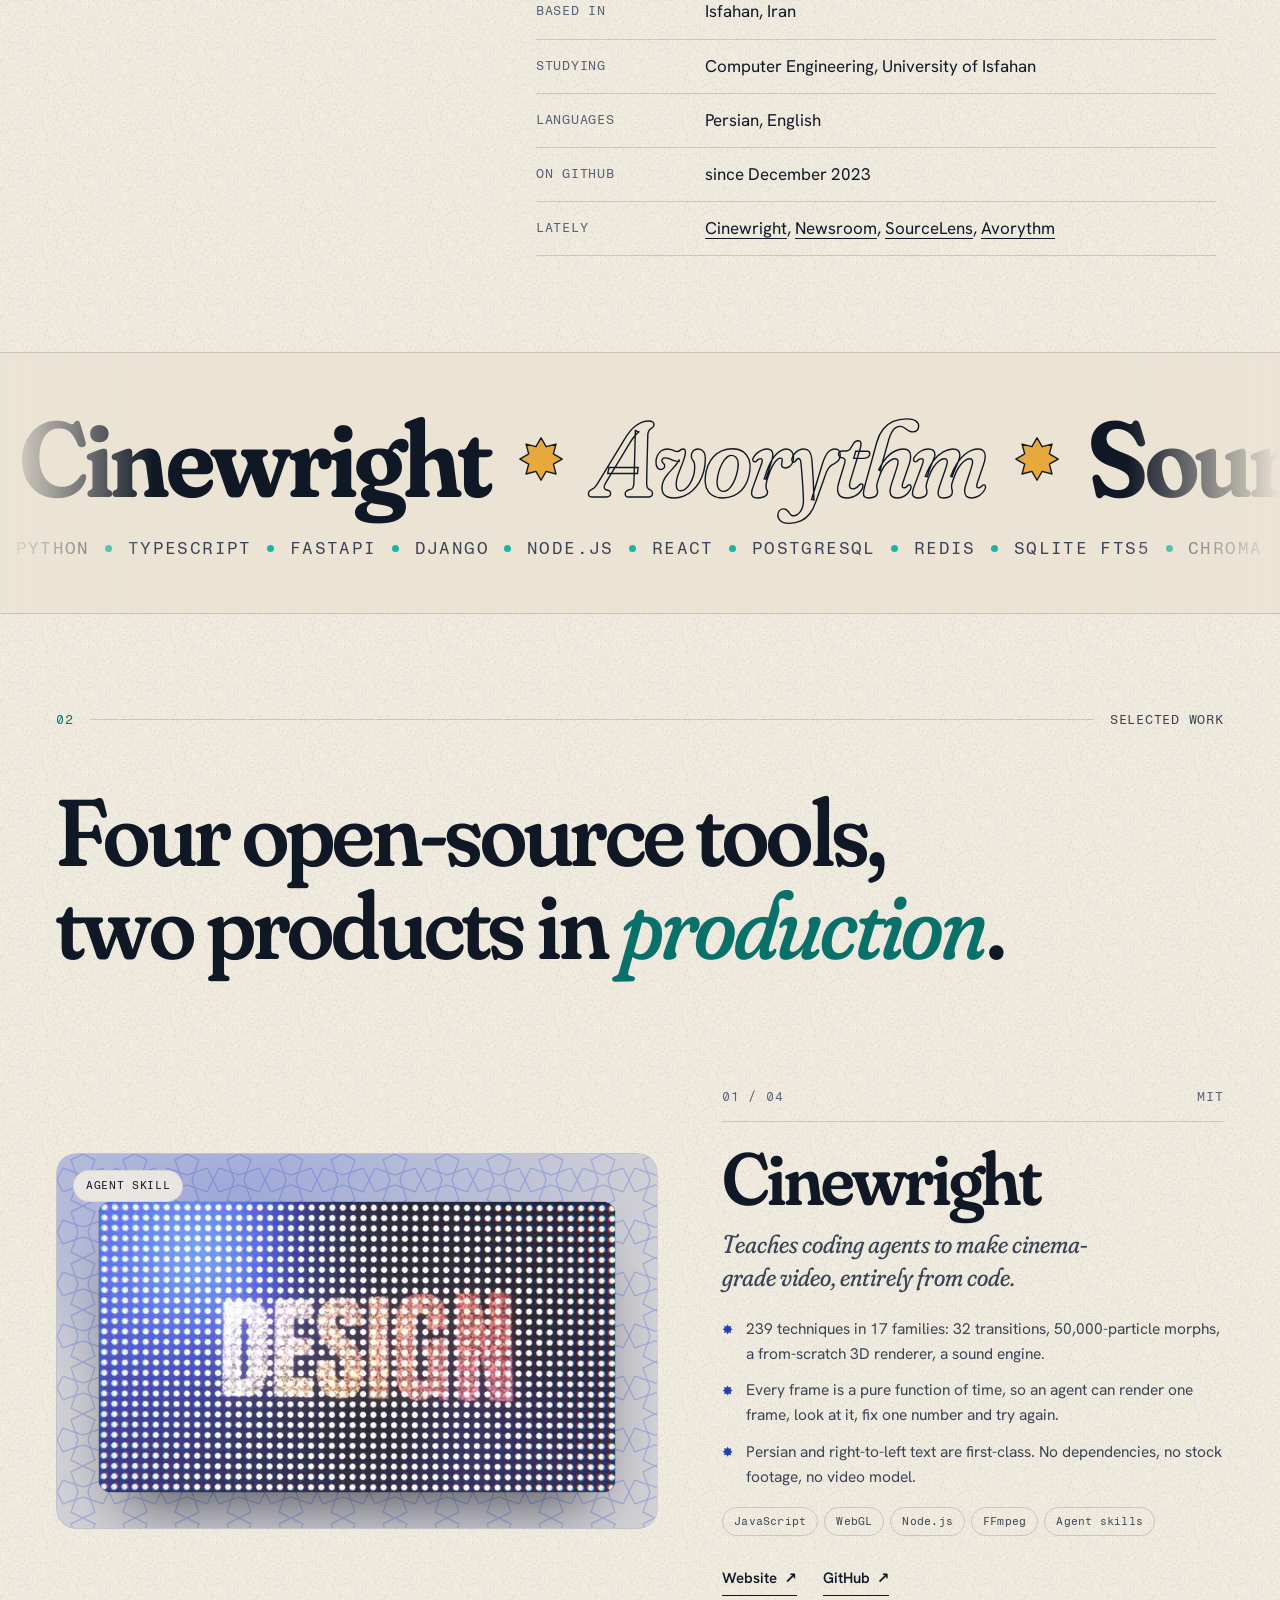
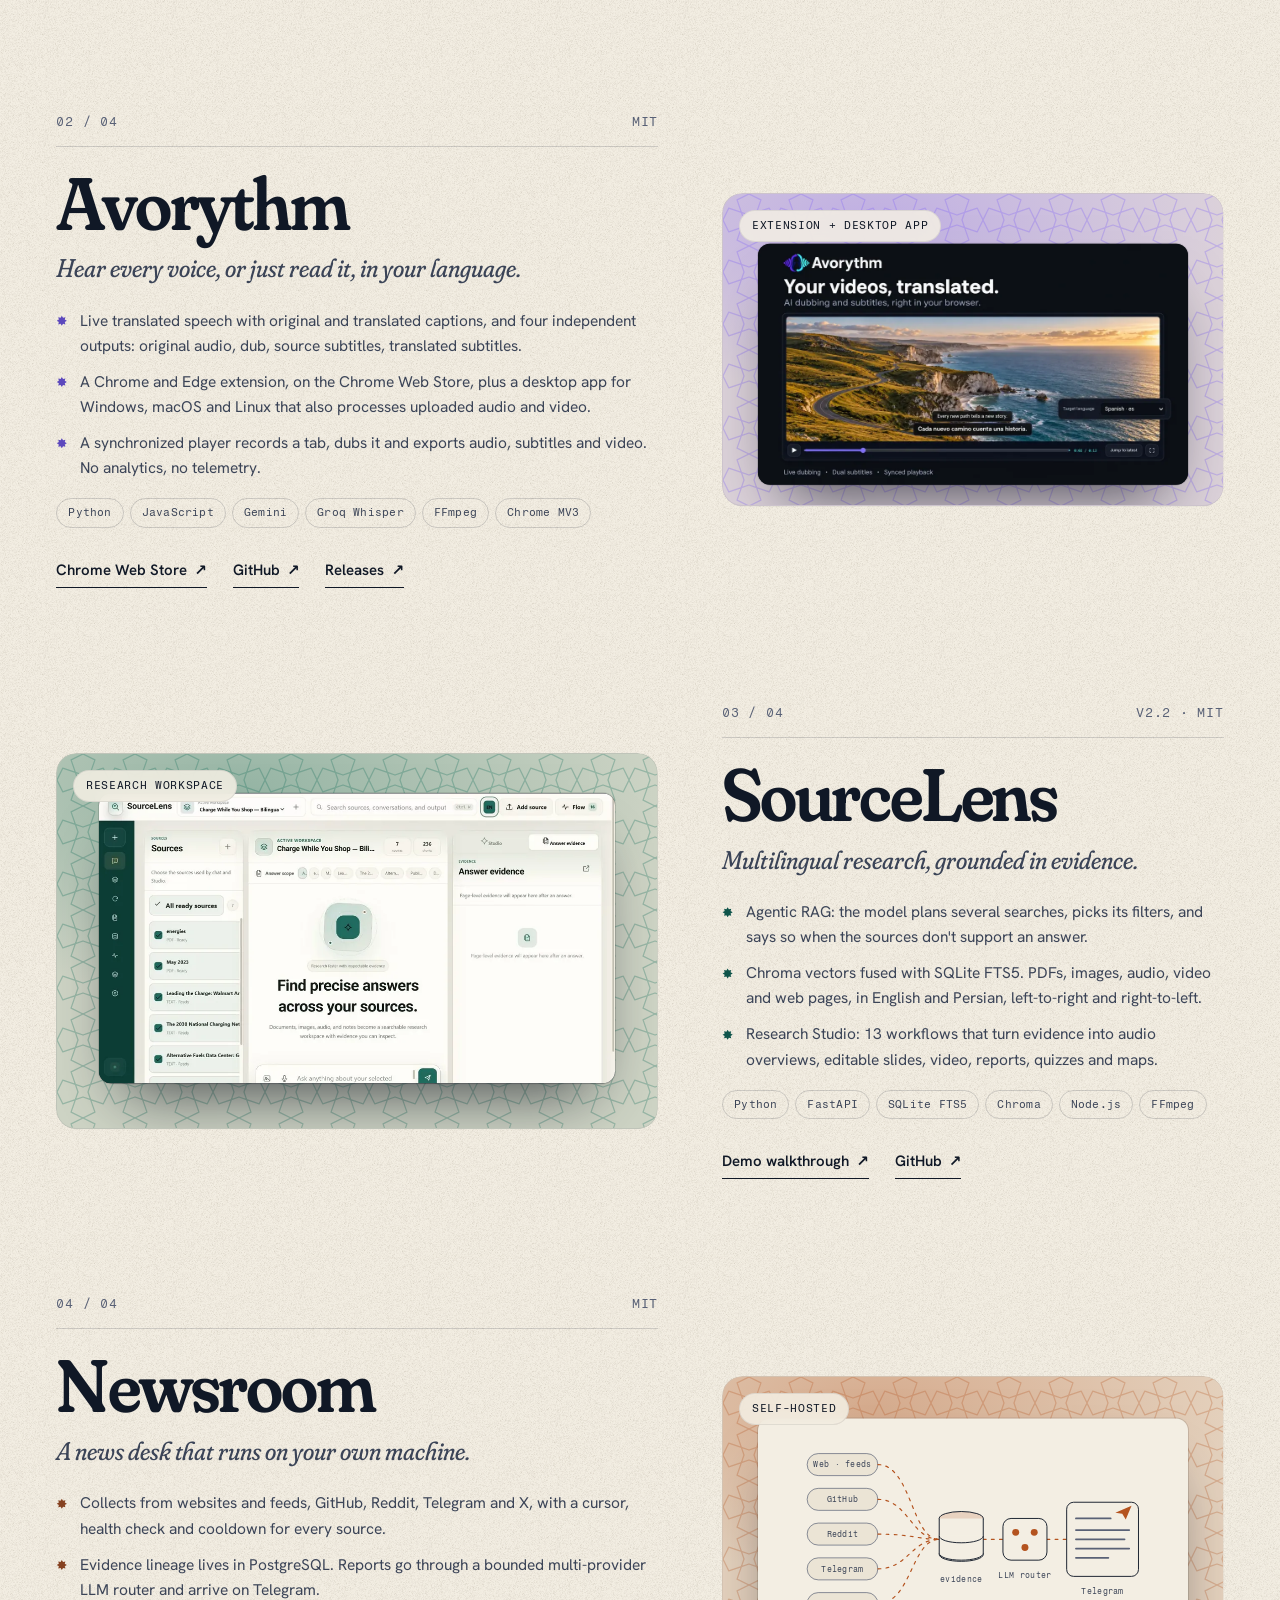
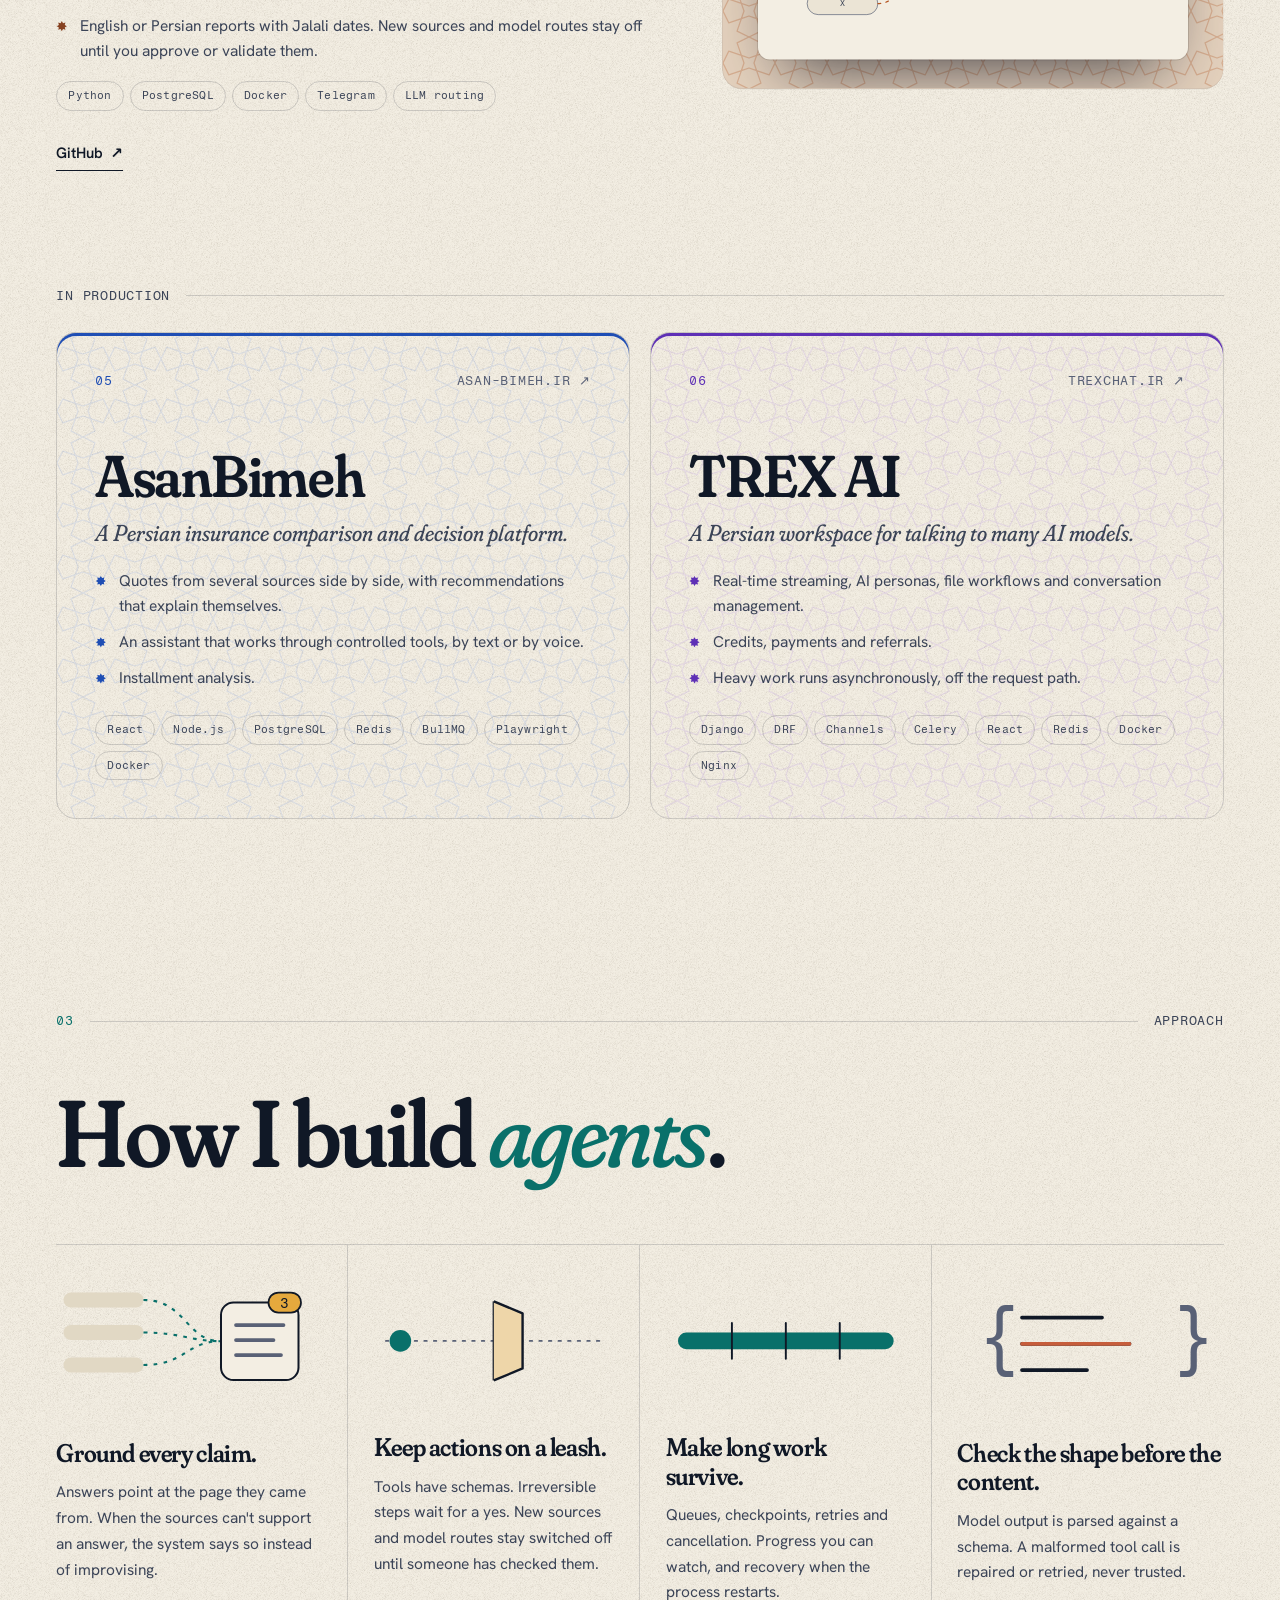
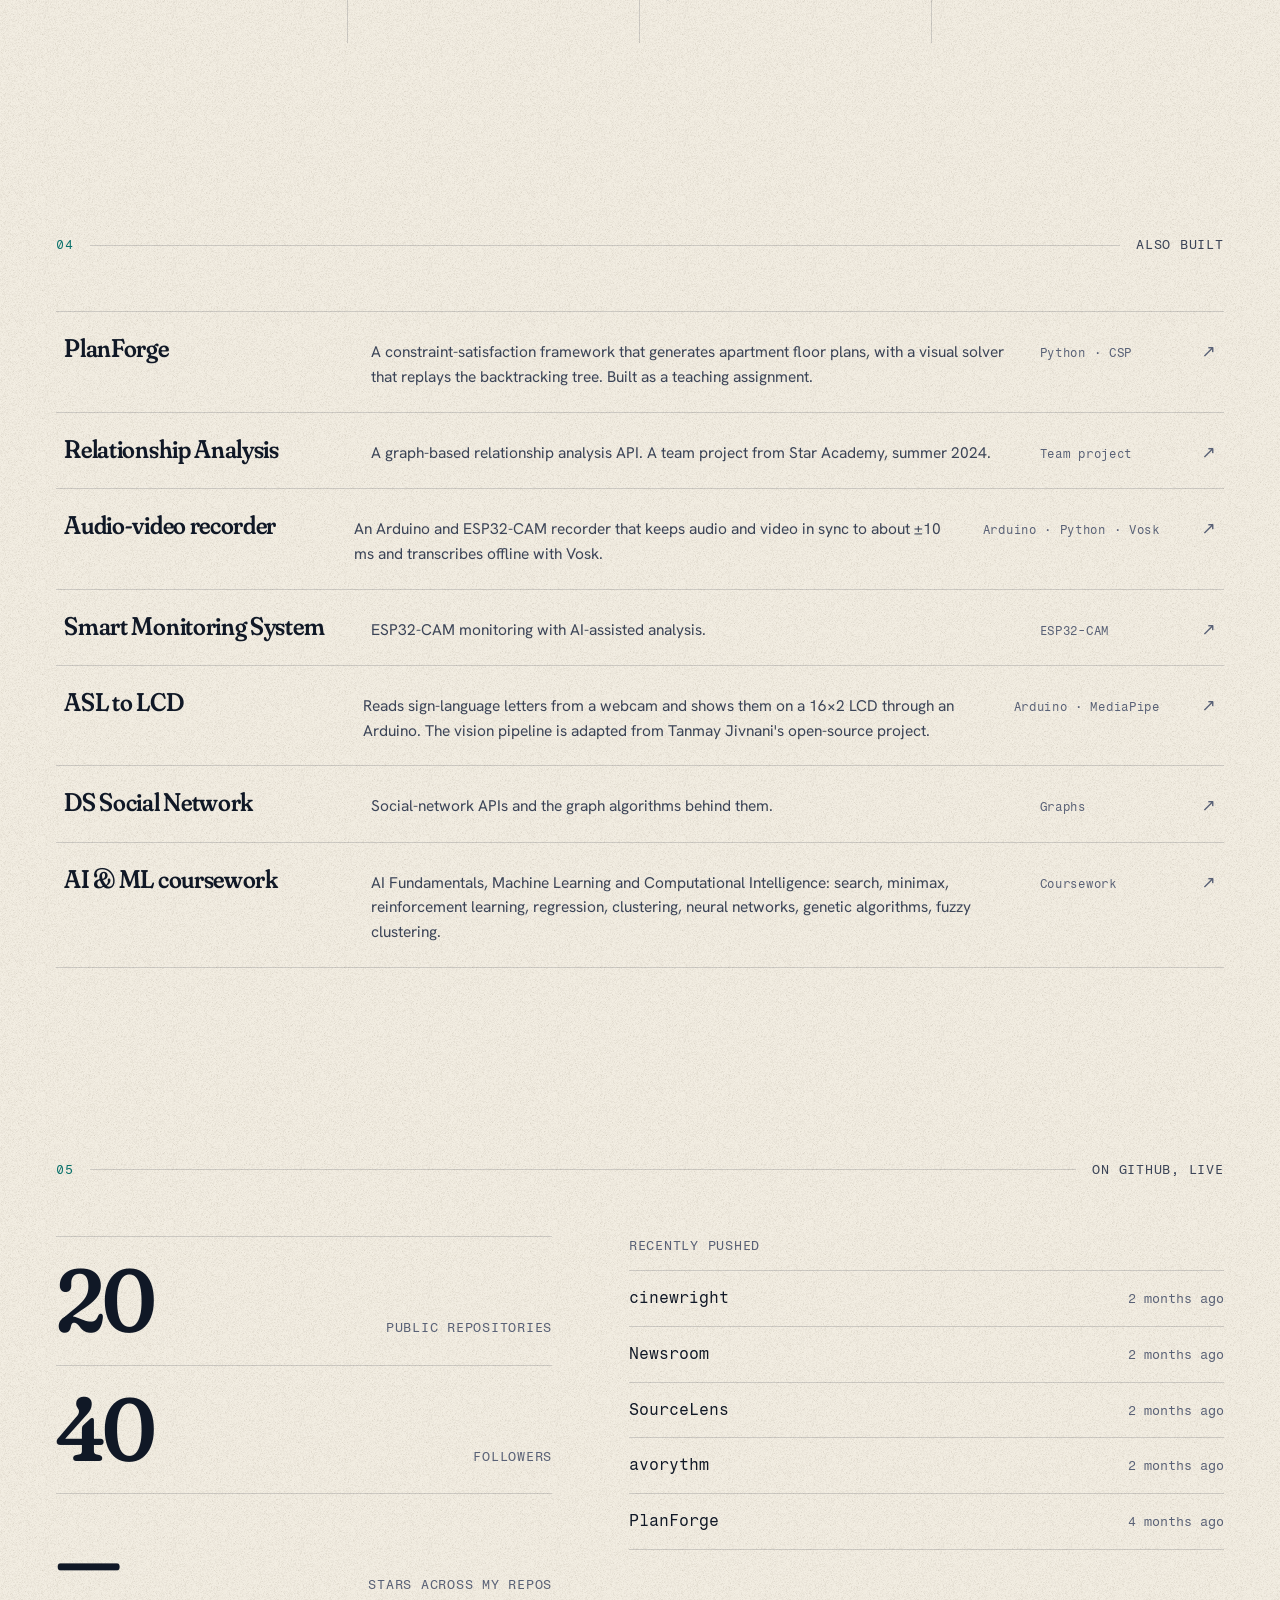
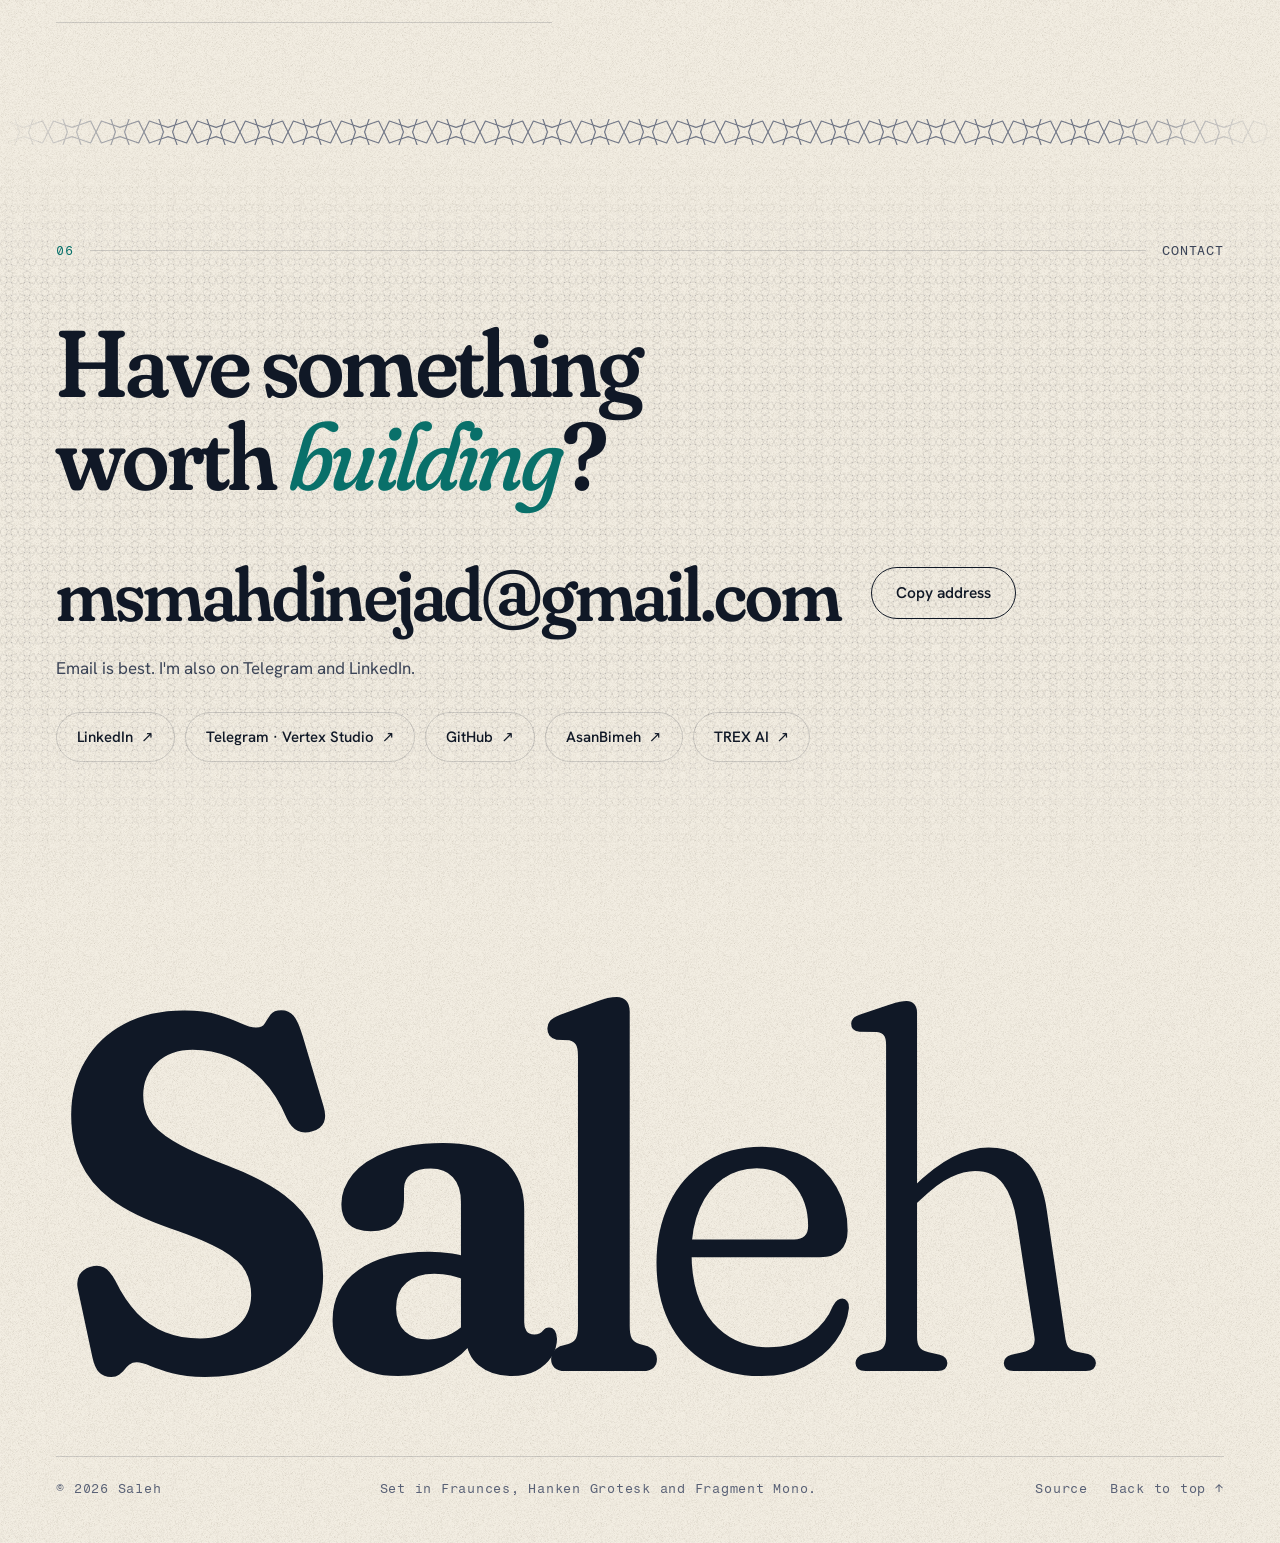
==== commit 488eaa2c: "Lead with Saleh, and keep the README banner still The name is one big word now, "Saleh", in the bann" ====
--- a/docs/index.html
+++ b/docs/index.html
@@ -3,15 +3,15 @@
 <head>
 <meta charset="utf-8">
 <meta name="viewport" content="width=device-width, initial-scale=1">
-<title>Mohammad Saleh Mahdinejad — developer in Isfahan</title>
+<title>Saleh — Full-stack developer and AI engineer in Isfahan</title>
 <meta name="description" content="Full-stack developer and AI engineer in Isfahan, Iran. I build agents that cite their sources, ask before they act, and survive a restart. Cinewright, Avorythm, SourceLens, Newsroom.">
-<meta name="author" content="Mohammad Saleh Mahdinejad">
+<meta name="author" content="Saleh">
 <meta name="theme-color" content="#f3eee3" media="(prefers-color-scheme: light)">
 <meta name="theme-color" content="#0b1020" media="(prefers-color-scheme: dark)">
 <link rel="icon" href="favicon.svg" type="image/svg+xml">
 <link rel="apple-touch-icon" href="apple-touch-icon.png">
 <meta property="og:type" content="website">
-<meta property="og:title" content="Mohammad Saleh Mahdinejad — developer in Isfahan">
+<meta property="og:title" content="Saleh — Full-stack developer and AI engineer in Isfahan">
 <meta property="og:description" content="Full-stack developer and AI engineer. I build agents that cite their sources, ask before they act, and survive a restart.">
 <meta property="og:image" content="https://msmahdinejad.github.io/msmahdinejad/assets/img/og.jpg">
 <meta property="og:url" content="https://msmahdinejad.github.io/msmahdinejad/">
@@ -35,7 +35,7 @@
 <link rel="modulepreload" href="assets/js/wall.js">
 <link rel="stylesheet" href="assets/css/site.css">
 <script type="application/ld+json">
-{"@context":"https://schema.org","@type":"Person","name":"Mohammad Saleh Mahdinejad","url":"https://msmahdinejad.github.io/msmahdinejad/","image":"https://avatars.githubusercontent.com/u/154900233","jobTitle":"Full-stack developer and AI engineer","email":"mailto:msmahdinejad@gmail.com","address":{"@type":"PostalAddress","addressLocality":"Isfahan","addressCountry":"IR"},"affiliation":{"@type":"CollegeOrUniversity","name":"University of Isfahan"},"sameAs":["https://github.com/msmahdinejad","https://www.linkedin.com/in/msmahdinejad/","https://t.me/vertex_studi0"]}
+{"@context":"https://schema.org","@type":"Person","name":"Mohammad Saleh Mahdinejad","alternateName":"Saleh","url":"https://msmahdinejad.github.io/msmahdinejad/","image":"https://avatars.githubusercontent.com/u/154900233","jobTitle":"Full-stack developer and AI engineer","email":"mailto:msmahdinejad@gmail.com","address":{"@type":"PostalAddress","addressLocality":"Isfahan","addressCountry":"IR"},"affiliation":{"@type":"CollegeOrUniversity","name":"University of Isfahan"},"sameAs":["https://github.com/msmahdinejad","https://www.linkedin.com/in/msmahdinejad/","https://t.me/vertex_studi0"]}
 </script>
 </head>
 <body>
@@ -45,7 +45,7 @@
 <div class="bar__in wrap">
 <a class="brand" href="#top">
 <svg aria-hidden="true" viewBox="0 0 24 24"><path d="M4.58 4.58L9.47 5.89L12.00 1.50L14.53 5.89L19.42 4.58L18.11 9.47L22.50 12.00L18.11 14.53L19.42 19.42L14.53 18.11L12.00 22.50L9.47 18.11L4.58 19.42L5.89 14.53L1.50 12.00L5.89 9.47Z" fill="none" stroke="currentColor" stroke-linejoin="round" stroke-width="1.6"></path><circle cx="12" cy="12" fill="currentColor" r="2.1"></circle></svg>
-<span class="brand__name"><span class="nm-full">Mohammad Saleh Mahdinejad</span><span class="nm-short">M. Saleh Mahdinejad</span></span>
+<span class="brand__name">Saleh</span>
 </a>
 <nav aria-label="Sections" class="nav">
 <a href="#about">About</a>
@@ -71,7 +71,7 @@
 <span class="hero__place"><i class="dot"></i>Isfahan, Iran<span class="coords"> · 32.65°N 51.67°E</span></span>
 <span aria-hidden="true" data-clock=""></span>
 </div>
-<h1 class="hero__name" data-name-slot=""><span class="n1">Mohammad Saleh</span> <span class="n2">Mahdinejad</span></h1>
+<h1 class="hero__name" data-name-slot="">Saleh</h1>
 <div class="hero__row">
 <p class="hero__lede">
 <span class="l1">Full-stack developer and AI engineer.</span> I build agents that <em>cite their sources</em>, ask before they act, and survive a restart.
@@ -102,7 +102,7 @@
 <div class="portrait__stack">
 <svg aria-hidden="true" class="portrait__ring" preserveAspectRatio="none" viewBox="0 0 100 125"><path d="M0.6 124.4V58.5C0.6 33.8 17 15 50 0.7 83 15 99.4 33.8 99.4 58.5V124.4Z" fill="none" stroke="currentColor" stroke-width="1" vector-effect="non-scaling-stroke"></path></svg>
 <div class="portrait__img">
-<img alt="Portrait of Mohammad Saleh Mahdinejad at a café table, a green drink in the foreground" decoding="async" height="460" loading="lazy" src="assets/img/portrait.webp" width="368"/>
+<img alt="Portrait of Saleh at a café table, a green drink in the foreground" decoding="async" height="460" loading="lazy" src="assets/img/portrait.webp" width="368"/>
 </div>
 <svg aria-hidden="true" class="portrait__star" viewBox="0 0 100 100"><path d="M17.47 17.47L38.91 23.22L50 4L61.09 23.22L82.53 17.47L76.78 38.91L96 50L76.78 61.09L82.53 82.53L61.09 76.78L50 96L38.91 76.78L17.47 82.53L23.22 61.09L4 50L23.22 38.91Z" fill="var(--saffron)" stroke="var(--ink)" stroke-linejoin="round" stroke-width="2.4"></path><circle cx="50" cy="50" fill="var(--paper)" r="9" stroke="var(--ink)" stroke-width="2.4"></circle></svg>
 </div>
@@ -112,7 +112,7 @@
 I like projects that go <em>all the way</em> through.
 </h2>
 <div class="prose" data-reveal="" style="--d:.08s">
-<p>I'm Mohammad Saleh, a computer engineering student at the University of Isfahan, on GitHub since December 2023. The Persian-language products and open-source tools further down this page are what I've been working on most recently.</p>
+<p>I'm Saleh (Mohammad Saleh Mahdinejad on paper), a computer engineering student at the University of Isfahan, on GitHub since December 2023. The Persian-language products and open-source tools further down this page are what I've been working on most recently.</p>
 <p>Most of what I build has a model somewhere inside it, but the part that decides whether it holds up is everything around the model: retrieval that finds the right page, a queue that survives a crash, a confirmation step before anything irreversible.</p>
 <p>I work in Persian and English, and so do the tools I make.</p>
 </div>
@@ -453,9 +453,9 @@
 </section>
 </main>
 <footer class="foot">
-<div class="wrap foot__mark"><div class="mark" data-mark="" aria-hidden="true">Mahdinejad</div></div>
+<div class="wrap foot__mark"><div class="mark" data-mark="" aria-hidden="true">Saleh</div></div>
 <div class="wrap foot__in mono">
-<span>© 2026 Mohammad Saleh Mahdinejad</span>
+<span>© 2026 Saleh</span>
 <span>Set in Fraunces, Hanken Grotesk and Fragment Mono.</span>
 <span class="foot__links"><a href="https://github.com/msmahdinejad/msmahdinejad" rel="noopener" target="_blank">Source</a><a href="#top">Back to top ↑</a></span>
 </div>
--- a/docs/assets/css/site.css
+++ b/docs/assets/css/site.css
@@ -96,7 +96,6 @@
 .bar__in { height: 100%; display: flex; align-items: center; justify-content: space-between; gap: 20px; }
 .brand { display: inline-flex; align-items: center; gap: 12px; font-family: var(--display); font-weight: 640; font-size: 19px; letter-spacing: -0.01em; font-variation-settings: "opsz" 36; }
 .brand__name { white-space: nowrap; }
-.nm-short { display: none; }
 .brand svg { width: 26px; height: 26px; flex: none; color: var(--accent); transition: transform 0.9s var(--ease); }
 .brand:hover svg { transform: rotate(135deg); }
 .nav { display: flex; gap: clamp(14px, 2.4vw, 34px); font-size: 15px; }
@@ -152,12 +151,9 @@
 @keyframes ping { 0% { transform: scale(1); opacity: 0.5; } 70%, 100% { transform: scale(3.4); opacity: 0; } }
 .hero__name {
   margin-block: clamp(14px, 3vh, 34px) clamp(14px, 3vh, 30px);
-  font-family: "FrauncesHero", var(--display); font-weight: 800; font-size: clamp(60px, 14vw, 230px); line-height: 0.9; letter-spacing: -0.02em;
+  font-family: "FrauncesHero", var(--display); font-weight: 800; font-size: clamp(72px, 30vw, 470px); line-height: 0.9; letter-spacing: -0.02em;
 }
 .hero.is-ready .hero__name { overflow: hidden; font-size: 0; line-height: 0; margin-block: 0 clamp(14px, 2.4vh, 26px); }
-.hero__name .n1 { display: block; font-size: 0.5em; line-height: 1; }
-.hero__name .n2 { display: block; }
-.hero.is-ready .hero__name > span { position: absolute; width: 1px; height: 1px; overflow: hidden; clip: rect(0 0 0 0); white-space: nowrap; }
 .hero__row { margin-top: auto; display: grid; grid-template-columns: minmax(0, 1.25fr) minmax(0, 1fr); gap: clamp(20px, 5vw, 80px); align-items: end; }
 .hero__lede { font-family: var(--display); font-weight: 420; font-size: clamp(22px, 2.5vw, 34px); line-height: 1.22; letter-spacing: -0.012em; font-variation-settings: "opsz" 48; max-width: 24em; text-wrap: balance; }
 .hero__lede .l1 { display: block; }
@@ -187,9 +183,12 @@
 .cue i { width: 1px; height: 28px; background: currentColor; transform-origin: top; animation: cue 2.4s var(--ease) infinite; }
 @keyframes cue { 0% { transform: scaleY(0); } 50% { transform: scaleY(1); } 100% { transform: scaleY(1); opacity: 0; } }
 @media (max-width: 860px) { .hero__row { grid-template-columns: 1fr; } }
+/* tall and narrow screens: the word sits in the middle of the free space instead of leaving a hole under it */
+@media (max-width: 640px), (max-aspect-ratio: 9/10) {
+  .hero .hero__name, .hero.is-ready .hero__name { margin-block: auto; }
+  .hero__row { margin-top: clamp(16px, 3vh, 28px); }
+}
 @media (max-width: 420px) {
-  .nm-short { display: inline; }
-  .nm-full { display: none; }
   .tools { gap: 4px; }
   .tool { height: 36px; min-width: 36px; padding: 0 10px; }
 }
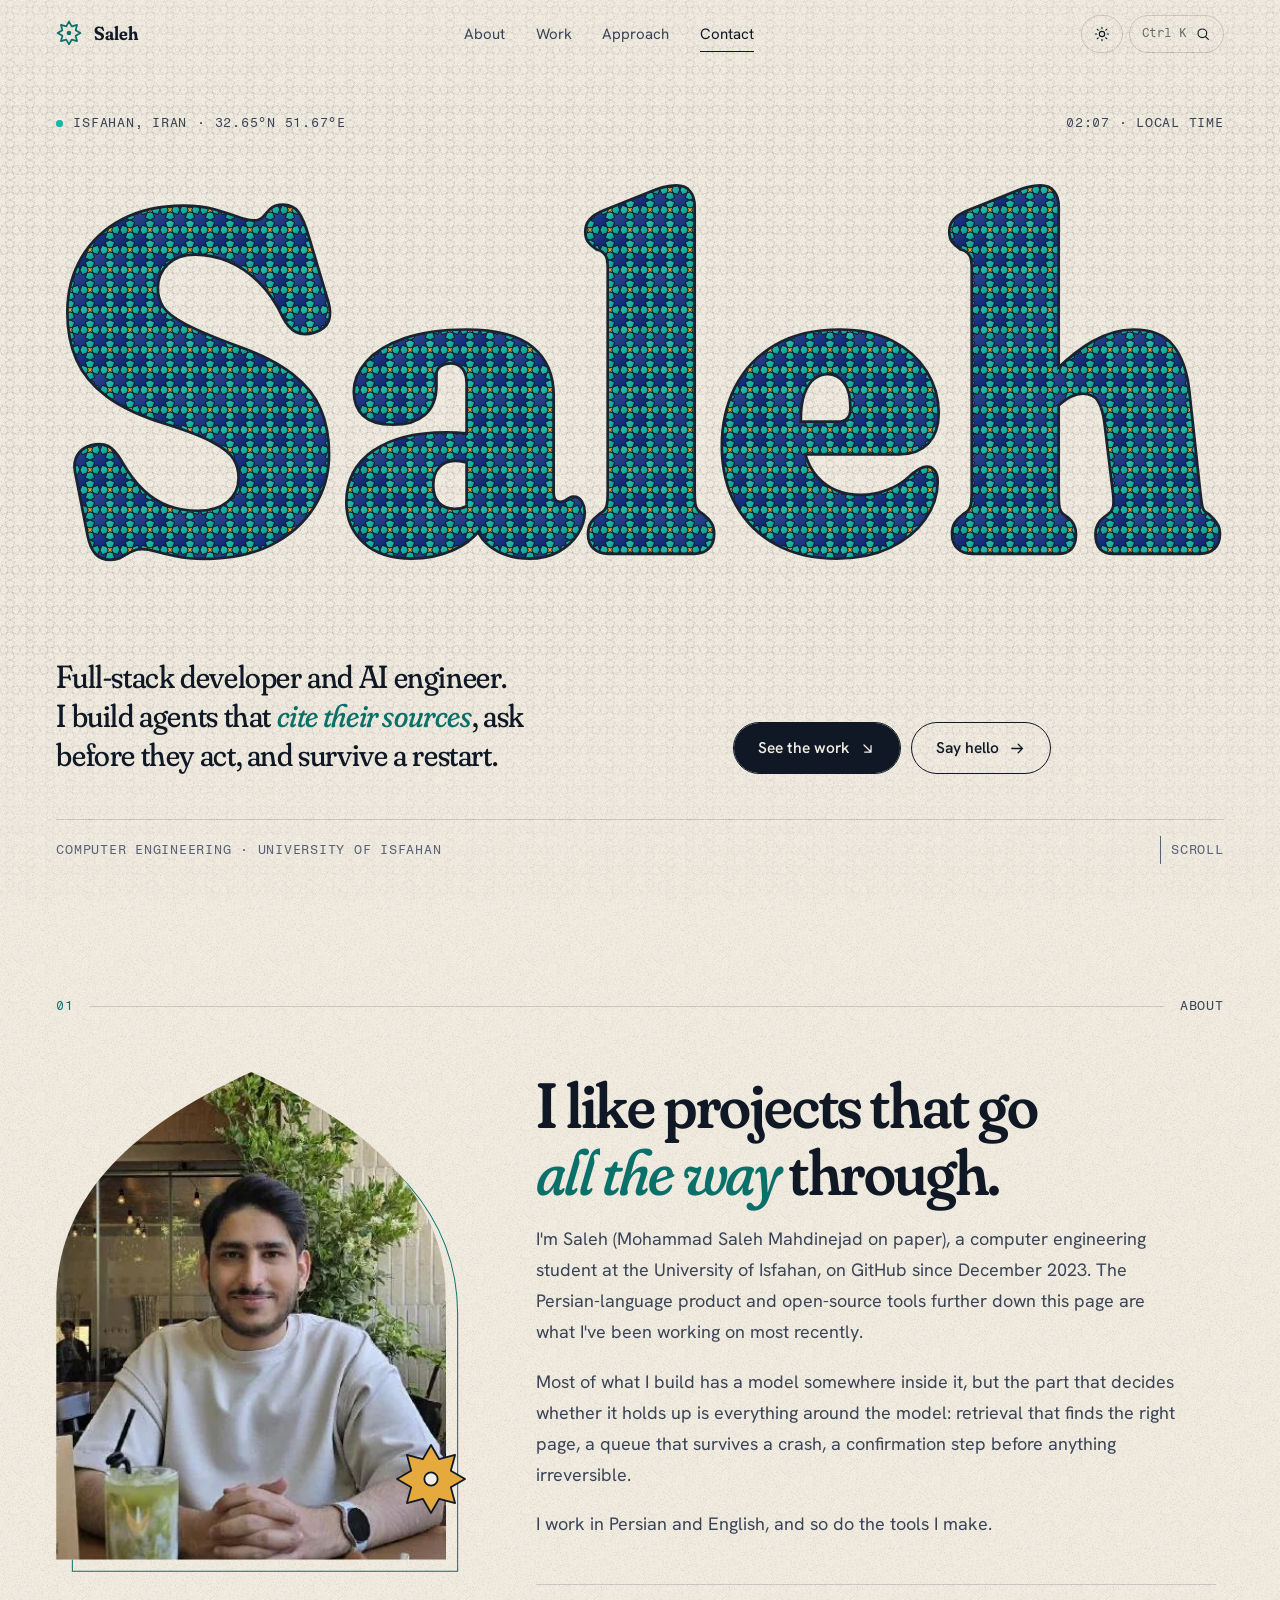
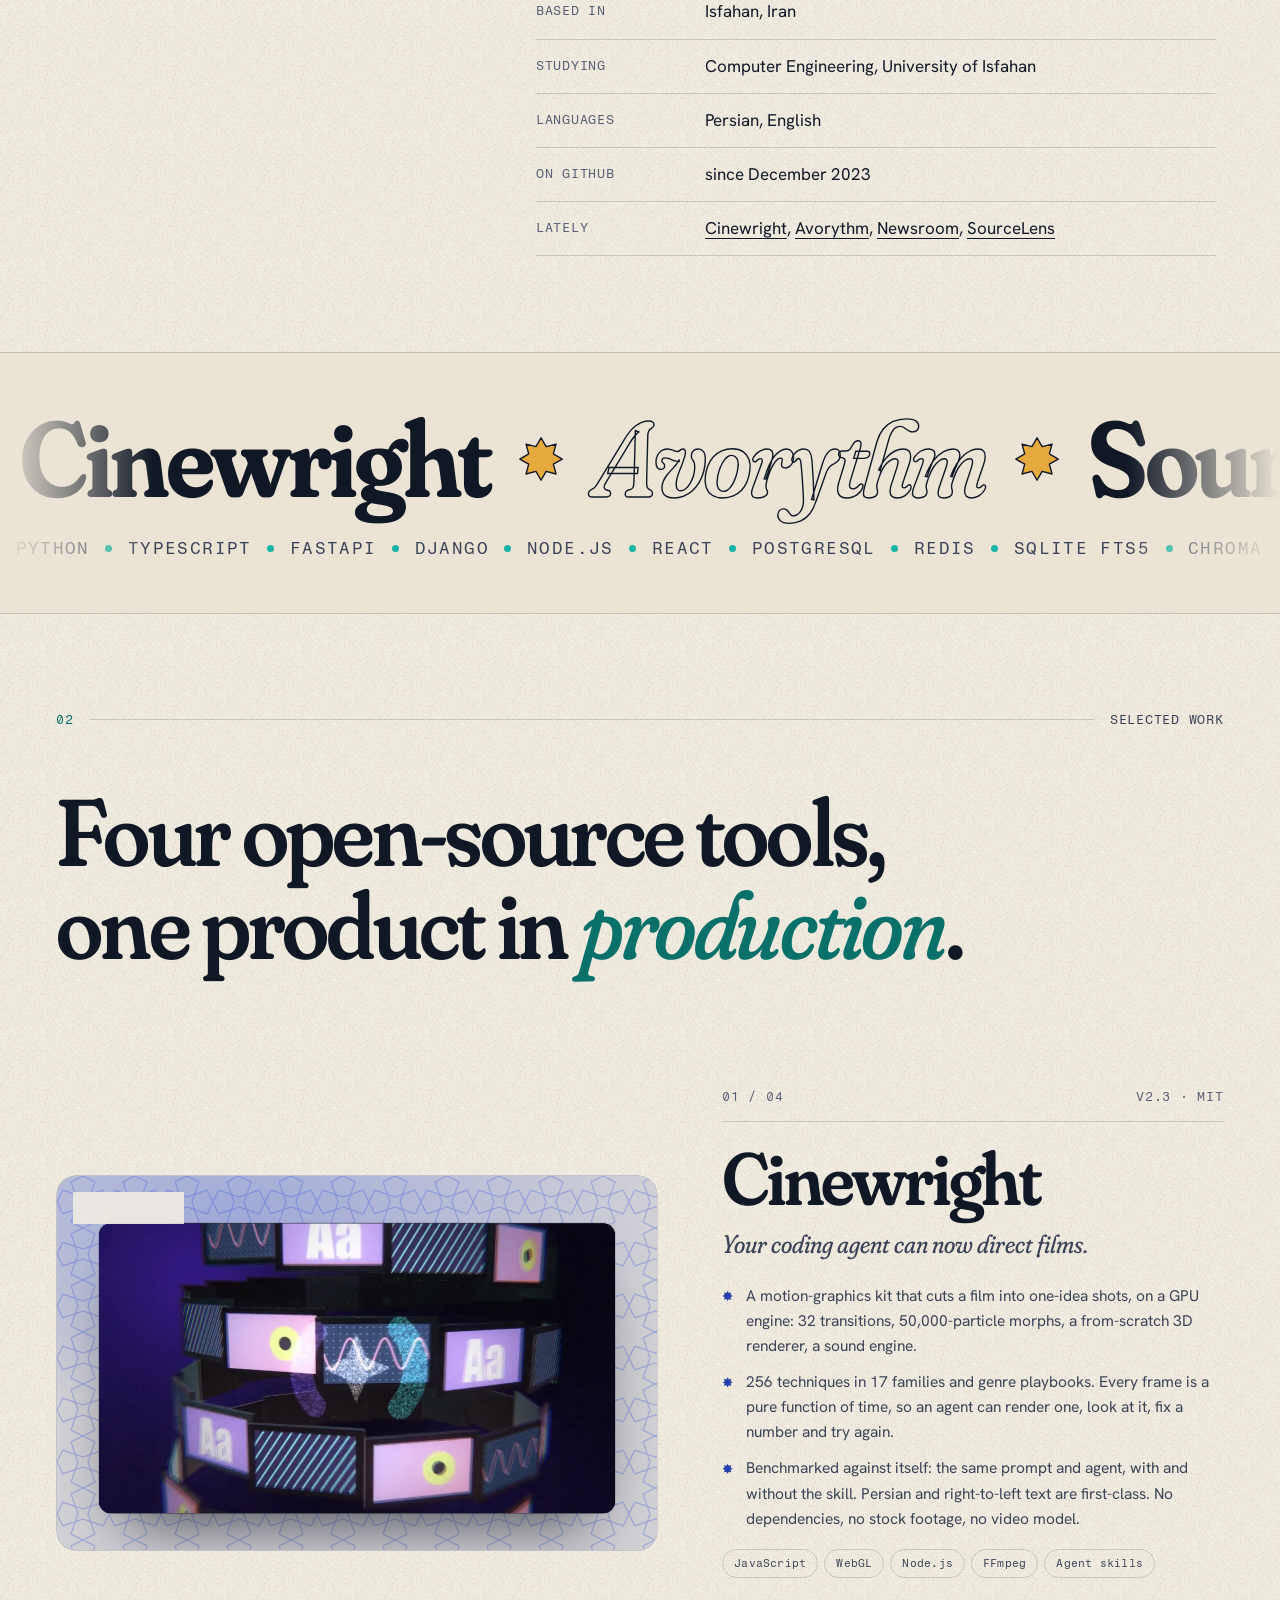
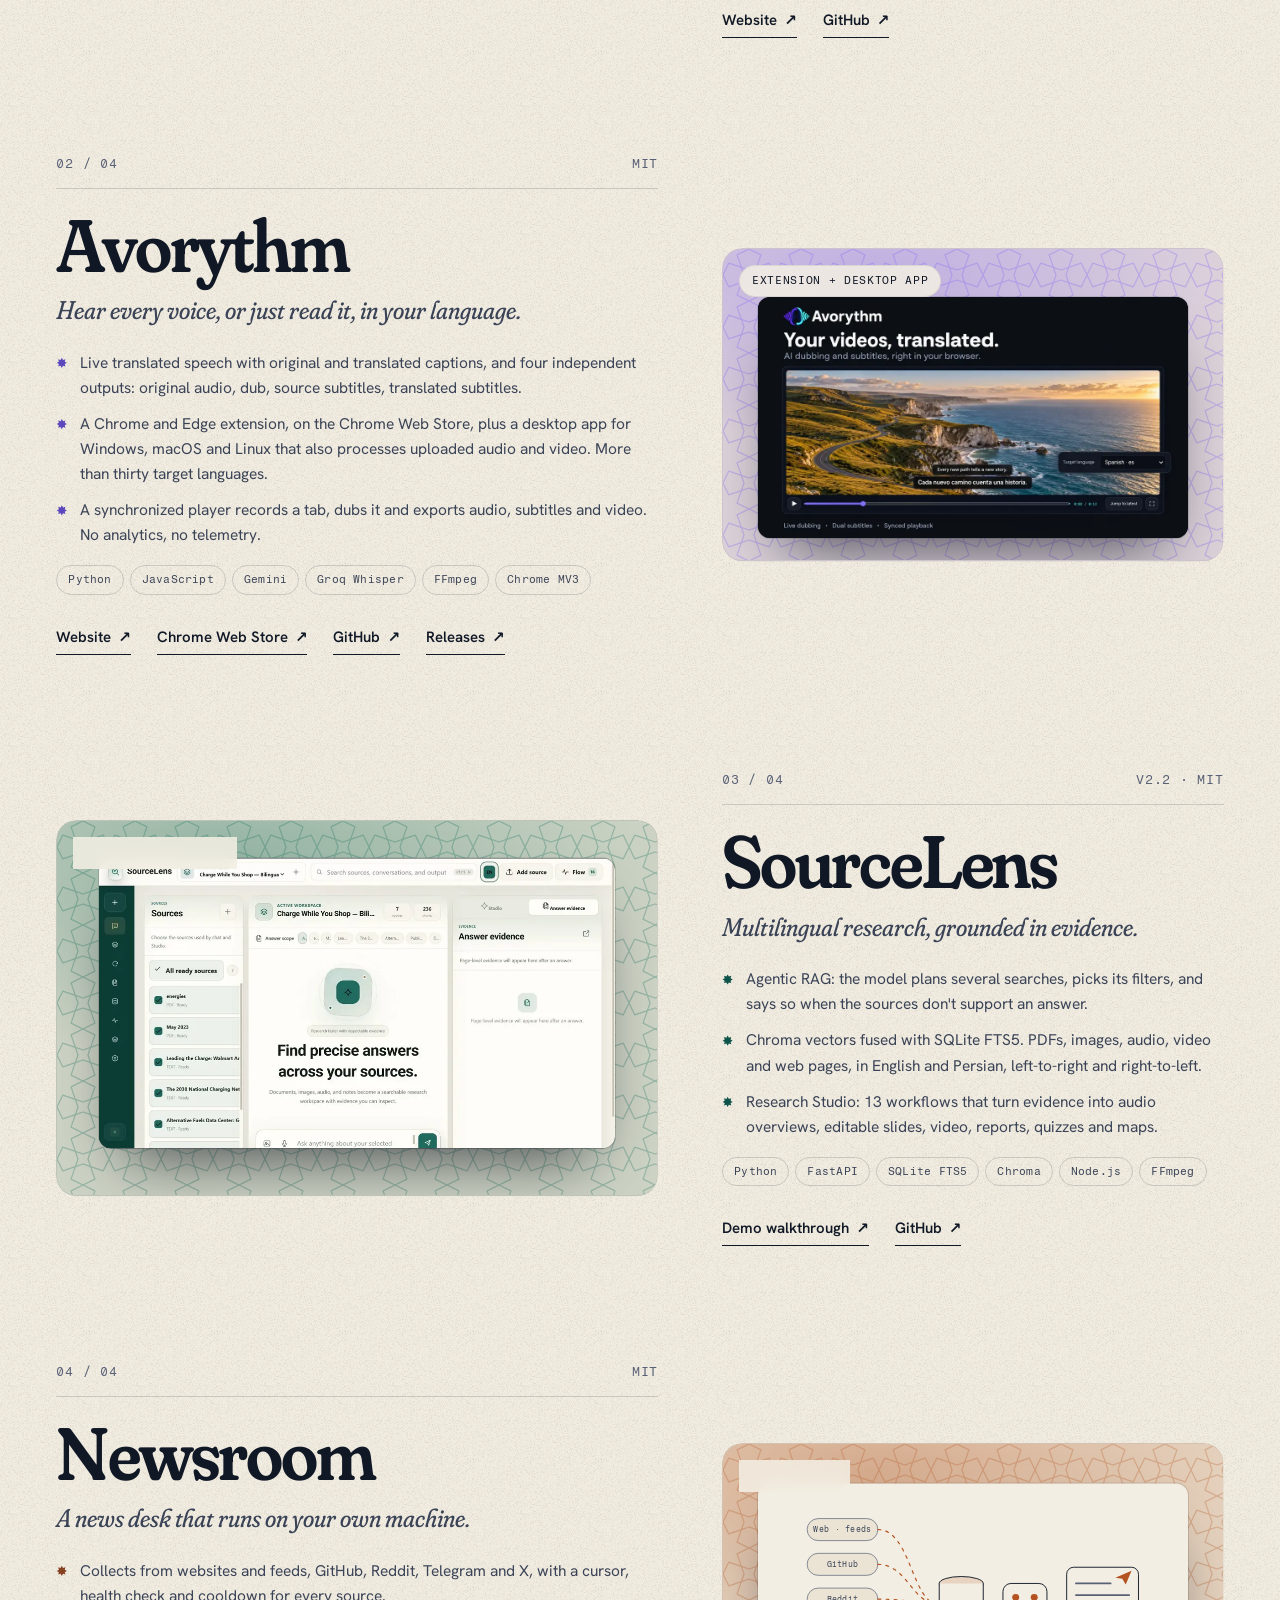
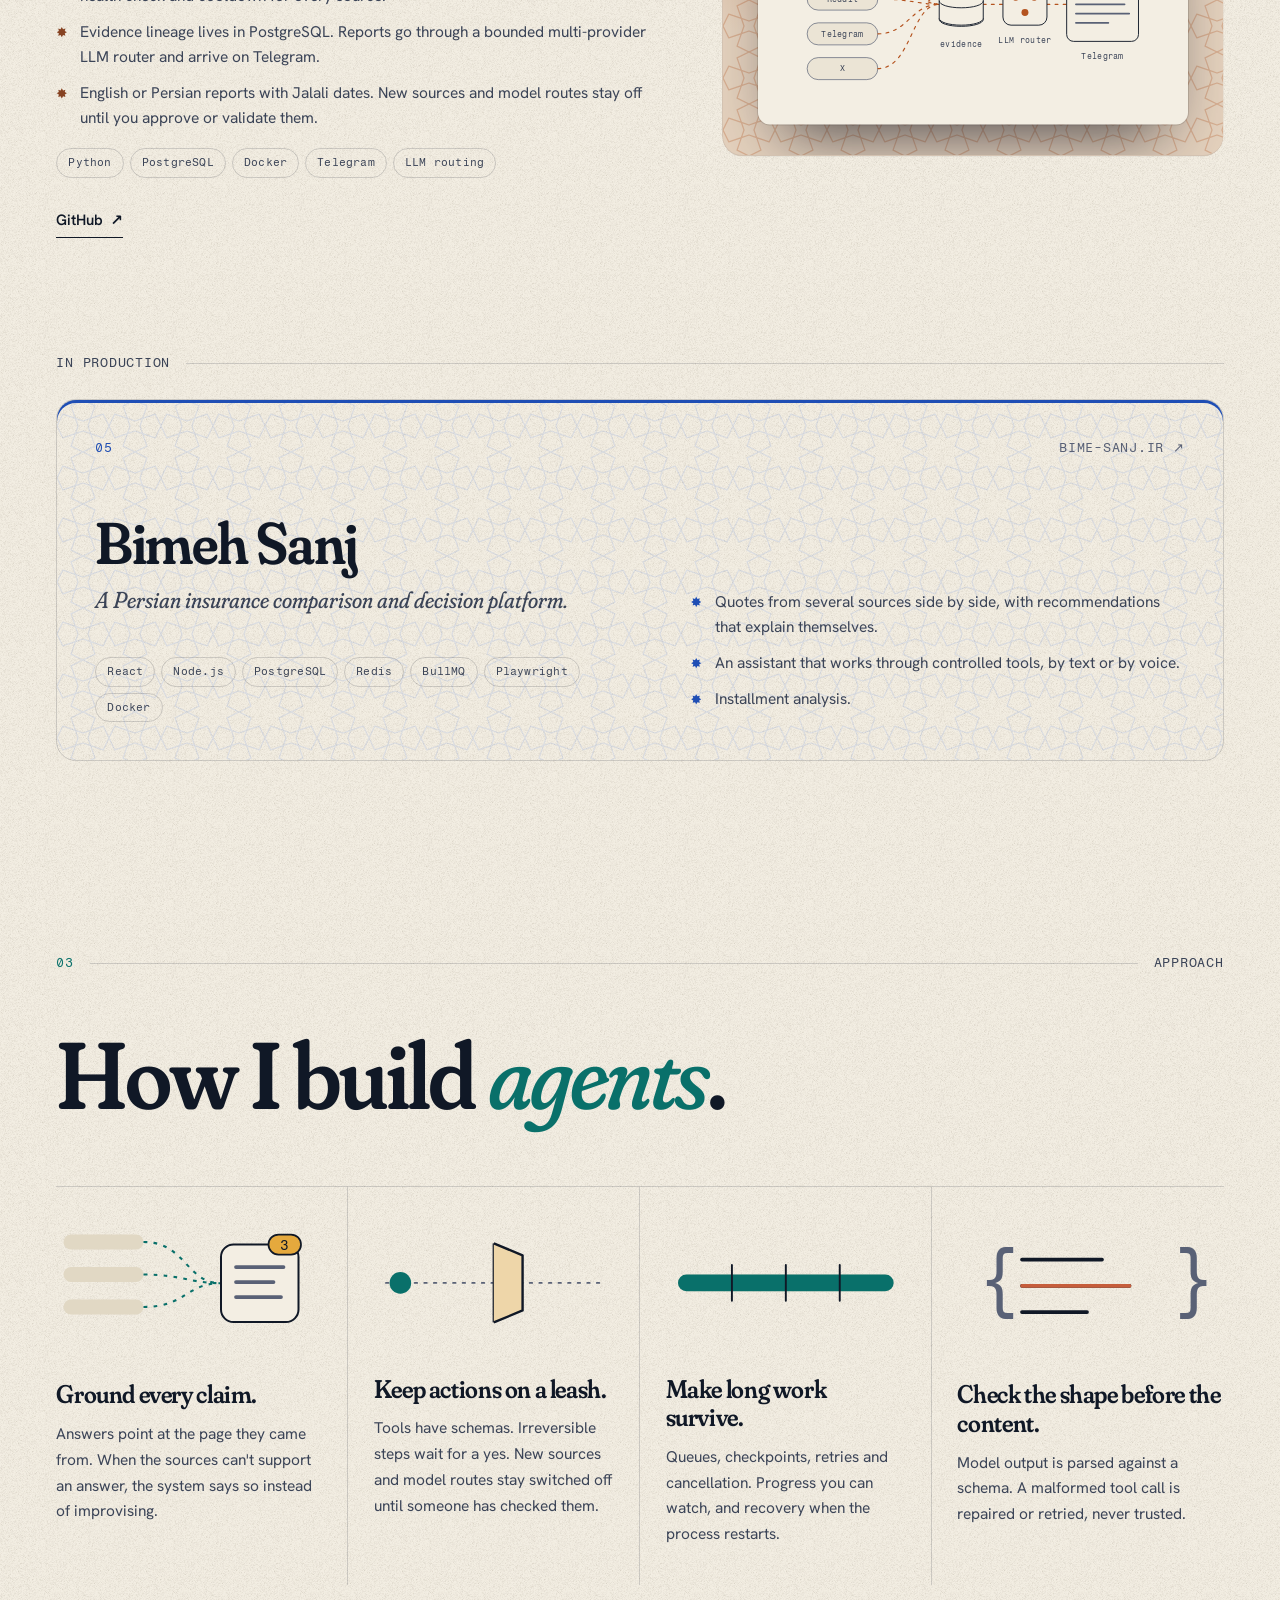
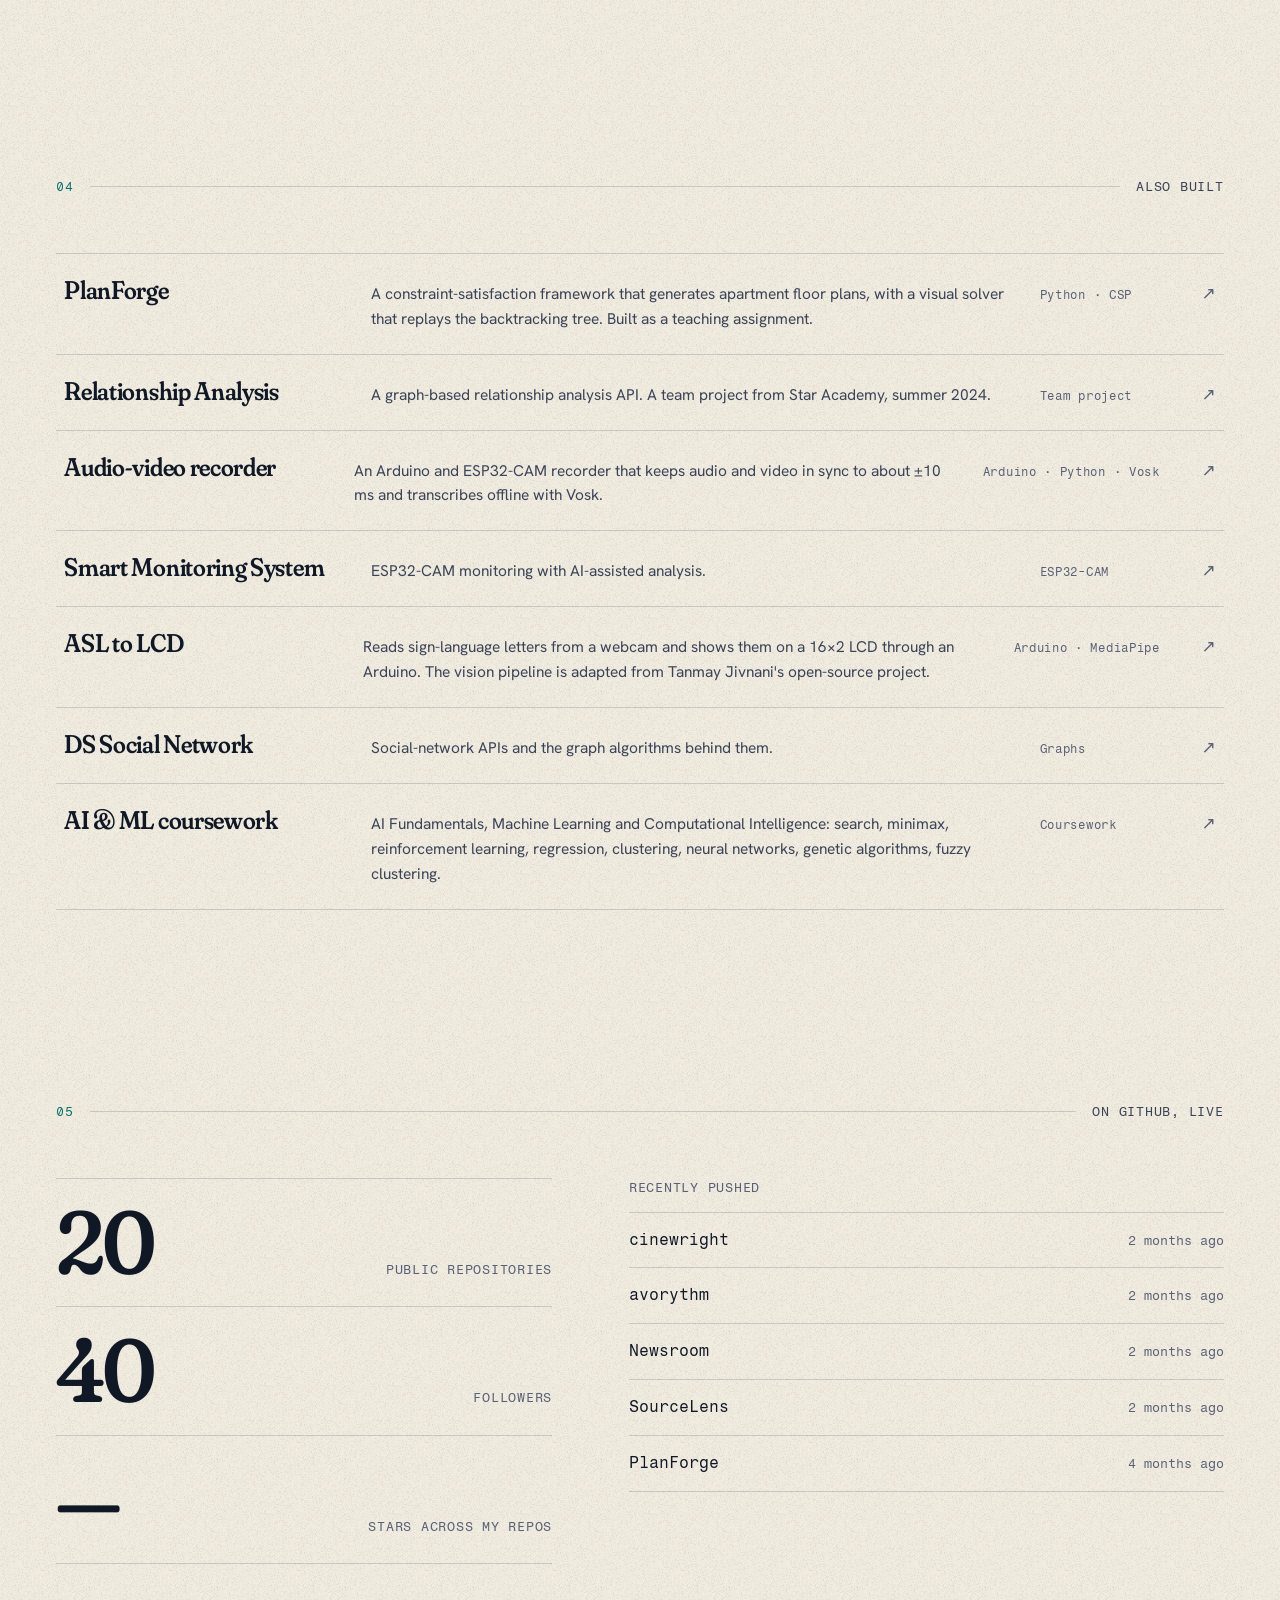
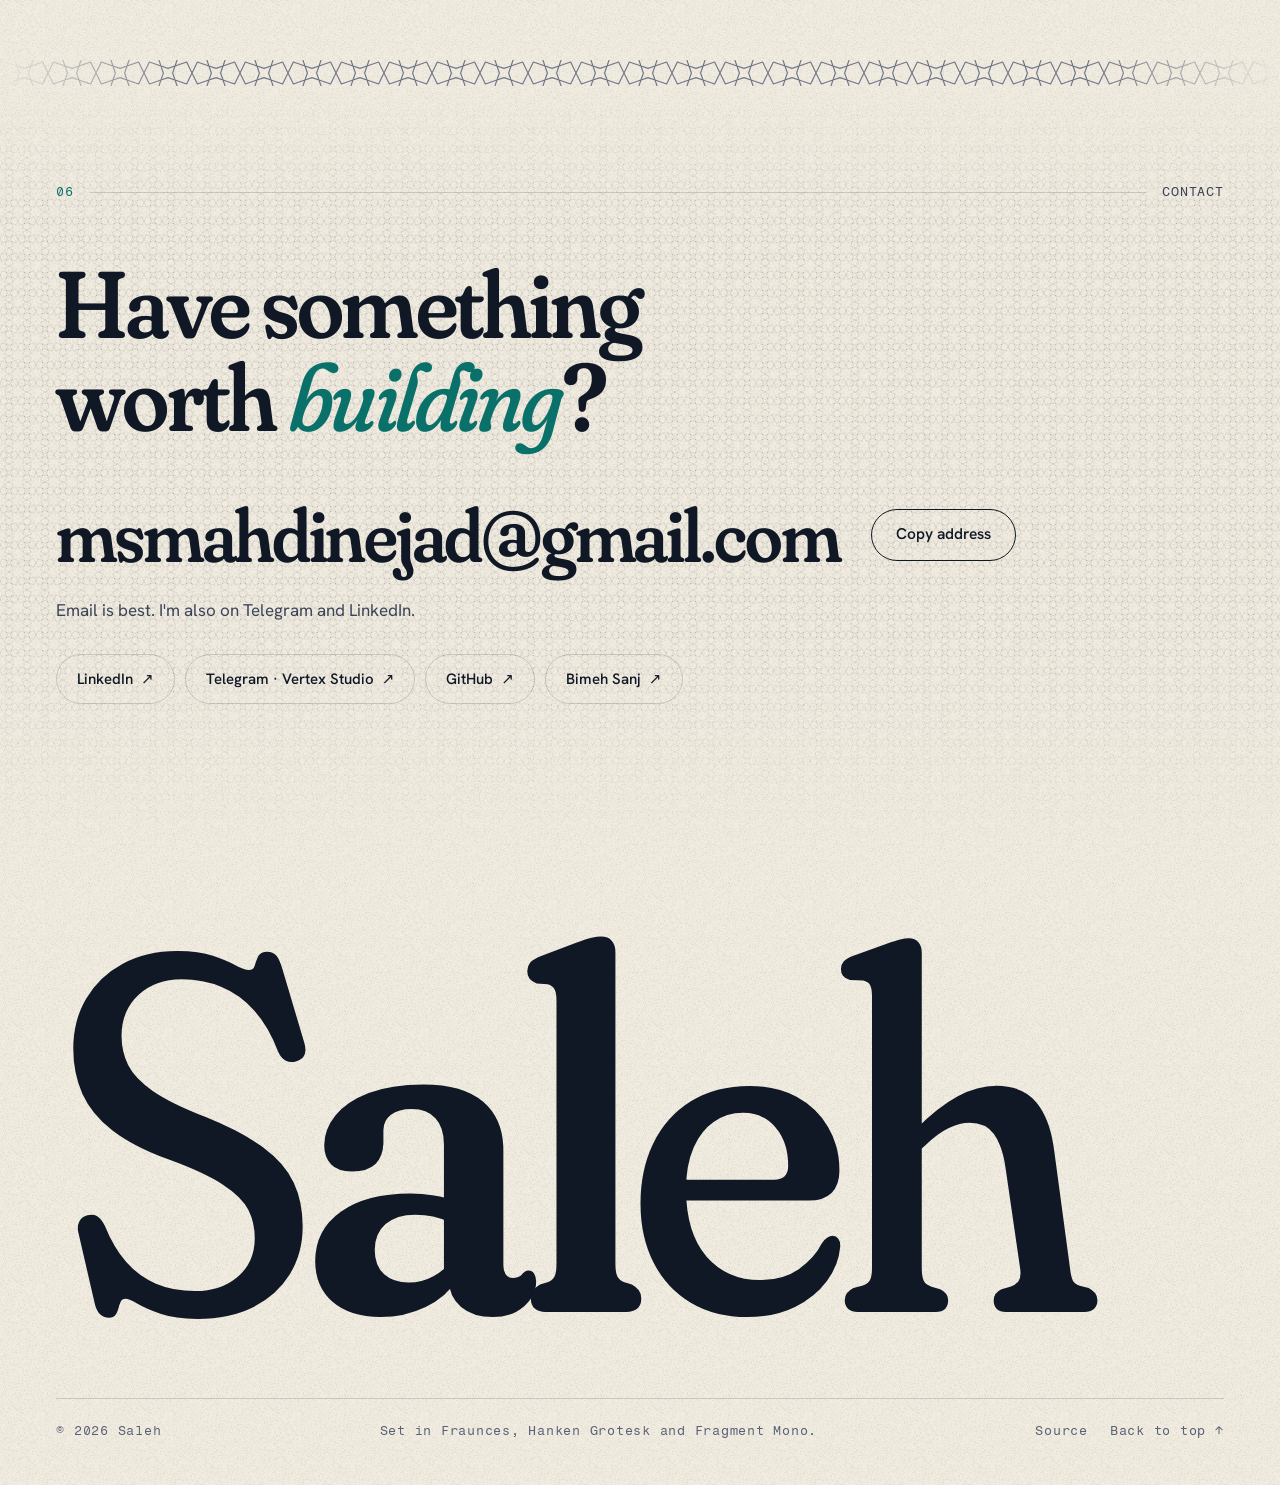
==== commit 20a05c5e: "Bring the profile and the site up to date with the repos TREX is down, so it is gone from the profil" ====
--- a/docs/index.html
+++ b/docs/index.html
@@ -112,7 +112,7 @@
 I like projects that go <em>all the way</em> through.
 </h2>
 <div class="prose" data-reveal="" style="--d:.08s">
-<p>I'm Saleh (Mohammad Saleh Mahdinejad on paper), a computer engineering student at the University of Isfahan, on GitHub since December 2023. The Persian-language products and open-source tools further down this page are what I've been working on most recently.</p>
+<p>I'm Saleh (Mohammad Saleh Mahdinejad on paper), a computer engineering student at the University of Isfahan, on GitHub since December 2023. The Persian-language product and open-source tools further down this page are what I've been working on most recently.</p>
 <p>Most of what I build has a model somewhere inside it, but the part that decides whether it holds up is everything around the model: retrieval that finds the right page, a queue that survives a crash, a confirmation step before anything irreversible.</p>
 <p>I work in Persian and English, and so do the tools I make.</p>
 </div>
@@ -121,14 +121,14 @@
 <div><dt class="mono">Studying</dt><dd>Computer Engineering, University of Isfahan</dd></div>
 <div><dt class="mono">Languages</dt><dd>Persian, English</dd></div>
 <div><dt class="mono">On GitHub</dt><dd>since December 2023</dd></div>
-<div><dt class="mono">Lately</dt><dd data-lately=""><a href="https://github.com/msmahdinejad/cinewright">Cinewright</a>, <a href="https://github.com/msmahdinejad/Newsroom">Newsroom</a>, <a href="https://github.com/msmahdinejad/SourceLens">SourceLens</a>, <a href="https://github.com/msmahdinejad/avorythm">Avorythm</a></dd></div>
+<div><dt class="mono">Lately</dt><dd data-lately=""><a href="https://github.com/msmahdinejad/cinewright">Cinewright</a>, <a href="https://github.com/msmahdinejad/avorythm">Avorythm</a>, <a href="https://github.com/msmahdinejad/Newsroom">Newsroom</a>, <a href="https://github.com/msmahdinejad/SourceLens">SourceLens</a></dd></div>
 </dl>
 </div>
 </div>
 </div>
 </section>
 <div class="band" data-band="" aria-hidden="true">
-<div class="band__row" data-dir="1"><div class="band__track"><span class="band__item">Cinewright</span><svg class="band__star" viewBox="0 0 100 100"><path d="M17.47 17.47L38.91 23.22L50 4L61.09 23.22L82.53 17.47L76.78 38.91L96 50L76.78 61.09L82.53 82.53L61.09 76.78L50 96L38.91 76.78L17.47 82.53L23.22 61.09L4 50L23.22 38.91Z"/></svg><span class="band__item is-outline">Avorythm</span><svg class="band__star" viewBox="0 0 100 100"><path d="M17.47 17.47L38.91 23.22L50 4L61.09 23.22L82.53 17.47L76.78 38.91L96 50L76.78 61.09L82.53 82.53L61.09 76.78L50 96L38.91 76.78L17.47 82.53L23.22 61.09L4 50L23.22 38.91Z"/></svg><span class="band__item">SourceLens</span><svg class="band__star" viewBox="0 0 100 100"><path d="M17.47 17.47L38.91 23.22L50 4L61.09 23.22L82.53 17.47L76.78 38.91L96 50L76.78 61.09L82.53 82.53L61.09 76.78L50 96L38.91 76.78L17.47 82.53L23.22 61.09L4 50L23.22 38.91Z"/></svg><span class="band__item is-outline">Newsroom</span><svg class="band__star" viewBox="0 0 100 100"><path d="M17.47 17.47L38.91 23.22L50 4L61.09 23.22L82.53 17.47L76.78 38.91L96 50L76.78 61.09L82.53 82.53L61.09 76.78L50 96L38.91 76.78L17.47 82.53L23.22 61.09L4 50L23.22 38.91Z"/></svg><span class="band__item">AsanBimeh</span><svg class="band__star" viewBox="0 0 100 100"><path d="M17.47 17.47L38.91 23.22L50 4L61.09 23.22L82.53 17.47L76.78 38.91L96 50L76.78 61.09L82.53 82.53L61.09 76.78L50 96L38.91 76.78L17.47 82.53L23.22 61.09L4 50L23.22 38.91Z"/></svg><span class="band__item is-outline">TREX AI</span><svg class="band__star" viewBox="0 0 100 100"><path d="M17.47 17.47L38.91 23.22L50 4L61.09 23.22L82.53 17.47L76.78 38.91L96 50L76.78 61.09L82.53 82.53L61.09 76.78L50 96L38.91 76.78L17.47 82.53L23.22 61.09L4 50L23.22 38.91Z"/></svg><span class="band__item">Cinewright</span><svg class="band__star" viewBox="0 0 100 100"><path d="M17.47 17.47L38.91 23.22L50 4L61.09 23.22L82.53 17.47L76.78 38.91L96 50L76.78 61.09L82.53 82.53L61.09 76.78L50 96L38.91 76.78L17.47 82.53L23.22 61.09L4 50L23.22 38.91Z"/></svg><span class="band__item is-outline">Avorythm</span><svg class="band__star" viewBox="0 0 100 100"><path d="M17.47 17.47L38.91 23.22L50 4L61.09 23.22L82.53 17.47L76.78 38.91L96 50L76.78 61.09L82.53 82.53L61.09 76.78L50 96L38.91 76.78L17.47 82.53L23.22 61.09L4 50L23.22 38.91Z"/></svg><span class="band__item">SourceLens</span><svg class="band__star" viewBox="0 0 100 100"><path d="M17.47 17.47L38.91 23.22L50 4L61.09 23.22L82.53 17.47L76.78 38.91L96 50L76.78 61.09L82.53 82.53L61.09 76.78L50 96L38.91 76.78L17.47 82.53L23.22 61.09L4 50L23.22 38.91Z"/></svg><span class="band__item is-outline">Newsroom</span><svg class="band__star" viewBox="0 0 100 100"><path d="M17.47 17.47L38.91 23.22L50 4L61.09 23.22L82.53 17.47L76.78 38.91L96 50L76.78 61.09L82.53 82.53L61.09 76.78L50 96L38.91 76.78L17.47 82.53L23.22 61.09L4 50L23.22 38.91Z"/></svg><span class="band__item">AsanBimeh</span><svg class="band__star" viewBox="0 0 100 100"><path d="M17.47 17.47L38.91 23.22L50 4L61.09 23.22L82.53 17.47L76.78 38.91L96 50L76.78 61.09L82.53 82.53L61.09 76.78L50 96L38.91 76.78L17.47 82.53L23.22 61.09L4 50L23.22 38.91Z"/></svg><span class="band__item is-outline">TREX AI</span><svg class="band__star" viewBox="0 0 100 100"><path d="M17.47 17.47L38.91 23.22L50 4L61.09 23.22L82.53 17.47L76.78 38.91L96 50L76.78 61.09L82.53 82.53L61.09 76.78L50 96L38.91 76.78L17.47 82.53L23.22 61.09L4 50L23.22 38.91Z"/></svg></div></div>
+<div class="band__row" data-dir="1"><div class="band__track"><span class="band__item">Cinewright</span><svg class="band__star" viewBox="0 0 100 100"><path d="M17.47 17.47L38.91 23.22L50 4L61.09 23.22L82.53 17.47L76.78 38.91L96 50L76.78 61.09L82.53 82.53L61.09 76.78L50 96L38.91 76.78L17.47 82.53L23.22 61.09L4 50L23.22 38.91Z"/></svg><span class="band__item is-outline">Avorythm</span><svg class="band__star" viewBox="0 0 100 100"><path d="M17.47 17.47L38.91 23.22L50 4L61.09 23.22L82.53 17.47L76.78 38.91L96 50L76.78 61.09L82.53 82.53L61.09 76.78L50 96L38.91 76.78L17.47 82.53L23.22 61.09L4 50L23.22 38.91Z"/></svg><span class="band__item">SourceLens</span><svg class="band__star" viewBox="0 0 100 100"><path d="M17.47 17.47L38.91 23.22L50 4L61.09 23.22L82.53 17.47L76.78 38.91L96 50L76.78 61.09L82.53 82.53L61.09 76.78L50 96L38.91 76.78L17.47 82.53L23.22 61.09L4 50L23.22 38.91Z"/></svg><span class="band__item is-outline">Newsroom</span><svg class="band__star" viewBox="0 0 100 100"><path d="M17.47 17.47L38.91 23.22L50 4L61.09 23.22L82.53 17.47L76.78 38.91L96 50L76.78 61.09L82.53 82.53L61.09 76.78L50 96L38.91 76.78L17.47 82.53L23.22 61.09L4 50L23.22 38.91Z"/></svg><span class="band__item">Bimeh Sanj</span><svg class="band__star" viewBox="0 0 100 100"><path d="M17.47 17.47L38.91 23.22L50 4L61.09 23.22L82.53 17.47L76.78 38.91L96 50L76.78 61.09L82.53 82.53L61.09 76.78L50 96L38.91 76.78L17.47 82.53L23.22 61.09L4 50L23.22 38.91Z"/></svg><span class="band__item is-outline">Vertex Studio</span><svg class="band__star" viewBox="0 0 100 100"><path d="M17.47 17.47L38.91 23.22L50 4L61.09 23.22L82.53 17.47L76.78 38.91L96 50L76.78 61.09L82.53 82.53L61.09 76.78L50 96L38.91 76.78L17.47 82.53L23.22 61.09L4 50L23.22 38.91Z"/></svg><span class="band__item">Cinewright</span><svg class="band__star" viewBox="0 0 100 100"><path d="M17.47 17.47L38.91 23.22L50 4L61.09 23.22L82.53 17.47L76.78 38.91L96 50L76.78 61.09L82.53 82.53L61.09 76.78L50 96L38.91 76.78L17.47 82.53L23.22 61.09L4 50L23.22 38.91Z"/></svg><span class="band__item is-outline">Avorythm</span><svg class="band__star" viewBox="0 0 100 100"><path d="M17.47 17.47L38.91 23.22L50 4L61.09 23.22L82.53 17.47L76.78 38.91L96 50L76.78 61.09L82.53 82.53L61.09 76.78L50 96L38.91 76.78L17.47 82.53L23.22 61.09L4 50L23.22 38.91Z"/></svg><span class="band__item">SourceLens</span><svg class="band__star" viewBox="0 0 100 100"><path d="M17.47 17.47L38.91 23.22L50 4L61.09 23.22L82.53 17.47L76.78 38.91L96 50L76.78 61.09L82.53 82.53L61.09 76.78L50 96L38.91 76.78L17.47 82.53L23.22 61.09L4 50L23.22 38.91Z"/></svg><span class="band__item is-outline">Newsroom</span><svg class="band__star" viewBox="0 0 100 100"><path d="M17.47 17.47L38.91 23.22L50 4L61.09 23.22L82.53 17.47L76.78 38.91L96 50L76.78 61.09L82.53 82.53L61.09 76.78L50 96L38.91 76.78L17.47 82.53L23.22 61.09L4 50L23.22 38.91Z"/></svg><span class="band__item">Bimeh Sanj</span><svg class="band__star" viewBox="0 0 100 100"><path d="M17.47 17.47L38.91 23.22L50 4L61.09 23.22L82.53 17.47L76.78 38.91L96 50L76.78 61.09L82.53 82.53L61.09 76.78L50 96L38.91 76.78L17.47 82.53L23.22 61.09L4 50L23.22 38.91Z"/></svg><span class="band__item is-outline">Vertex Studio</span><svg class="band__star" viewBox="0 0 100 100"><path d="M17.47 17.47L38.91 23.22L50 4L61.09 23.22L82.53 17.47L76.78 38.91L96 50L76.78 61.09L82.53 82.53L61.09 76.78L50 96L38.91 76.78L17.47 82.53L23.22 61.09L4 50L23.22 38.91Z"/></svg></div></div>
 <div class="band__row band__row--stack" data-dir="-1"><div class="band__track"><span class="band__item">Python</span><i class="band__dot"></i><span class="band__item">TypeScript</span><i class="band__dot"></i><span class="band__item">FastAPI</span><i class="band__dot"></i><span class="band__item">Django</span><i class="band__dot"></i><span class="band__item">Node.js</span><i class="band__dot"></i><span class="band__item">React</span><i class="band__dot"></i><span class="band__item">PostgreSQL</span><i class="band__dot"></i><span class="band__item">Redis</span><i class="band__dot"></i><span class="band__item">SQLite FTS5</span><i class="band__dot"></i><span class="band__item">Chroma</span><i class="band__dot"></i><span class="band__item">Celery</span><i class="band__dot"></i><span class="band__item">BullMQ</span><i class="band__dot"></i><span class="band__item">WebGL</span><i class="band__dot"></i><span class="band__item">FFmpeg</span><i class="band__dot"></i><span class="band__item">Docker</span><i class="band__dot"></i><span class="band__item">Playwright</span><i class="band__dot"></i><span class="band__item">Python</span><i class="band__dot"></i><span class="band__item">TypeScript</span><i class="band__dot"></i><span class="band__item">FastAPI</span><i class="band__dot"></i><span class="band__item">Django</span><i class="band__dot"></i><span class="band__item">Node.js</span><i class="band__dot"></i><span class="band__item">React</span><i class="band__dot"></i><span class="band__item">PostgreSQL</span><i class="band__dot"></i><span class="band__item">Redis</span><i class="band__dot"></i><span class="band__item">SQLite FTS5</span><i class="band__dot"></i><span class="band__item">Chroma</span><i class="band__dot"></i><span class="band__item">Celery</span><i class="band__dot"></i><span class="band__item">BullMQ</span><i class="band__dot"></i><span class="band__item">WebGL</span><i class="band__dot"></i><span class="band__item">FFmpeg</span><i class="band__dot"></i><span class="band__item">Docker</span><i class="band__dot"></i><span class="band__item">Playwright</span><i class="band__dot"></i></div></div>
 </div>
 <!-- ================================================================== work -->
@@ -139,26 +139,26 @@
 <span class="lbl mono">Selected work</span>
 </header>
 <h2 class="display display--xl" data-reveal="">
-Four open-source tools,<br/>two products in <em>production</em>.
+Four open-source tools,<br/>one product in <em>production</em>.
 </h2>
 <!-- 1 · Cinewright -->
 <article class="work" data-reveal="" style="--c:#2c4fe0">
 <div class="work__media" data-tilt="">
 <div class="work__wall"></div>
 <div class="work__frame">
-<video aria-hidden="true" data-poster="assets/img/work/cinewright-poster.webp" data-src="assets/img/work/cinewright.mp4" loop="" muted="" playsinline="" preload="none"></video>Looping showreel rendered entirely from code
+<video aria-hidden="true" data-poster="assets/img/work/cinewright-poster.webp" data-src="assets/img/work/cinewright.mp4" loop="" muted="" playsinline="" preload="none"></video>The Cinewright ident, rendered entirely from code
 
 </div>
 <span class="work__chip mono">Agent skill</span>
 </div>
 <div class="work__body">
-<div class="work__meta mono"><span>01 / 04</span><span>MIT</span></div>
+<div class="work__meta mono"><span>01 / 04</span><span>v2.3 · MIT</span></div>
 <h3 class="work__title">Cinewright</h3>
-<p class="work__tag">Teaches coding agents to make cinema-grade video, entirely from code.</p>
+<p class="work__tag">Your coding agent can now direct films.</p>
 <ul class="work__points">
-<li>239 techniques in 17 families: 32 transitions, 50,000-particle morphs, a from-scratch 3D renderer, a sound engine.</li>
-<li>Every frame is a pure function of time, so an agent can render one frame, look at it, fix one number and try again.</li>
-<li>Persian and right-to-left text are first-class. No dependencies, no stock footage, no video model.</li>
+<li>A motion-graphics kit that cuts a film into one-idea shots, on a GPU engine: 32 transitions, 50,000-particle morphs, a from-scratch 3D renderer, a sound engine.</li>
+<li>256 techniques in 17 families and genre playbooks. Every frame is a pure function of time, so an agent can render one, look at it, fix a number and try again.</li>
+<li>Benchmarked against itself: the same prompt and agent, with and without the skill. Persian and right-to-left text are first-class. No dependencies, no stock footage, no video model.</li>
 </ul>
 <ul class="tags mono"><li>JavaScript</li><li>WebGL</li><li>Node.js</li><li>FFmpeg</li><li>Agent skills</li></ul>
 <div class="work__links">
@@ -183,11 +183,12 @@
 <p class="work__tag">Hear every voice, or just read it, in your language.</p>
 <ul class="work__points">
 <li>Live translated speech with original and translated captions, and four independent outputs: original audio, dub, source subtitles, translated subtitles.</li>
-<li>A Chrome and Edge extension, on the Chrome Web Store, plus a desktop app for Windows, macOS and Linux that also processes uploaded audio and video.</li>
+<li>A Chrome and Edge extension, on the Chrome Web Store, plus a desktop app for Windows, macOS and Linux that also processes uploaded audio and video. More than thirty target languages.</li>
 <li>A synchronized player records a tab, dubs it and exports audio, subtitles and video. No analytics, no telemetry.</li>
 </ul>
 <ul class="tags mono"><li>Python</li><li>JavaScript</li><li>Gemini</li><li>Groq Whisper</li><li>FFmpeg</li><li>Chrome MV3</li></ul>
 <div class="work__links">
+<a class="link" href="https://msmahdinejad.github.io/avorythm/" rel="noopener" target="_blank">Website<i aria-hidden="true">↗</i></a>
 <a class="link" href="https://chromewebstore.google.com/detail/avorythm-live-translation/kbdbbedijheicmmnmoidamdaodjbhjje" rel="noopener" target="_blank">Chrome Web Store<i aria-hidden="true">↗</i></a>
 <a class="link" href="https://github.com/msmahdinejad/avorythm" rel="noopener" target="_blank">GitHub<i aria-hidden="true">↗</i></a>
 <a class="link" href="https://github.com/msmahdinejad/avorythm/releases" rel="noopener" target="_blank">Releases<i aria-hidden="true">↗</i></a>
@@ -277,11 +278,11 @@
 <h3 class="mono">In production</h3>
 <span class="rule"></span>
 </header>
-<div class="prod__grid">
-<a class="site" href="https://asan-bimeh.ir" rel="noopener" style="--c:#2563eb" target="_blank">
+<div class="prod__grid prod__grid--one">
+<a class="site" href="https://bime-sanj.ir" rel="noopener" style="--c:#2563eb" target="_blank">
 <div class="site__wall"></div>
-<div class="site__top mono"><span>05</span><span>asan-bimeh.ir ↗</span></div>
-<h3 class="site__title">AsanBimeh</h3>
+<div class="site__top mono"><span>05</span><span>bime-sanj.ir ↗</span></div>
+<h3 class="site__title">Bimeh Sanj</h3>
 <p class="site__tag">A Persian insurance comparison and decision platform.</p>
 <ul class="site__points">
 <li>Quotes from several sources side by side, with recommendations that explain themselves.</li>
@@ -289,18 +290,6 @@
 <li>Installment analysis.</li>
 </ul>
 <ul class="tags mono"><li>React</li><li>Node.js</li><li>PostgreSQL</li><li>Redis</li><li>BullMQ</li><li>Playwright</li><li>Docker</li></ul>
-</a>
-<a class="site" href="https://trexchat.ir" rel="noopener" style="--c:#7c3aed" target="_blank">
-<div class="site__wall"></div>
-<div class="site__top mono"><span>06</span><span>trexchat.ir ↗</span></div>
-<h3 class="site__title">TREX AI</h3>
-<p class="site__tag">A Persian workspace for talking to many AI models.</p>
-<ul class="site__points">
-<li>Real-time streaming, AI personas, file workflows and conversation management.</li>
-<li>Credits, payments and referrals.</li>
-<li>Heavy work runs asynchronously, off the request path.</li>
-</ul>
-<ul class="tags mono"><li>Django</li><li>DRF</li><li>Channels</li><li>Celery</li><li>React</li><li>Redis</li><li>Docker</li><li>Nginx</li></ul>
 </a>
 </div>
 </div>
@@ -414,10 +403,10 @@
 <div class="gh__recent" data-reveal="" style="--d:.08s">
 <h3 class="mono">Recently pushed</h3>
 <ol class="recent" data-recent="">
-<li><a href="https://github.com/msmahdinejad/cinewright"><b>cinewright</b><span class="when" data-when="2026-10-07T07:30:20Z"></span></a></li>
+<li><a href="https://github.com/msmahdinejad/cinewright"><b>cinewright</b><span class="when" data-when="2026-10-10T20:39:15Z"></span></a></li>
+<li><a href="https://github.com/msmahdinejad/avorythm"><b>avorythm</b><span class="when" data-when="2026-10-10T20:14:56Z"></span></a></li>
 <li><a href="https://github.com/msmahdinejad/Newsroom"><b>Newsroom</b><span class="when" data-when="2026-10-06T20:55:32Z"></span></a></li>
 <li><a href="https://github.com/msmahdinejad/SourceLens"><b>SourceLens</b><span class="when" data-when="2026-10-06T19:37:54Z"></span></a></li>
-<li><a href="https://github.com/msmahdinejad/avorythm"><b>avorythm</b><span class="when" data-when="2026-10-06T13:30:10Z"></span></a></li>
 <li><a href="https://github.com/msmahdinejad/PlanForge"><b>PlanForge</b><span class="when" data-when="2026-07-28T15:38:20Z"></span></a></li>
 </ol>
 <div class="langs" data-langs="" hidden=""></div>
@@ -446,8 +435,7 @@
 <li><a class="chip" href="https://www.linkedin.com/in/msmahdinejad/" rel="noopener" target="_blank">LinkedIn<i aria-hidden="true">↗</i></a></li>
 <li><a class="chip" href="https://t.me/vertex_studi0" rel="noopener" target="_blank">Telegram · Vertex Studio<i aria-hidden="true">↗</i></a></li>
 <li><a class="chip" href="https://github.com/msmahdinejad" rel="noopener" target="_blank">GitHub<i aria-hidden="true">↗</i></a></li>
-<li><a class="chip" href="https://asan-bimeh.ir" rel="noopener" target="_blank">AsanBimeh<i aria-hidden="true">↗</i></a></li>
-<li><a class="chip" href="https://trexchat.ir" rel="noopener" target="_blank">TREX AI<i aria-hidden="true">↗</i></a></li>
+<li><a class="chip" href="https://bime-sanj.ir" rel="noopener" target="_blank">Bimeh Sanj<i aria-hidden="true">↗</i></a></li>
 </ul>
 </div>
 </section>
--- a/docs/assets/css/site.css
+++ b/docs/assets/css/site.css
@@ -333,6 +333,15 @@
 .site__title { font-family: var(--display); font-size: clamp(40px, 4.6vw, 68px); font-weight: 600; line-height: 1; letter-spacing: -0.025em; font-variation-settings: "opsz" 144; }
 .site__tag { font-family: var(--display); font-style: italic; font-size: clamp(19px, 1.8vw, 24px); color: var(--ink-2); margin: 12px 0 20px; line-height: 1.3; }
 .site .tags { margin-top: auto; padding-top: 14px; margin-bottom: 0; }
+/* one product: the card runs full width, the name and tag on the left, the points on the right */
+.prod__grid--one { grid-template-columns: minmax(0, 1fr); }
+@media (min-width: 861px) {
+  .prod__grid--one .site { display: grid; grid-template-columns: minmax(0, 1.05fr) minmax(0, 1fr); column-gap: clamp(32px, 6vw, 96px); align-items: start; }
+  .prod__grid--one .site__top { grid-column: 1 / -1; }
+  .prod__grid--one .site__title, .prod__grid--one .site__tag, .prod__grid--one .tags { grid-column: 1; }
+  .prod__grid--one .site__points { grid-column: 2; grid-row: 2 / span 3; align-self: end; margin: 0; }
+  .prod__grid--one .site .tags { margin-top: 8px; }
+}
 @media (max-width: 860px) { .prod__grid { grid-template-columns: 1fr; } }
 
 /* ------------------------------------------------------------------ approach */
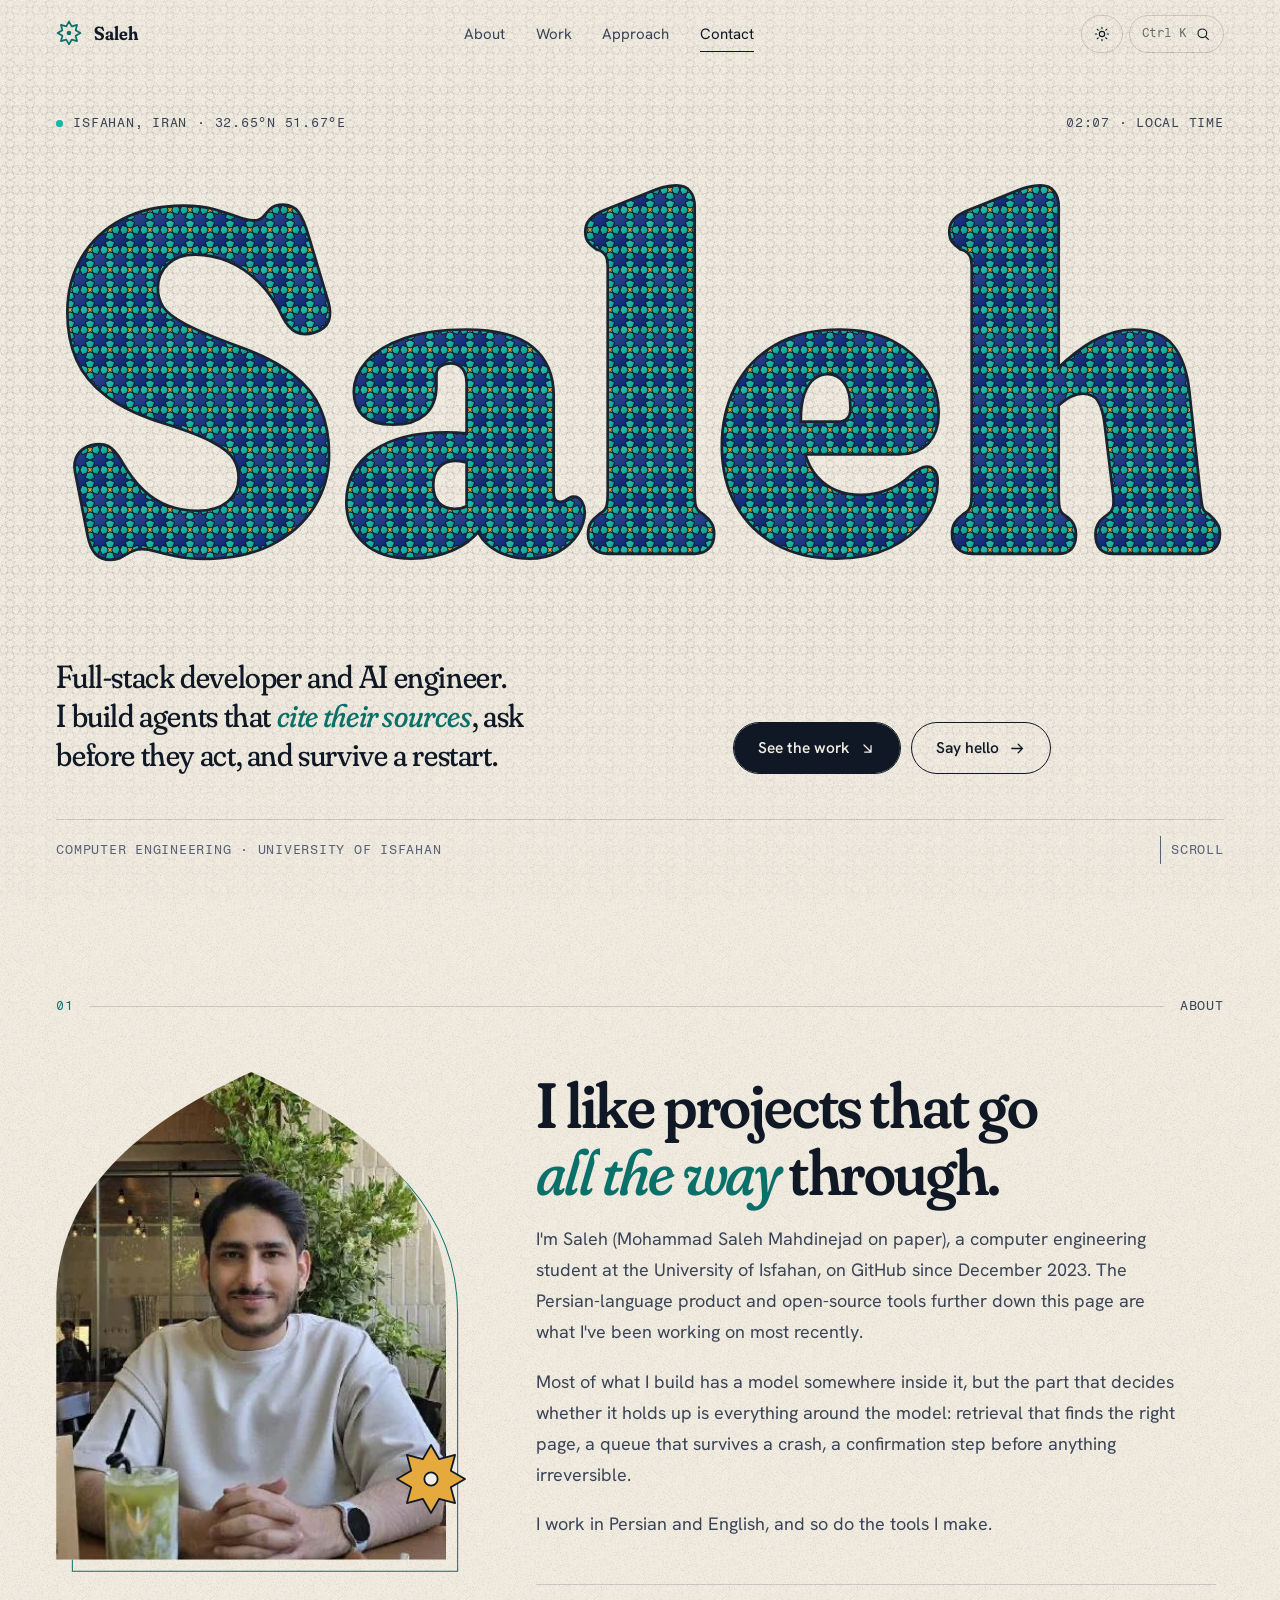
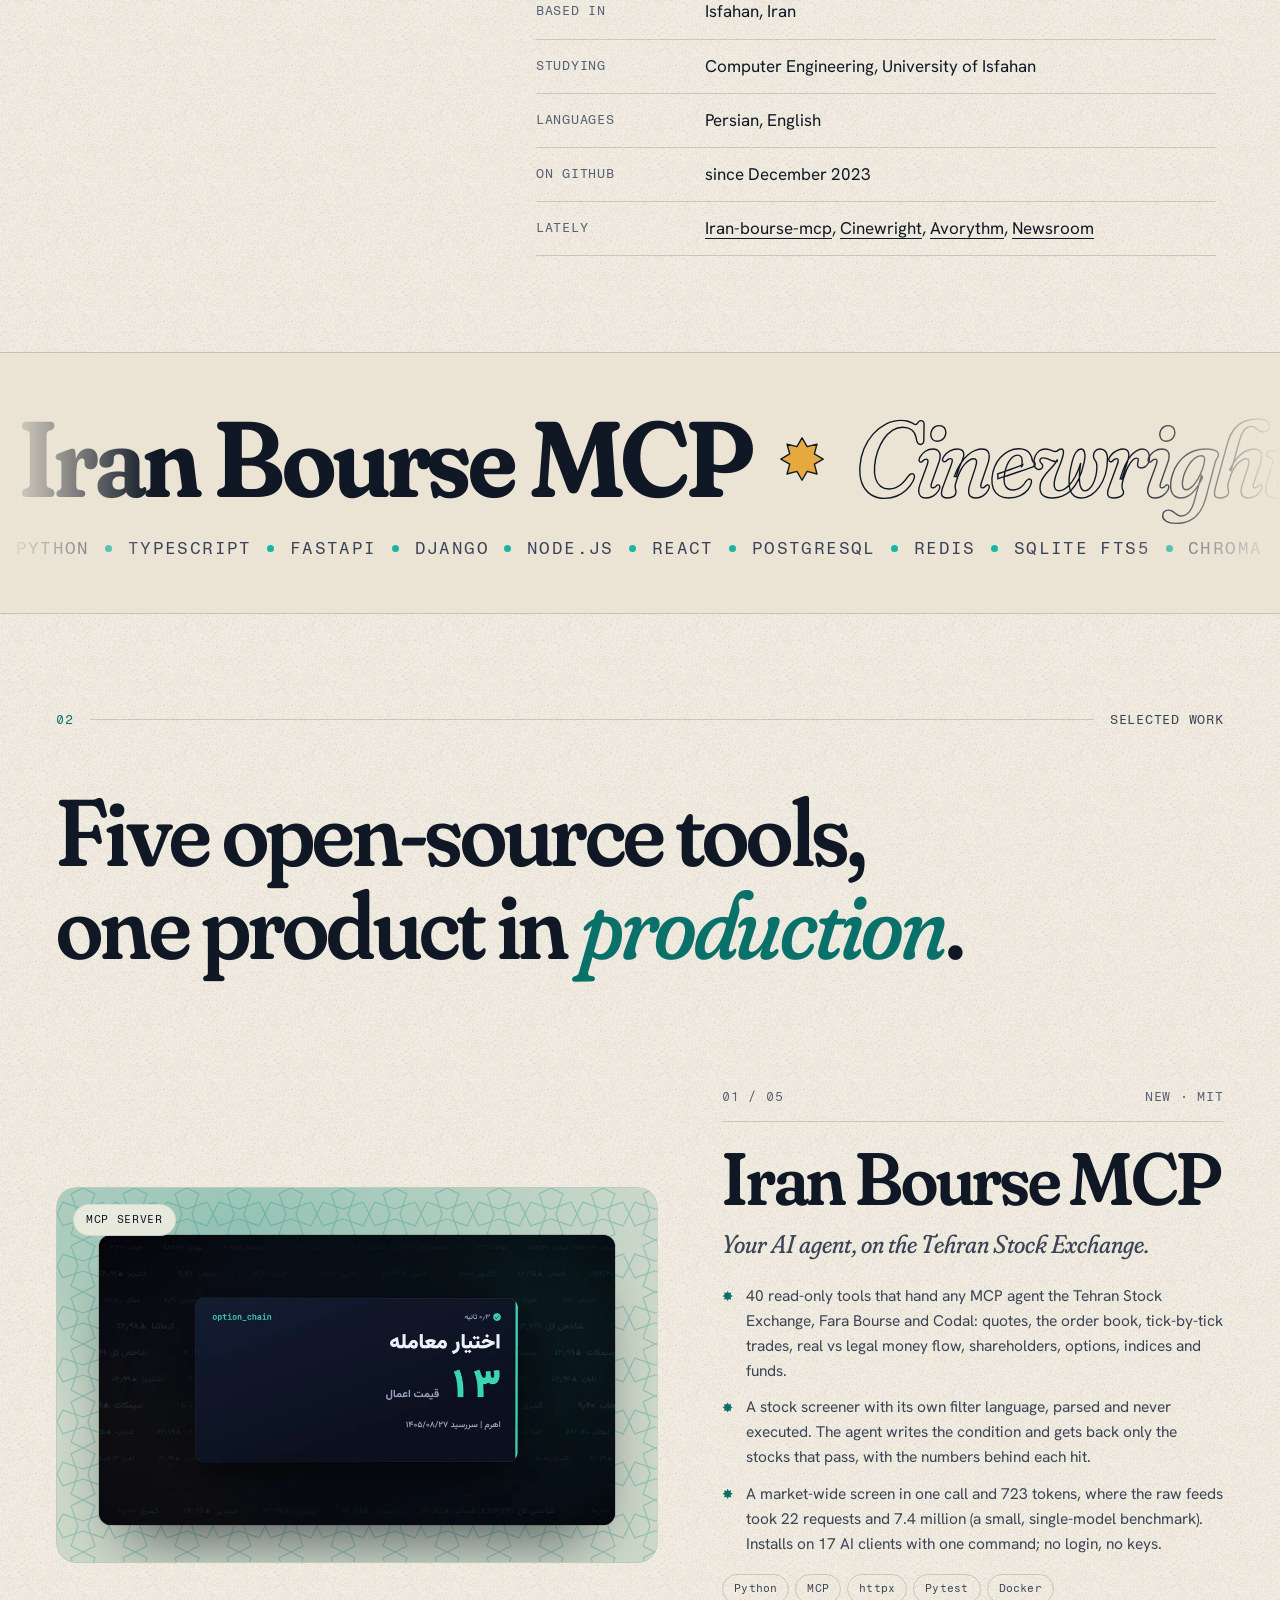
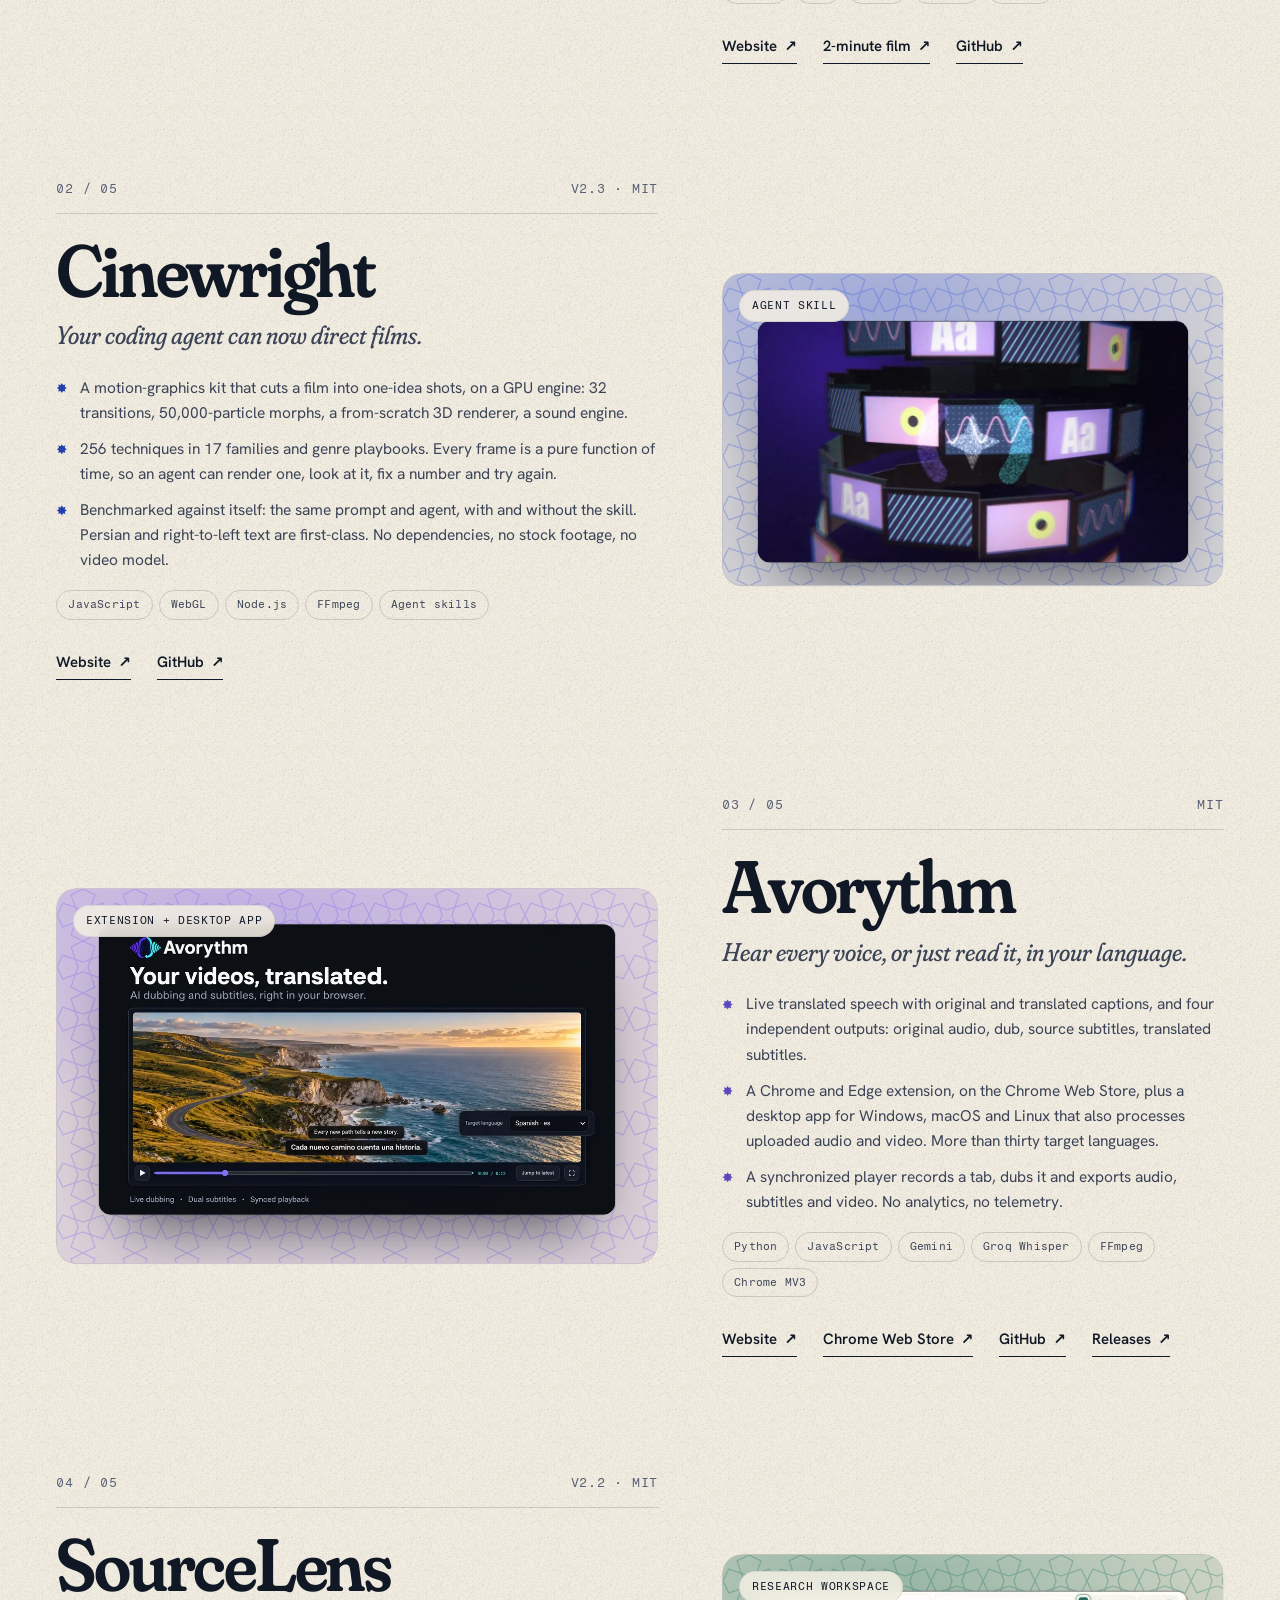
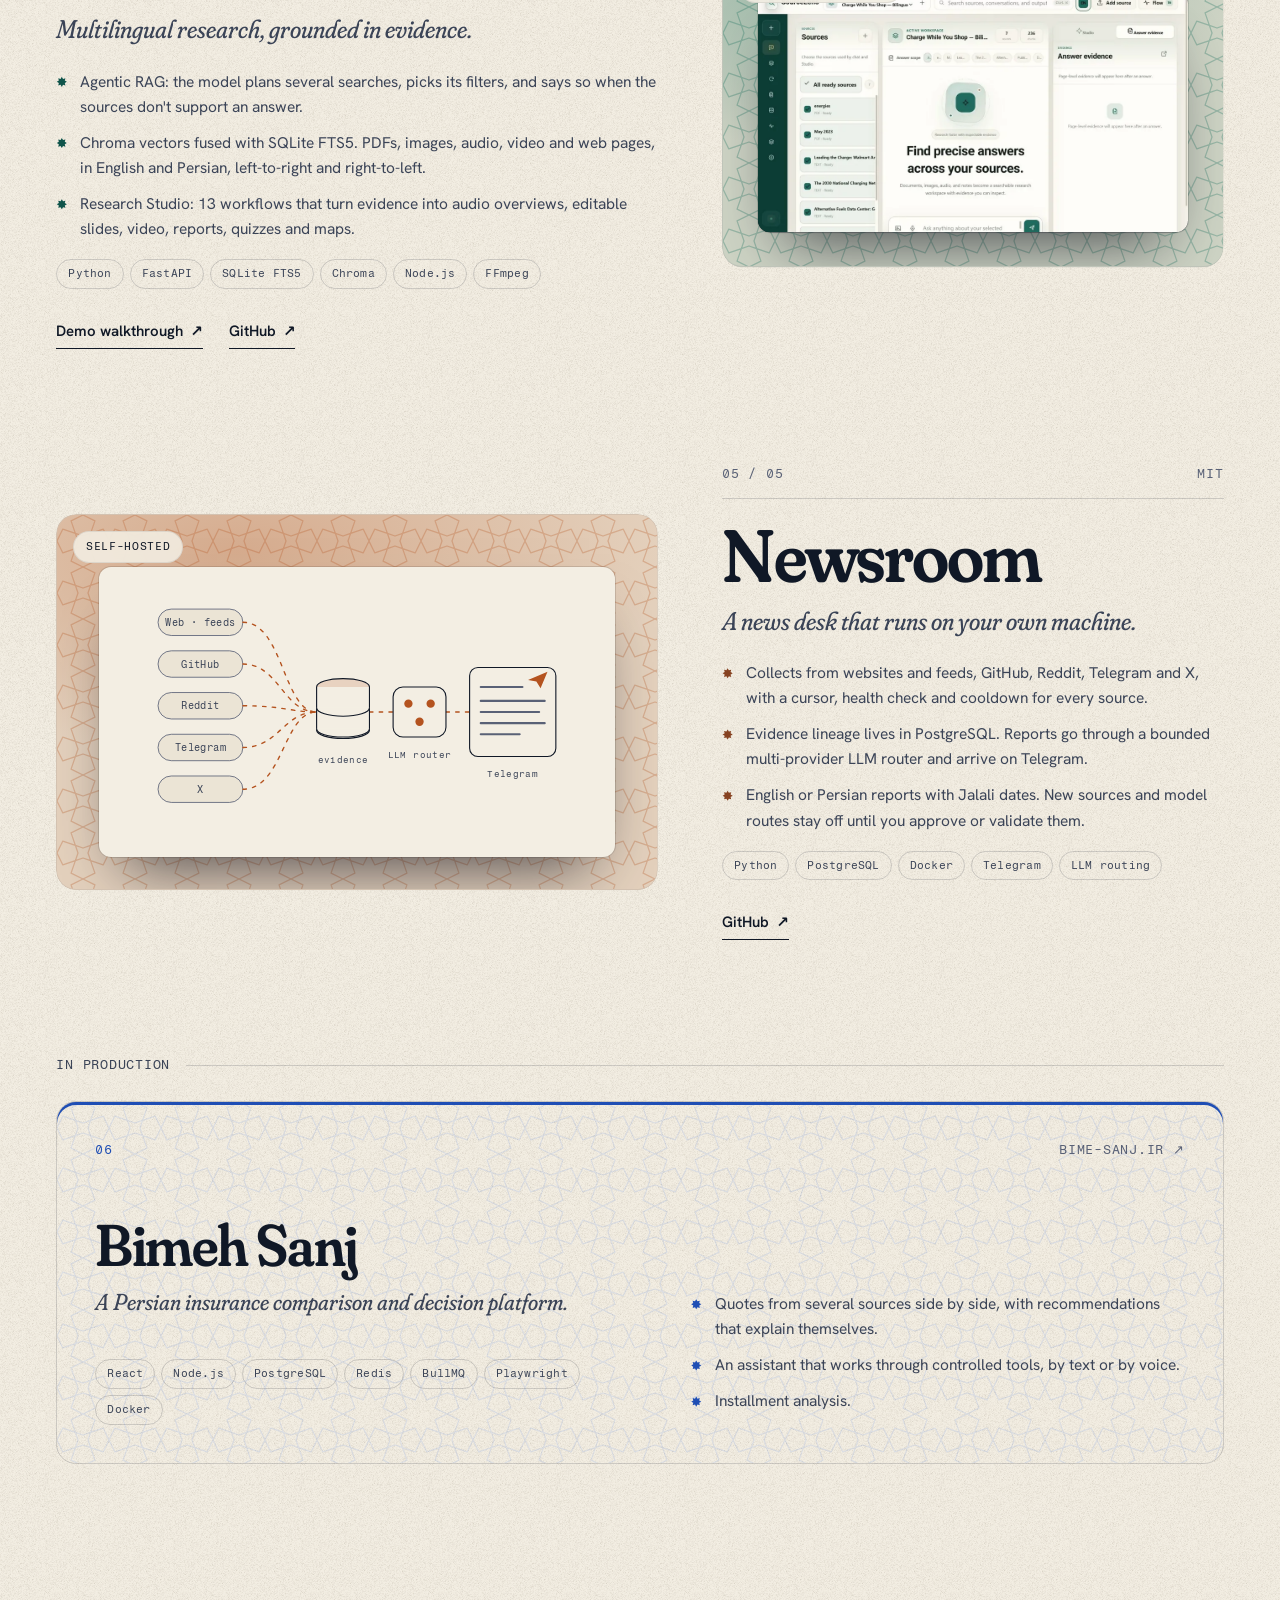
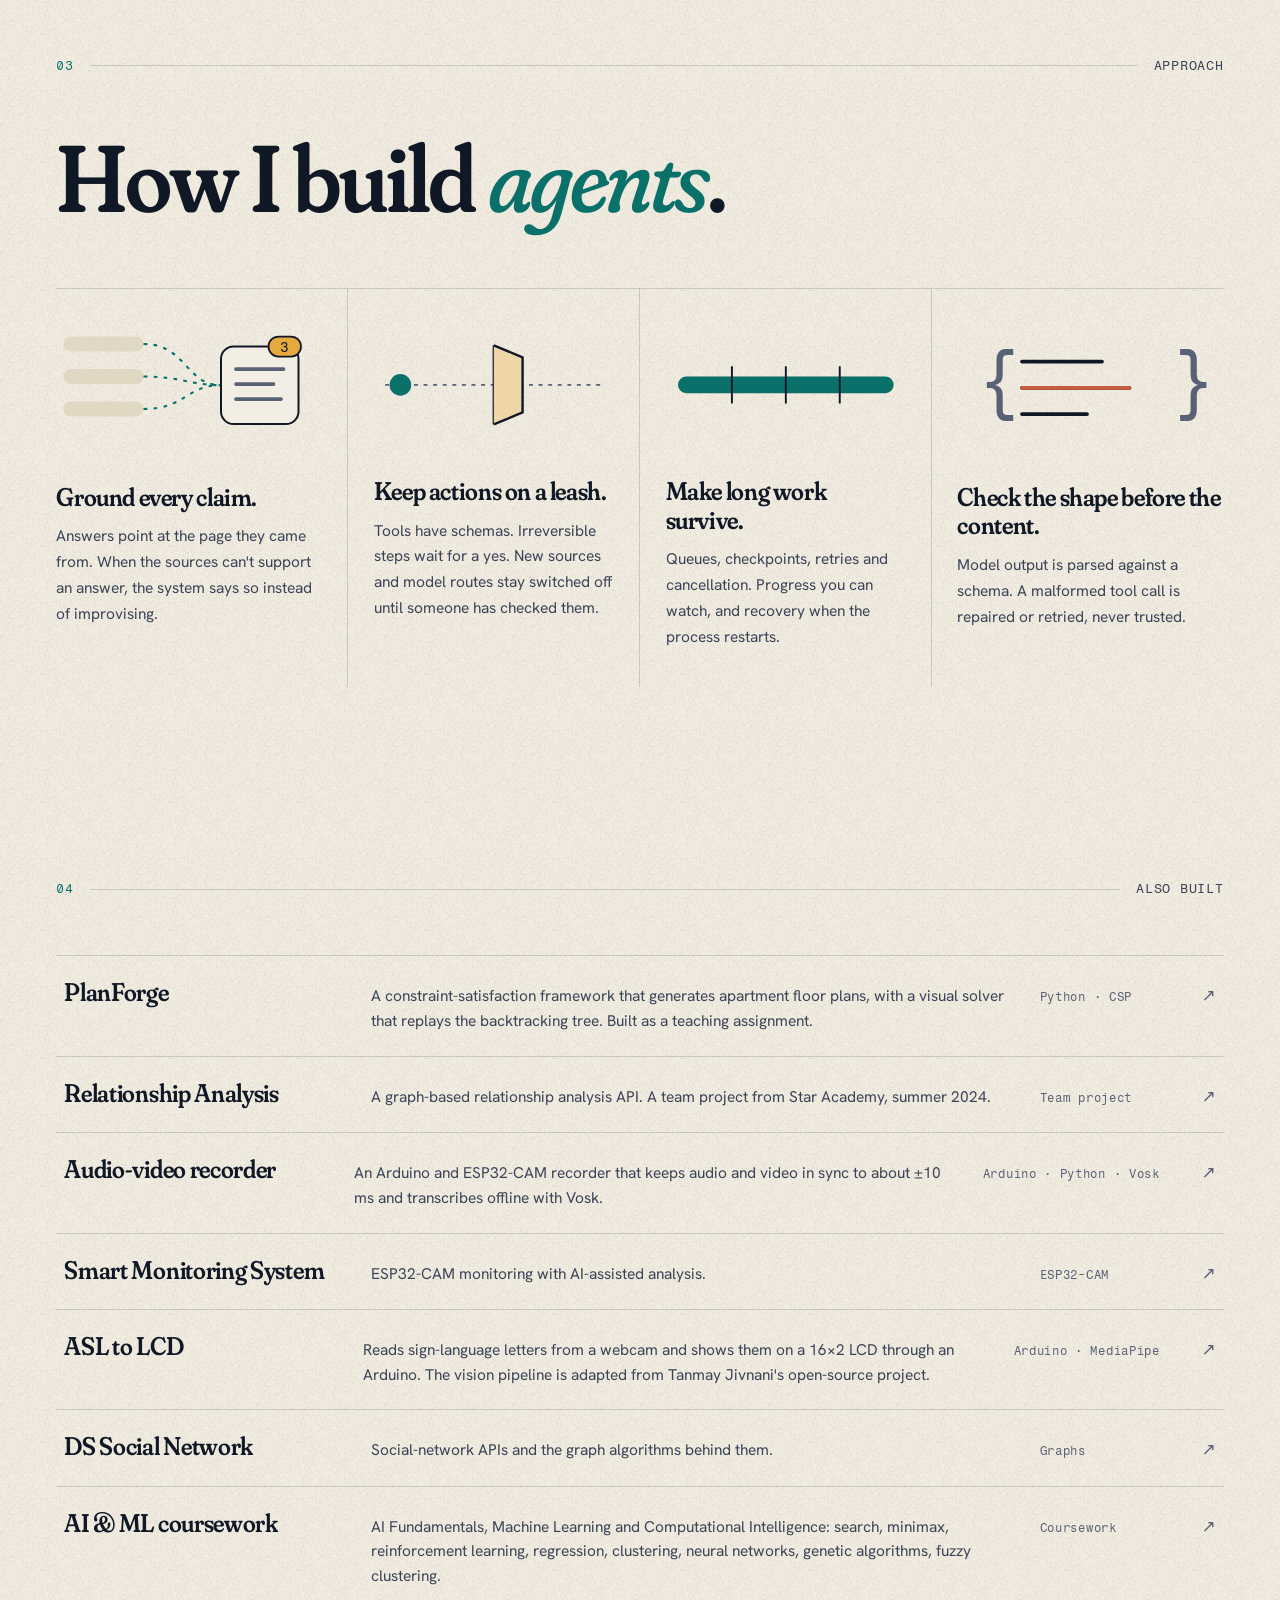
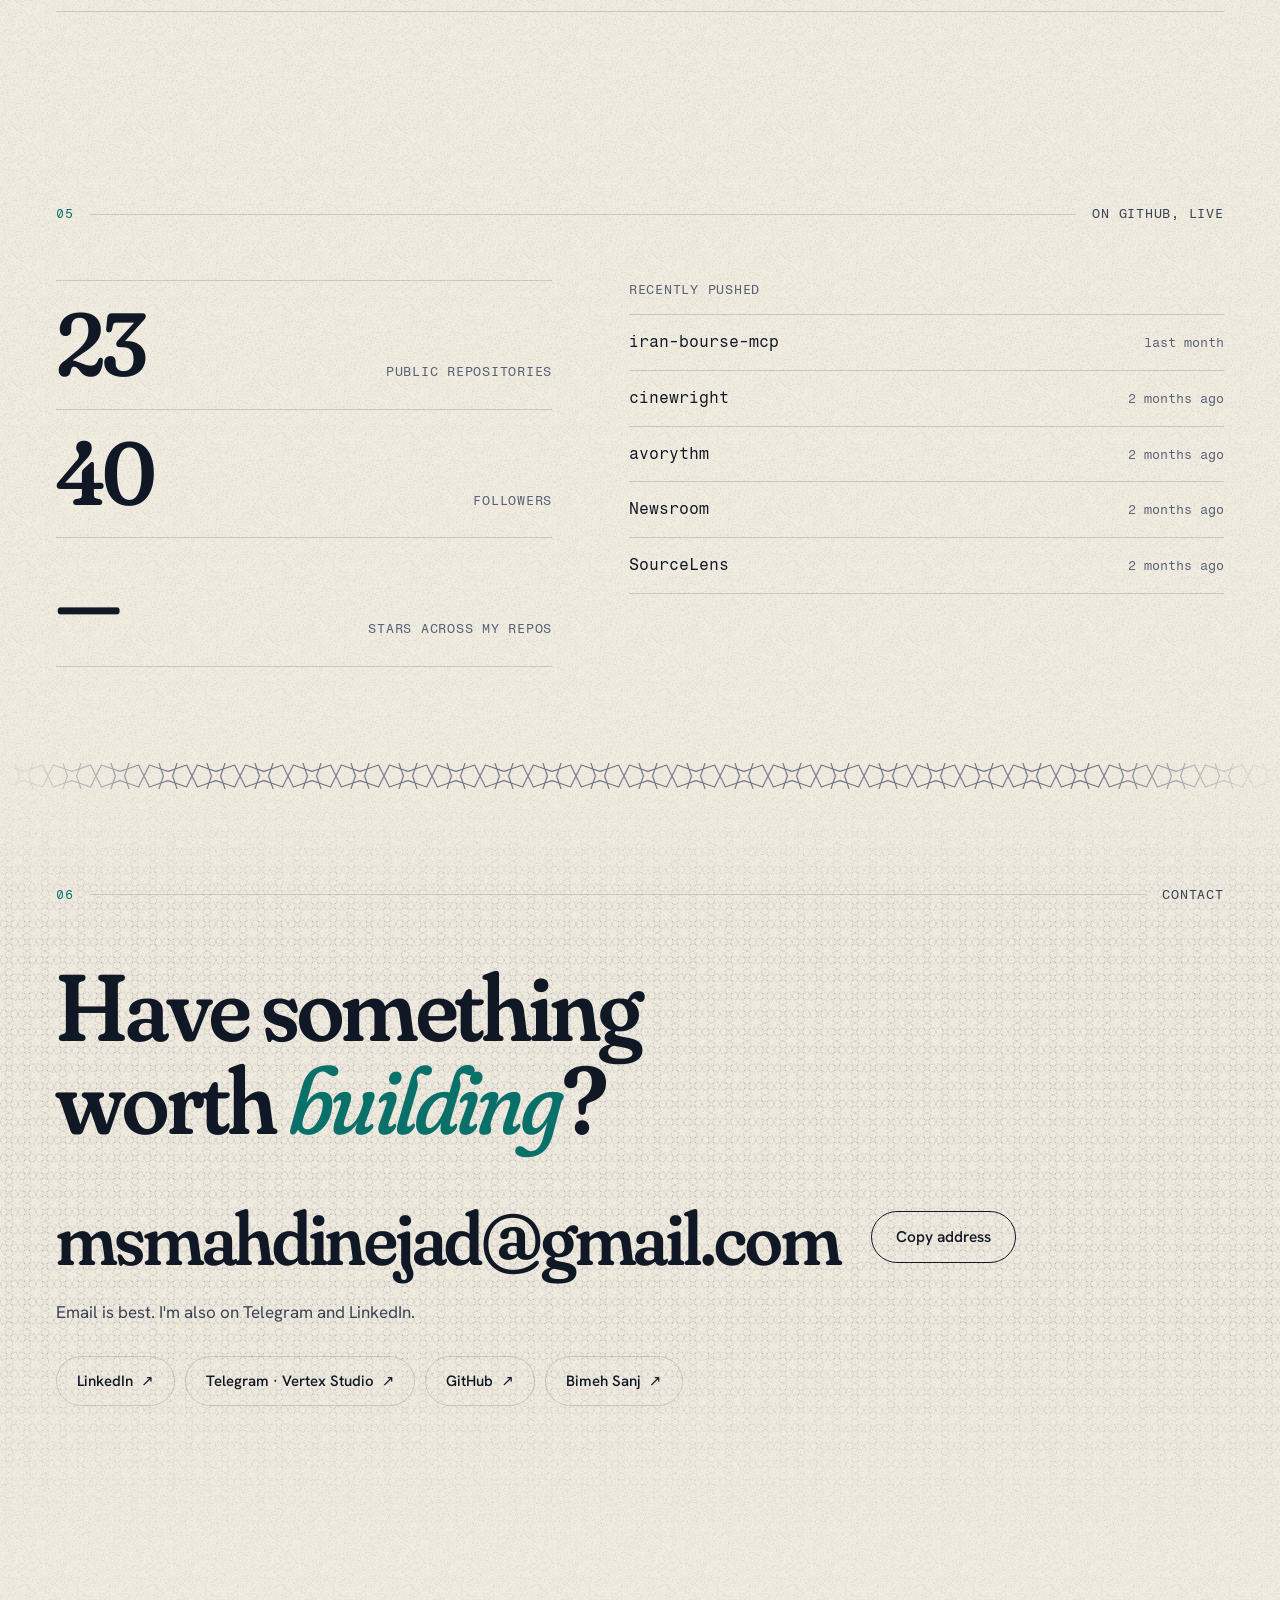
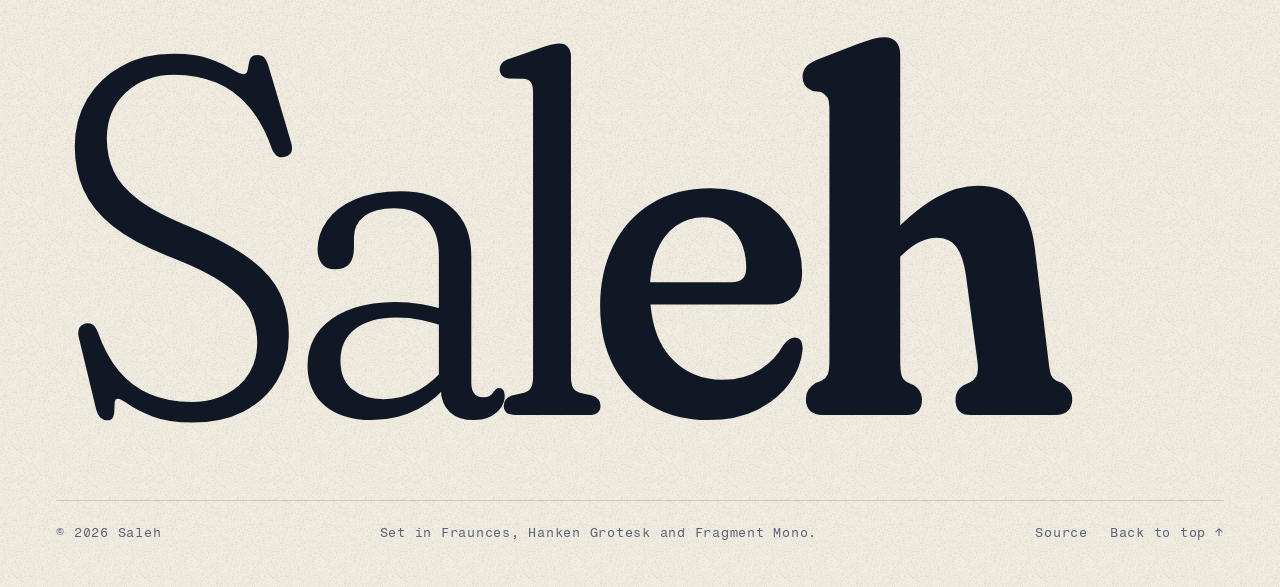
==== commit fe1804b1: "Add Iran Bourse MCP to the profile and the site It leads Selected work in the README as a full-width" ====
--- a/docs/index.html
+++ b/docs/index.html
@@ -4,7 +4,7 @@
 <meta charset="utf-8">
 <meta name="viewport" content="width=device-width, initial-scale=1">
 <title>Saleh — Full-stack developer and AI engineer in Isfahan</title>
-<meta name="description" content="Full-stack developer and AI engineer in Isfahan, Iran. I build agents that cite their sources, ask before they act, and survive a restart. Cinewright, Avorythm, SourceLens, Newsroom.">
+<meta name="description" content="Full-stack developer and AI engineer in Isfahan, Iran. I build agents that cite their sources, ask before they act, and survive a restart. Iran Bourse MCP, Cinewright, Avorythm, SourceLens, Newsroom.">
 <meta name="author" content="Saleh">
 <meta name="theme-color" content="#f3eee3" media="(prefers-color-scheme: light)">
 <meta name="theme-color" content="#0b1020" media="(prefers-color-scheme: dark)">
@@ -121,14 +121,14 @@
 <div><dt class="mono">Studying</dt><dd>Computer Engineering, University of Isfahan</dd></div>
 <div><dt class="mono">Languages</dt><dd>Persian, English</dd></div>
 <div><dt class="mono">On GitHub</dt><dd>since December 2023</dd></div>
-<div><dt class="mono">Lately</dt><dd data-lately=""><a href="https://github.com/msmahdinejad/cinewright">Cinewright</a>, <a href="https://github.com/msmahdinejad/avorythm">Avorythm</a>, <a href="https://github.com/msmahdinejad/Newsroom">Newsroom</a>, <a href="https://github.com/msmahdinejad/SourceLens">SourceLens</a></dd></div>
+<div><dt class="mono">Lately</dt><dd data-lately=""><a href="https://github.com/msmahdinejad/iran-bourse-mcp">Iran-bourse-mcp</a>, <a href="https://github.com/msmahdinejad/cinewright">Cinewright</a>, <a href="https://github.com/msmahdinejad/avorythm">Avorythm</a>, <a href="https://github.com/msmahdinejad/Newsroom">Newsroom</a></dd></div>
 </dl>
 </div>
 </div>
 </div>
 </section>
 <div class="band" data-band="" aria-hidden="true">
-<div class="band__row" data-dir="1"><div class="band__track"><span class="band__item">Cinewright</span><svg class="band__star" viewBox="0 0 100 100"><path d="M17.47 17.47L38.91 23.22L50 4L61.09 23.22L82.53 17.47L76.78 38.91L96 50L76.78 61.09L82.53 82.53L61.09 76.78L50 96L38.91 76.78L17.47 82.53L23.22 61.09L4 50L23.22 38.91Z"/></svg><span class="band__item is-outline">Avorythm</span><svg class="band__star" viewBox="0 0 100 100"><path d="M17.47 17.47L38.91 23.22L50 4L61.09 23.22L82.53 17.47L76.78 38.91L96 50L76.78 61.09L82.53 82.53L61.09 76.78L50 96L38.91 76.78L17.47 82.53L23.22 61.09L4 50L23.22 38.91Z"/></svg><span class="band__item">SourceLens</span><svg class="band__star" viewBox="0 0 100 100"><path d="M17.47 17.47L38.91 23.22L50 4L61.09 23.22L82.53 17.47L76.78 38.91L96 50L76.78 61.09L82.53 82.53L61.09 76.78L50 96L38.91 76.78L17.47 82.53L23.22 61.09L4 50L23.22 38.91Z"/></svg><span class="band__item is-outline">Newsroom</span><svg class="band__star" viewBox="0 0 100 100"><path d="M17.47 17.47L38.91 23.22L50 4L61.09 23.22L82.53 17.47L76.78 38.91L96 50L76.78 61.09L82.53 82.53L61.09 76.78L50 96L38.91 76.78L17.47 82.53L23.22 61.09L4 50L23.22 38.91Z"/></svg><span class="band__item">Bimeh Sanj</span><svg class="band__star" viewBox="0 0 100 100"><path d="M17.47 17.47L38.91 23.22L50 4L61.09 23.22L82.53 17.47L76.78 38.91L96 50L76.78 61.09L82.53 82.53L61.09 76.78L50 96L38.91 76.78L17.47 82.53L23.22 61.09L4 50L23.22 38.91Z"/></svg><span class="band__item is-outline">Vertex Studio</span><svg class="band__star" viewBox="0 0 100 100"><path d="M17.47 17.47L38.91 23.22L50 4L61.09 23.22L82.53 17.47L76.78 38.91L96 50L76.78 61.09L82.53 82.53L61.09 76.78L50 96L38.91 76.78L17.47 82.53L23.22 61.09L4 50L23.22 38.91Z"/></svg><span class="band__item">Cinewright</span><svg class="band__star" viewBox="0 0 100 100"><path d="M17.47 17.47L38.91 23.22L50 4L61.09 23.22L82.53 17.47L76.78 38.91L96 50L76.78 61.09L82.53 82.53L61.09 76.78L50 96L38.91 76.78L17.47 82.53L23.22 61.09L4 50L23.22 38.91Z"/></svg><span class="band__item is-outline">Avorythm</span><svg class="band__star" viewBox="0 0 100 100"><path d="M17.47 17.47L38.91 23.22L50 4L61.09 23.22L82.53 17.47L76.78 38.91L96 50L76.78 61.09L82.53 82.53L61.09 76.78L50 96L38.91 76.78L17.47 82.53L23.22 61.09L4 50L23.22 38.91Z"/></svg><span class="band__item">SourceLens</span><svg class="band__star" viewBox="0 0 100 100"><path d="M17.47 17.47L38.91 23.22L50 4L61.09 23.22L82.53 17.47L76.78 38.91L96 50L76.78 61.09L82.53 82.53L61.09 76.78L50 96L38.91 76.78L17.47 82.53L23.22 61.09L4 50L23.22 38.91Z"/></svg><span class="band__item is-outline">Newsroom</span><svg class="band__star" viewBox="0 0 100 100"><path d="M17.47 17.47L38.91 23.22L50 4L61.09 23.22L82.53 17.47L76.78 38.91L96 50L76.78 61.09L82.53 82.53L61.09 76.78L50 96L38.91 76.78L17.47 82.53L23.22 61.09L4 50L23.22 38.91Z"/></svg><span class="band__item">Bimeh Sanj</span><svg class="band__star" viewBox="0 0 100 100"><path d="M17.47 17.47L38.91 23.22L50 4L61.09 23.22L82.53 17.47L76.78 38.91L96 50L76.78 61.09L82.53 82.53L61.09 76.78L50 96L38.91 76.78L17.47 82.53L23.22 61.09L4 50L23.22 38.91Z"/></svg><span class="band__item is-outline">Vertex Studio</span><svg class="band__star" viewBox="0 0 100 100"><path d="M17.47 17.47L38.91 23.22L50 4L61.09 23.22L82.53 17.47L76.78 38.91L96 50L76.78 61.09L82.53 82.53L61.09 76.78L50 96L38.91 76.78L17.47 82.53L23.22 61.09L4 50L23.22 38.91Z"/></svg></div></div>
+<div class="band__row" data-dir="1"><div class="band__track"><span class="band__item">Iran Bourse MCP</span><svg class="band__star" viewBox="0 0 100 100"><path d="M17.47 17.47L38.91 23.22L50 4L61.09 23.22L82.53 17.47L76.78 38.91L96 50L76.78 61.09L82.53 82.53L61.09 76.78L50 96L38.91 76.78L17.47 82.53L23.22 61.09L4 50L23.22 38.91Z"/></svg><span class="band__item is-outline">Cinewright</span><svg class="band__star" viewBox="0 0 100 100"><path d="M17.47 17.47L38.91 23.22L50 4L61.09 23.22L82.53 17.47L76.78 38.91L96 50L76.78 61.09L82.53 82.53L61.09 76.78L50 96L38.91 76.78L17.47 82.53L23.22 61.09L4 50L23.22 38.91Z"/></svg><span class="band__item">Avorythm</span><svg class="band__star" viewBox="0 0 100 100"><path d="M17.47 17.47L38.91 23.22L50 4L61.09 23.22L82.53 17.47L76.78 38.91L96 50L76.78 61.09L82.53 82.53L61.09 76.78L50 96L38.91 76.78L17.47 82.53L23.22 61.09L4 50L23.22 38.91Z"/></svg><span class="band__item is-outline">SourceLens</span><svg class="band__star" viewBox="0 0 100 100"><path d="M17.47 17.47L38.91 23.22L50 4L61.09 23.22L82.53 17.47L76.78 38.91L96 50L76.78 61.09L82.53 82.53L61.09 76.78L50 96L38.91 76.78L17.47 82.53L23.22 61.09L4 50L23.22 38.91Z"/></svg><span class="band__item">Newsroom</span><svg class="band__star" viewBox="0 0 100 100"><path d="M17.47 17.47L38.91 23.22L50 4L61.09 23.22L82.53 17.47L76.78 38.91L96 50L76.78 61.09L82.53 82.53L61.09 76.78L50 96L38.91 76.78L17.47 82.53L23.22 61.09L4 50L23.22 38.91Z"/></svg><span class="band__item is-outline">Bimeh Sanj</span><svg class="band__star" viewBox="0 0 100 100"><path d="M17.47 17.47L38.91 23.22L50 4L61.09 23.22L82.53 17.47L76.78 38.91L96 50L76.78 61.09L82.53 82.53L61.09 76.78L50 96L38.91 76.78L17.47 82.53L23.22 61.09L4 50L23.22 38.91Z"/></svg><span class="band__item">Vertex Studio</span><svg class="band__star" viewBox="0 0 100 100"><path d="M17.47 17.47L38.91 23.22L50 4L61.09 23.22L82.53 17.47L76.78 38.91L96 50L76.78 61.09L82.53 82.53L61.09 76.78L50 96L38.91 76.78L17.47 82.53L23.22 61.09L4 50L23.22 38.91Z"/></svg><span class="band__item is-outline">MCP</span><svg class="band__star" viewBox="0 0 100 100"><path d="M17.47 17.47L38.91 23.22L50 4L61.09 23.22L82.53 17.47L76.78 38.91L96 50L76.78 61.09L82.53 82.53L61.09 76.78L50 96L38.91 76.78L17.47 82.53L23.22 61.09L4 50L23.22 38.91Z"/></svg><span class="band__item">Iran Bourse MCP</span><svg class="band__star" viewBox="0 0 100 100"><path d="M17.47 17.47L38.91 23.22L50 4L61.09 23.22L82.53 17.47L76.78 38.91L96 50L76.78 61.09L82.53 82.53L61.09 76.78L50 96L38.91 76.78L17.47 82.53L23.22 61.09L4 50L23.22 38.91Z"/></svg><span class="band__item is-outline">Cinewright</span><svg class="band__star" viewBox="0 0 100 100"><path d="M17.47 17.47L38.91 23.22L50 4L61.09 23.22L82.53 17.47L76.78 38.91L96 50L76.78 61.09L82.53 82.53L61.09 76.78L50 96L38.91 76.78L17.47 82.53L23.22 61.09L4 50L23.22 38.91Z"/></svg><span class="band__item">Avorythm</span><svg class="band__star" viewBox="0 0 100 100"><path d="M17.47 17.47L38.91 23.22L50 4L61.09 23.22L82.53 17.47L76.78 38.91L96 50L76.78 61.09L82.53 82.53L61.09 76.78L50 96L38.91 76.78L17.47 82.53L23.22 61.09L4 50L23.22 38.91Z"/></svg><span class="band__item is-outline">SourceLens</span><svg class="band__star" viewBox="0 0 100 100"><path d="M17.47 17.47L38.91 23.22L50 4L61.09 23.22L82.53 17.47L76.78 38.91L96 50L76.78 61.09L82.53 82.53L61.09 76.78L50 96L38.91 76.78L17.47 82.53L23.22 61.09L4 50L23.22 38.91Z"/></svg><span class="band__item">Newsroom</span><svg class="band__star" viewBox="0 0 100 100"><path d="M17.47 17.47L38.91 23.22L50 4L61.09 23.22L82.53 17.47L76.78 38.91L96 50L76.78 61.09L82.53 82.53L61.09 76.78L50 96L38.91 76.78L17.47 82.53L23.22 61.09L4 50L23.22 38.91Z"/></svg><span class="band__item is-outline">Bimeh Sanj</span><svg class="band__star" viewBox="0 0 100 100"><path d="M17.47 17.47L38.91 23.22L50 4L61.09 23.22L82.53 17.47L76.78 38.91L96 50L76.78 61.09L82.53 82.53L61.09 76.78L50 96L38.91 76.78L17.47 82.53L23.22 61.09L4 50L23.22 38.91Z"/></svg><span class="band__item">Vertex Studio</span><svg class="band__star" viewBox="0 0 100 100"><path d="M17.47 17.47L38.91 23.22L50 4L61.09 23.22L82.53 17.47L76.78 38.91L96 50L76.78 61.09L82.53 82.53L61.09 76.78L50 96L38.91 76.78L17.47 82.53L23.22 61.09L4 50L23.22 38.91Z"/></svg><span class="band__item is-outline">MCP</span><svg class="band__star" viewBox="0 0 100 100"><path d="M17.47 17.47L38.91 23.22L50 4L61.09 23.22L82.53 17.47L76.78 38.91L96 50L76.78 61.09L82.53 82.53L61.09 76.78L50 96L38.91 76.78L17.47 82.53L23.22 61.09L4 50L23.22 38.91Z"/></svg></div></div>
 <div class="band__row band__row--stack" data-dir="-1"><div class="band__track"><span class="band__item">Python</span><i class="band__dot"></i><span class="band__item">TypeScript</span><i class="band__dot"></i><span class="band__item">FastAPI</span><i class="band__dot"></i><span class="band__item">Django</span><i class="band__dot"></i><span class="band__item">Node.js</span><i class="band__dot"></i><span class="band__item">React</span><i class="band__dot"></i><span class="band__item">PostgreSQL</span><i class="band__dot"></i><span class="band__item">Redis</span><i class="band__dot"></i><span class="band__item">SQLite FTS5</span><i class="band__dot"></i><span class="band__item">Chroma</span><i class="band__dot"></i><span class="band__item">Celery</span><i class="band__dot"></i><span class="band__item">BullMQ</span><i class="band__dot"></i><span class="band__item">WebGL</span><i class="band__dot"></i><span class="band__item">FFmpeg</span><i class="band__dot"></i><span class="band__item">Docker</span><i class="band__dot"></i><span class="band__item">Playwright</span><i class="band__dot"></i><span class="band__item">Python</span><i class="band__dot"></i><span class="band__item">TypeScript</span><i class="band__dot"></i><span class="band__item">FastAPI</span><i class="band__dot"></i><span class="band__item">Django</span><i class="band__dot"></i><span class="band__item">Node.js</span><i class="band__dot"></i><span class="band__item">React</span><i class="band__dot"></i><span class="band__item">PostgreSQL</span><i class="band__dot"></i><span class="band__item">Redis</span><i class="band__dot"></i><span class="band__item">SQLite FTS5</span><i class="band__dot"></i><span class="band__item">Chroma</span><i class="band__dot"></i><span class="band__item">Celery</span><i class="band__dot"></i><span class="band__item">BullMQ</span><i class="band__dot"></i><span class="band__item">WebGL</span><i class="band__dot"></i><span class="band__item">FFmpeg</span><i class="band__dot"></i><span class="band__item">Docker</span><i class="band__dot"></i><span class="band__item">Playwright</span><i class="band__dot"></i></div></div>
 </div>
 <!-- ================================================================== work -->
@@ -139,10 +139,37 @@
 <span class="lbl mono">Selected work</span>
 </header>
 <h2 class="display display--xl" data-reveal="">
-Four open-source tools,<br/>one product in <em>production</em>.
+Five open-source tools,<br/>one product in <em>production</em>.
 </h2>
-<!-- 1 · Cinewright -->
-<article class="work" data-reveal="" style="--c:#2c4fe0">
+<!-- 1 · Iran Bourse MCP -->
+<article class="work" data-reveal="" style="--c:#0e8f84">
+<div class="work__media" data-tilt="">
+<div class="work__wall"></div>
+<div class="work__frame">
+<video aria-hidden="true" data-poster="assets/img/work/iran-bourse-mcp-poster.webp" data-src="assets/img/work/iran-bourse-mcp.mp4" loop="" muted="" playsinline="" preload="none"></video>Tool cards from the Iran Bourse MCP launch film: options, index history, capital increases, funds
+
+</div>
+<span class="work__chip mono">MCP server</span>
+</div>
+<div class="work__body">
+<div class="work__meta mono"><span>01 / 05</span><span>New · MIT</span></div>
+<h3 class="work__title">Iran Bourse MCP</h3>
+<p class="work__tag">Your AI agent, on the Tehran Stock Exchange.</p>
+<ul class="work__points">
+<li>40 read-only tools that hand any MCP agent the Tehran Stock Exchange, Fara Bourse and Codal: quotes, the order book, tick-by-tick trades, real vs legal money flow, shareholders, options, indices and funds.</li>
+<li>A stock screener with its own filter language, parsed and never executed. The agent writes the condition and gets back only the stocks that pass, with the numbers behind each hit.</li>
+<li>A market-wide screen in one call and 723 tokens, where the raw feeds took 22 requests and 7.4 million (a small, single-model benchmark). Installs on 17 AI clients with one command; no login, no keys.</li>
+</ul>
+<ul class="tags mono"><li>Python</li><li>MCP</li><li>httpx</li><li>Pytest</li><li>Docker</li></ul>
+<div class="work__links">
+<a class="link" href="https://msmahdinejad.github.io/iran-bourse-mcp/" rel="noopener" target="_blank">Website<i aria-hidden="true">↗</i></a>
+<a class="link" href="https://msmahdinejad.github.io/iran-bourse-mcp/#film" rel="noopener" target="_blank">2-minute film<i aria-hidden="true">↗</i></a>
+<a class="link" href="https://github.com/msmahdinejad/iran-bourse-mcp" rel="noopener" target="_blank">GitHub<i aria-hidden="true">↗</i></a>
+</div>
+</div>
+</article>
+<!-- 2 · Cinewright -->
+<article class="work work--flip" data-reveal="" style="--c:#2c4fe0">
 <div class="work__media" data-tilt="">
 <div class="work__wall"></div>
 <div class="work__frame">
@@ -152,7 +179,7 @@
 <span class="work__chip mono">Agent skill</span>
 </div>
 <div class="work__body">
-<div class="work__meta mono"><span>01 / 04</span><span>v2.3 · MIT</span></div>
+<div class="work__meta mono"><span>02 / 05</span><span>v2.3 · MIT</span></div>
 <h3 class="work__title">Cinewright</h3>
 <p class="work__tag">Your coding agent can now direct films.</p>
 <ul class="work__points">
@@ -167,8 +194,8 @@
 </div>
 </div>
 </article>
-<!-- 2 · Avorythm -->
-<article class="work work--flip" data-reveal="" style="--c:#7a5af8">
+<!-- 3 · Avorythm -->
+<article class="work" data-reveal="" style="--c:#7a5af8">
 <div class="work__media" data-tilt="">
 <div class="work__wall"></div>
 <div class="work__frame">
@@ -178,7 +205,7 @@
 <span class="work__chip mono">Extension + desktop app</span>
 </div>
 <div class="work__body">
-<div class="work__meta mono"><span>02 / 04</span><span>MIT</span></div>
+<div class="work__meta mono"><span>03 / 05</span><span>MIT</span></div>
 <h3 class="work__title">Avorythm</h3>
 <p class="work__tag">Hear every voice, or just read it, in your language.</p>
 <ul class="work__points">
@@ -195,8 +222,8 @@
 </div>
 </div>
 </article>
-<!-- 3 · SourceLens -->
-<article class="work" data-reveal="" style="--c:#0f6b58">
+<!-- 4 · SourceLens -->
+<article class="work work--flip" data-reveal="" style="--c:#0f6b58">
 <div class="work__media" data-tilt="">
 <div class="work__wall"></div>
 <div class="work__frame">
@@ -205,7 +232,7 @@
 <span class="work__chip mono">Research workspace</span>
 </div>
 <div class="work__body">
-<div class="work__meta mono"><span>03 / 04</span><span>v2.2 · MIT</span></div>
+<div class="work__meta mono"><span>04 / 05</span><span>v2.2 · MIT</span></div>
 <h3 class="work__title">SourceLens</h3>
 <p class="work__tag">Multilingual research, grounded in evidence.</p>
 <ul class="work__points">
@@ -220,8 +247,8 @@
 </div>
 </div>
 </article>
-<!-- 4 · Newsroom -->
-<article class="work work--flip" data-reveal="" style="--c:#b4531f">
+<!-- 5 · Newsroom -->
+<article class="work" data-reveal="" style="--c:#b4531f">
 <div class="work__media" data-tilt="">
 <div class="work__wall"></div>
 <div class="work__frame work__frame--art">
@@ -258,7 +285,7 @@
 <span class="work__chip mono">Self-hosted</span>
 </div>
 <div class="work__body">
-<div class="work__meta mono"><span>04 / 04</span><span>MIT</span></div>
+<div class="work__meta mono"><span>05 / 05</span><span>MIT</span></div>
 <h3 class="work__title">Newsroom</h3>
 <p class="work__tag">A news desk that runs on your own machine.</p>
 <ul class="work__points">
@@ -281,7 +308,7 @@
 <div class="prod__grid prod__grid--one">
 <a class="site" href="https://bime-sanj.ir" rel="noopener" style="--c:#2563eb" target="_blank">
 <div class="site__wall"></div>
-<div class="site__top mono"><span>05</span><span>bime-sanj.ir ↗</span></div>
+<div class="site__top mono"><span>06</span><span>bime-sanj.ir ↗</span></div>
 <h3 class="site__title">Bimeh Sanj</h3>
 <p class="site__tag">A Persian insurance comparison and decision platform.</p>
 <ul class="site__points">
@@ -396,18 +423,18 @@
 </header>
 <div class="gh__grid" data-gh="">
 <dl class="stats" data-reveal="">
-<div><dt class="mono">Public repositories</dt><dd class="num" data-count="20" data-stat="repos">20</dd></div>
+<div><dt class="mono">Public repositories</dt><dd class="num" data-count="23" data-stat="repos">23</dd></div>
 <div><dt class="mono">Followers</dt><dd class="num" data-count="40" data-stat="followers">40</dd></div>
 <div><dt class="mono">Stars across my repos</dt><dd class="num" data-stat="stars">—</dd></div>
 </dl>
 <div class="gh__recent" data-reveal="" style="--d:.08s">
 <h3 class="mono">Recently pushed</h3>
 <ol class="recent" data-recent="">
+<li><a href="https://github.com/msmahdinejad/iran-bourse-mcp"><b>iran-bourse-mcp</b><span class="when" data-when="2026-11-05T13:49:01Z"></span></a></li>
 <li><a href="https://github.com/msmahdinejad/cinewright"><b>cinewright</b><span class="when" data-when="2026-10-10T20:39:15Z"></span></a></li>
 <li><a href="https://github.com/msmahdinejad/avorythm"><b>avorythm</b><span class="when" data-when="2026-10-10T20:14:56Z"></span></a></li>
 <li><a href="https://github.com/msmahdinejad/Newsroom"><b>Newsroom</b><span class="when" data-when="2026-10-06T20:55:32Z"></span></a></li>
 <li><a href="https://github.com/msmahdinejad/SourceLens"><b>SourceLens</b><span class="when" data-when="2026-10-06T19:37:54Z"></span></a></li>
-<li><a href="https://github.com/msmahdinejad/PlanForge"><b>PlanForge</b><span class="when" data-when="2026-07-28T15:38:20Z"></span></a></li>
 </ol>
 <div class="langs" data-langs="" hidden=""></div>
 </div>
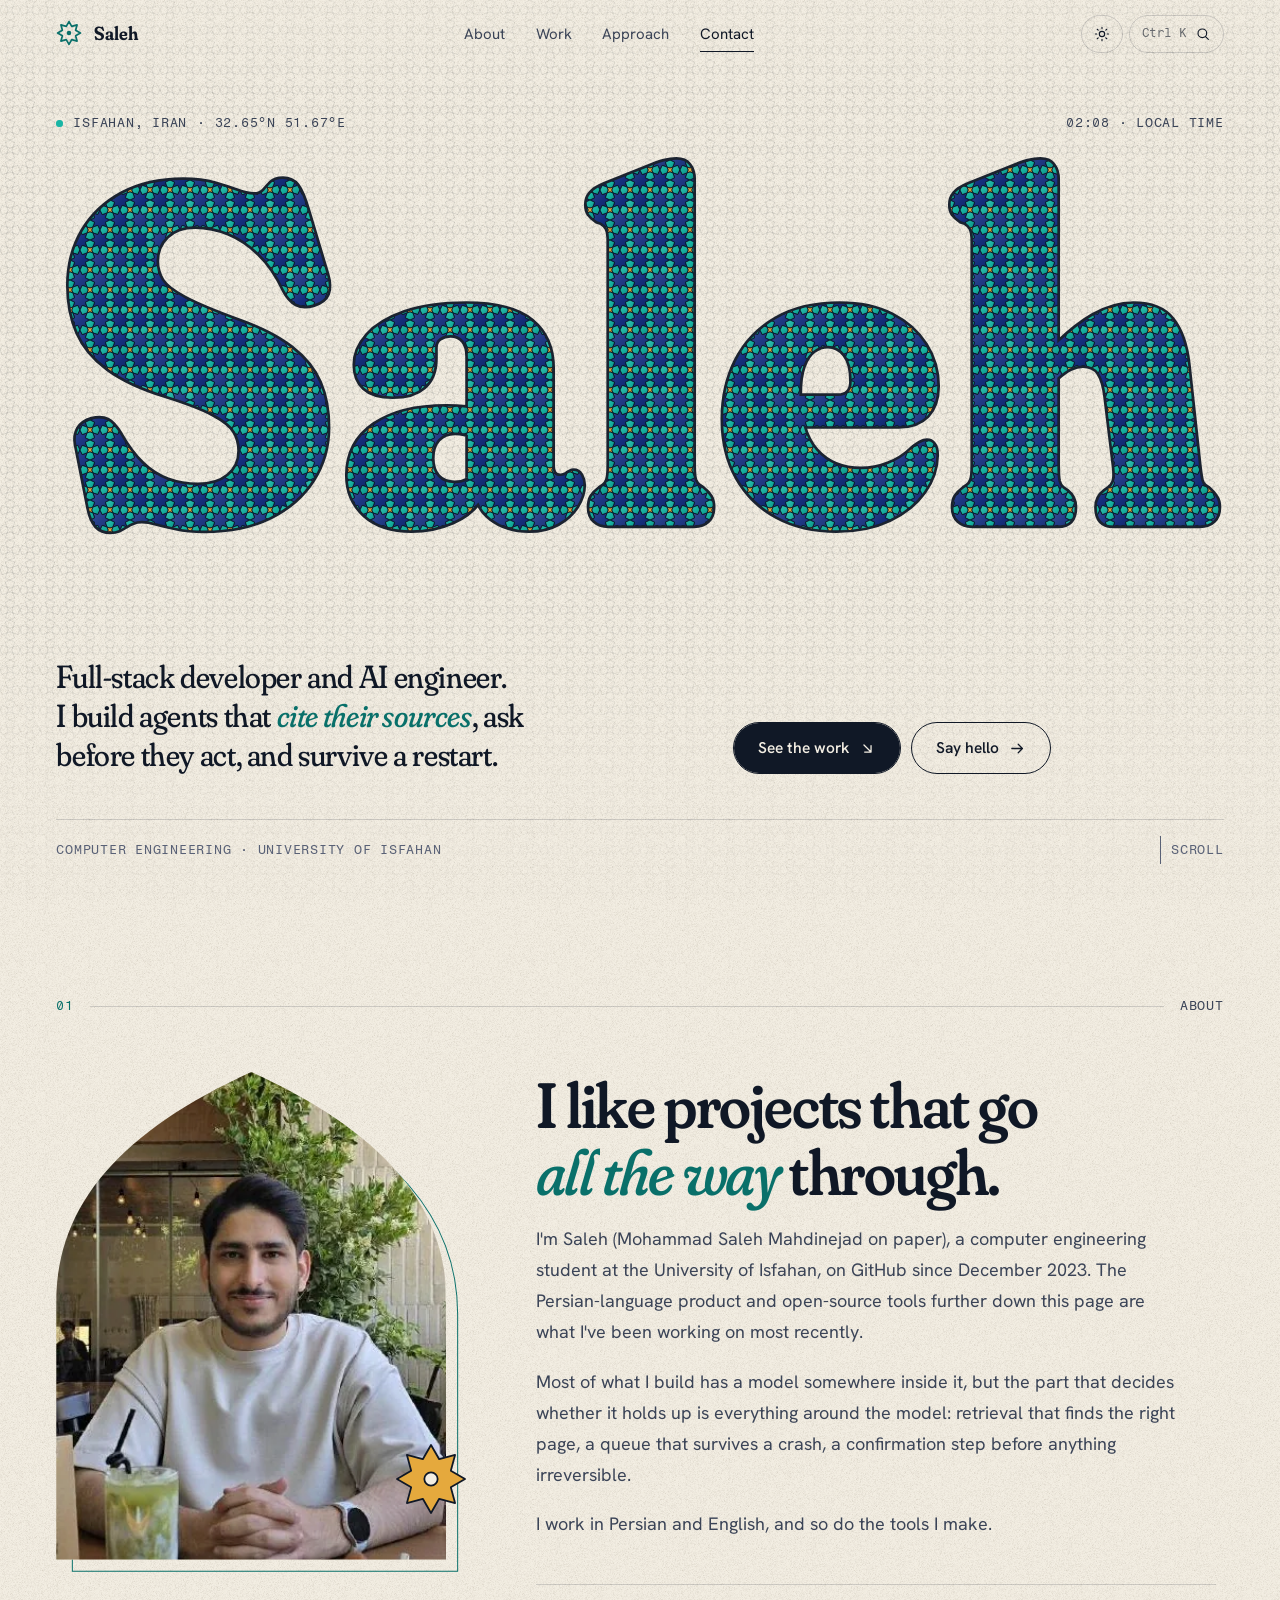
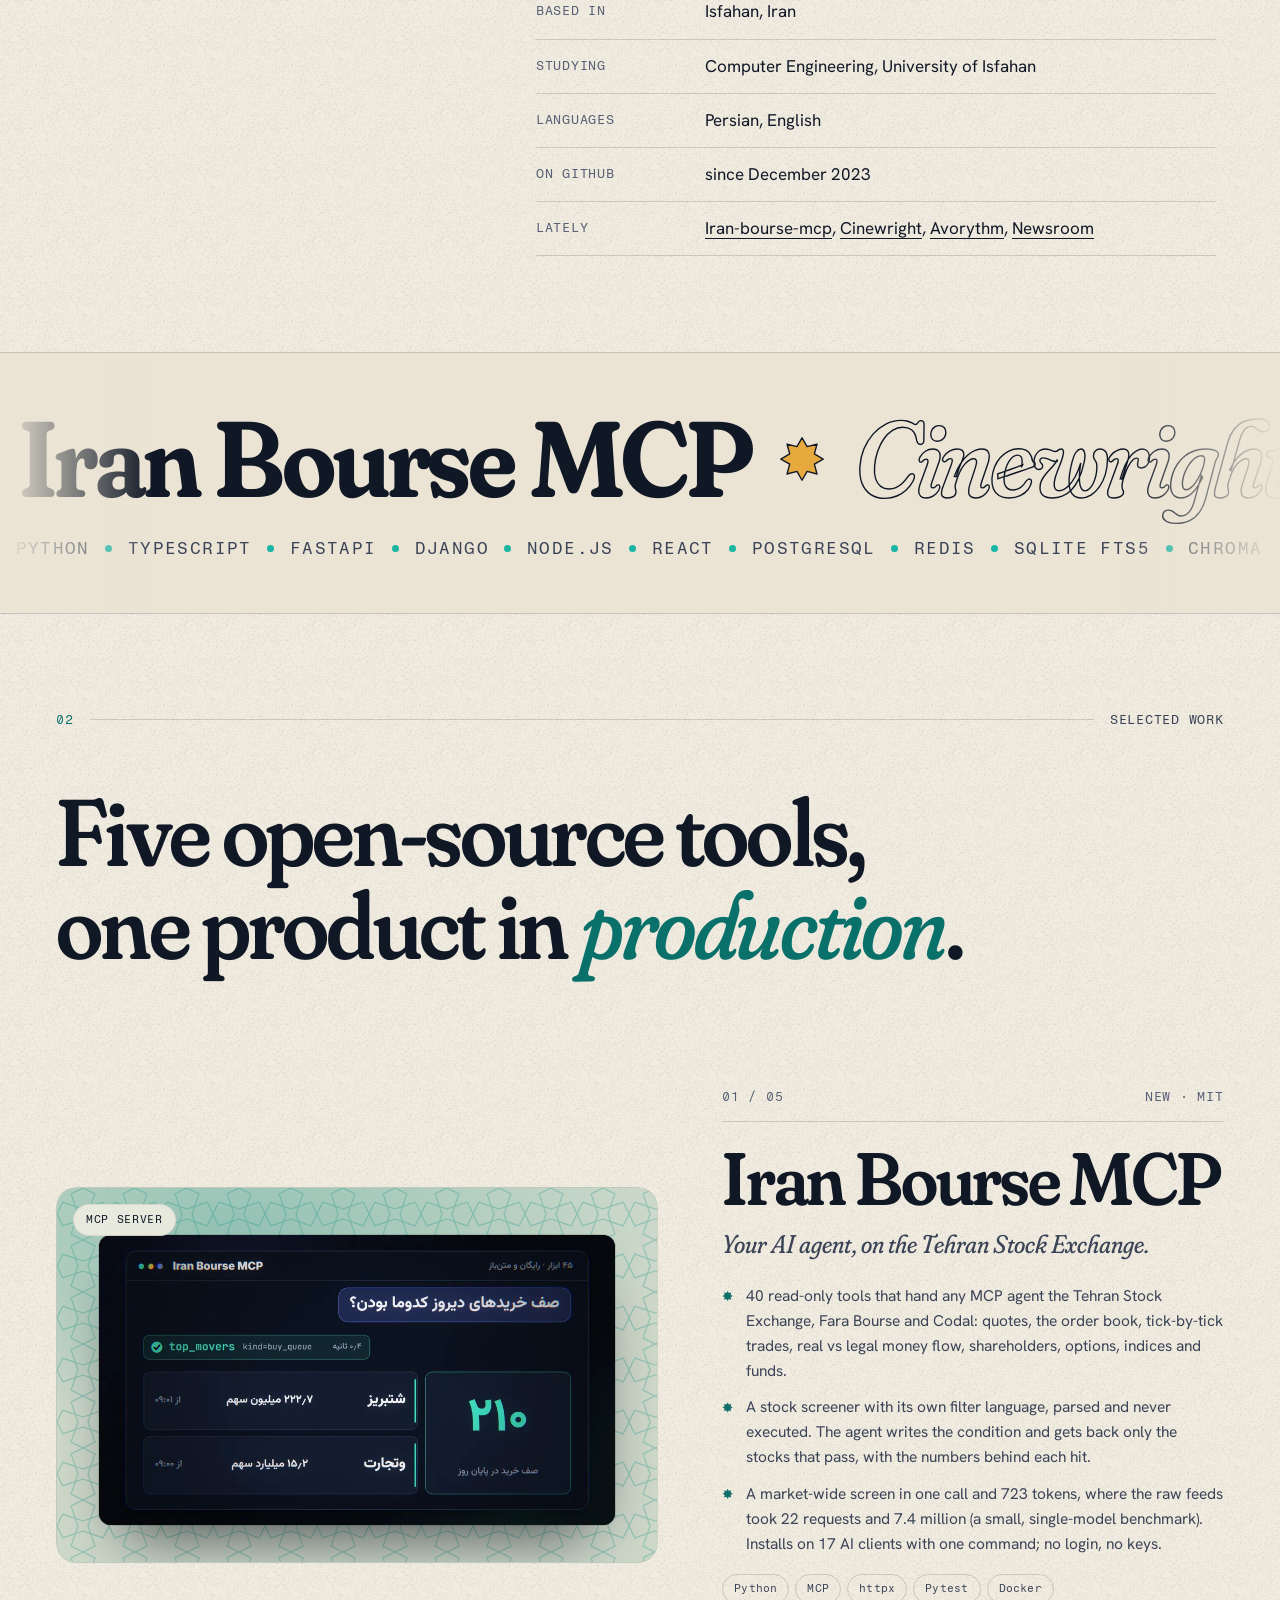
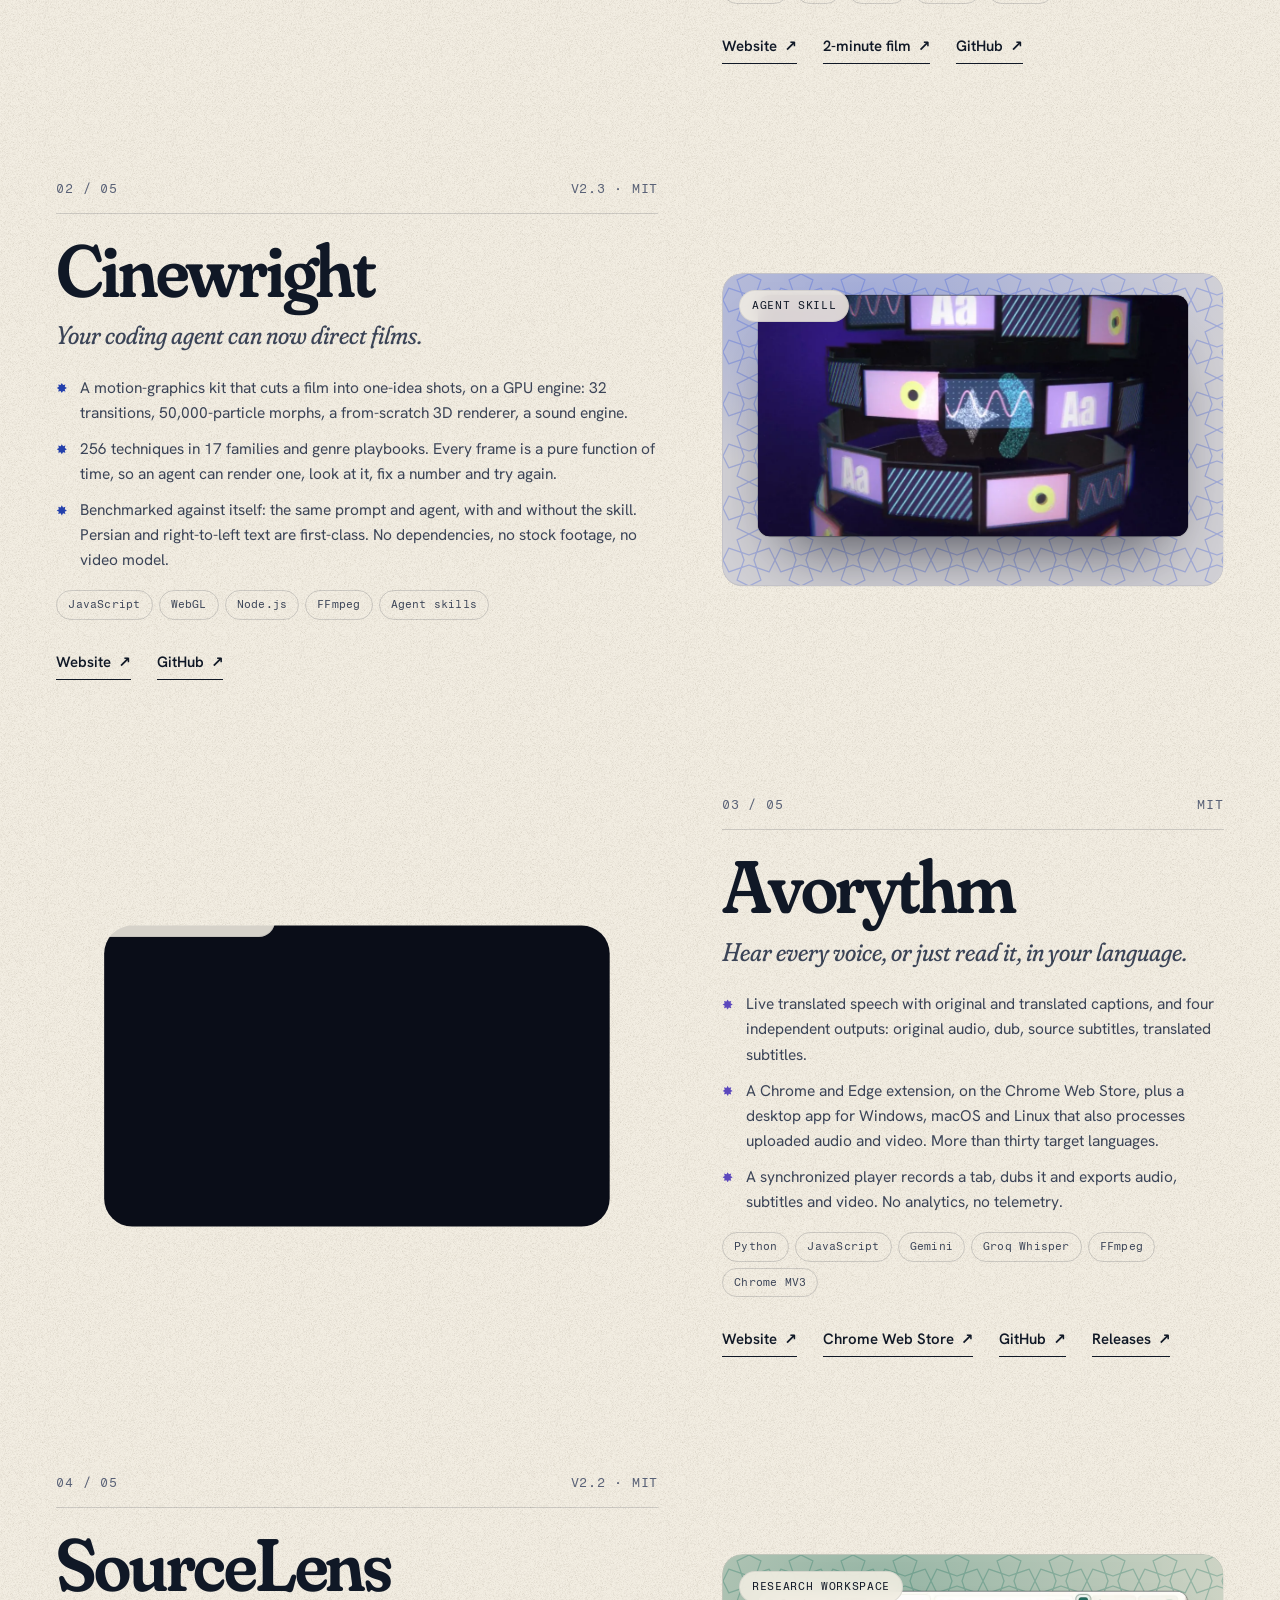
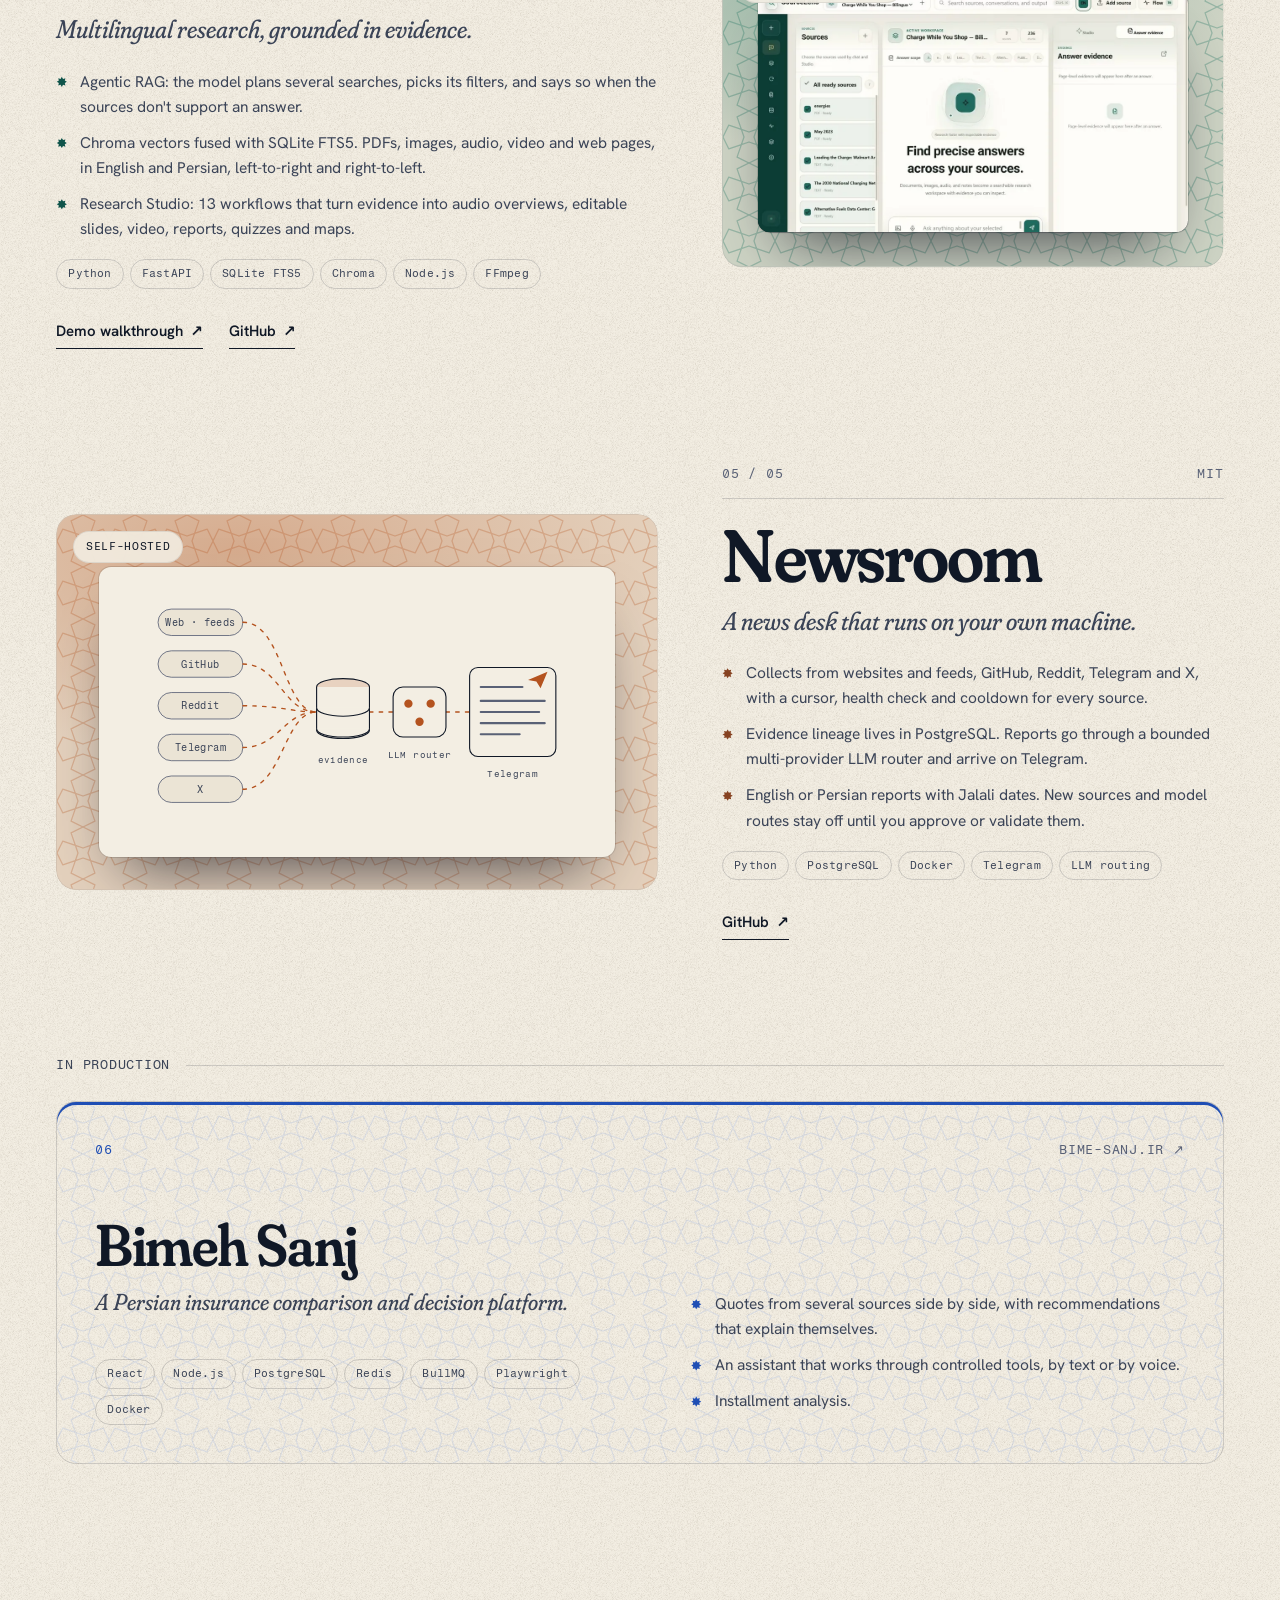
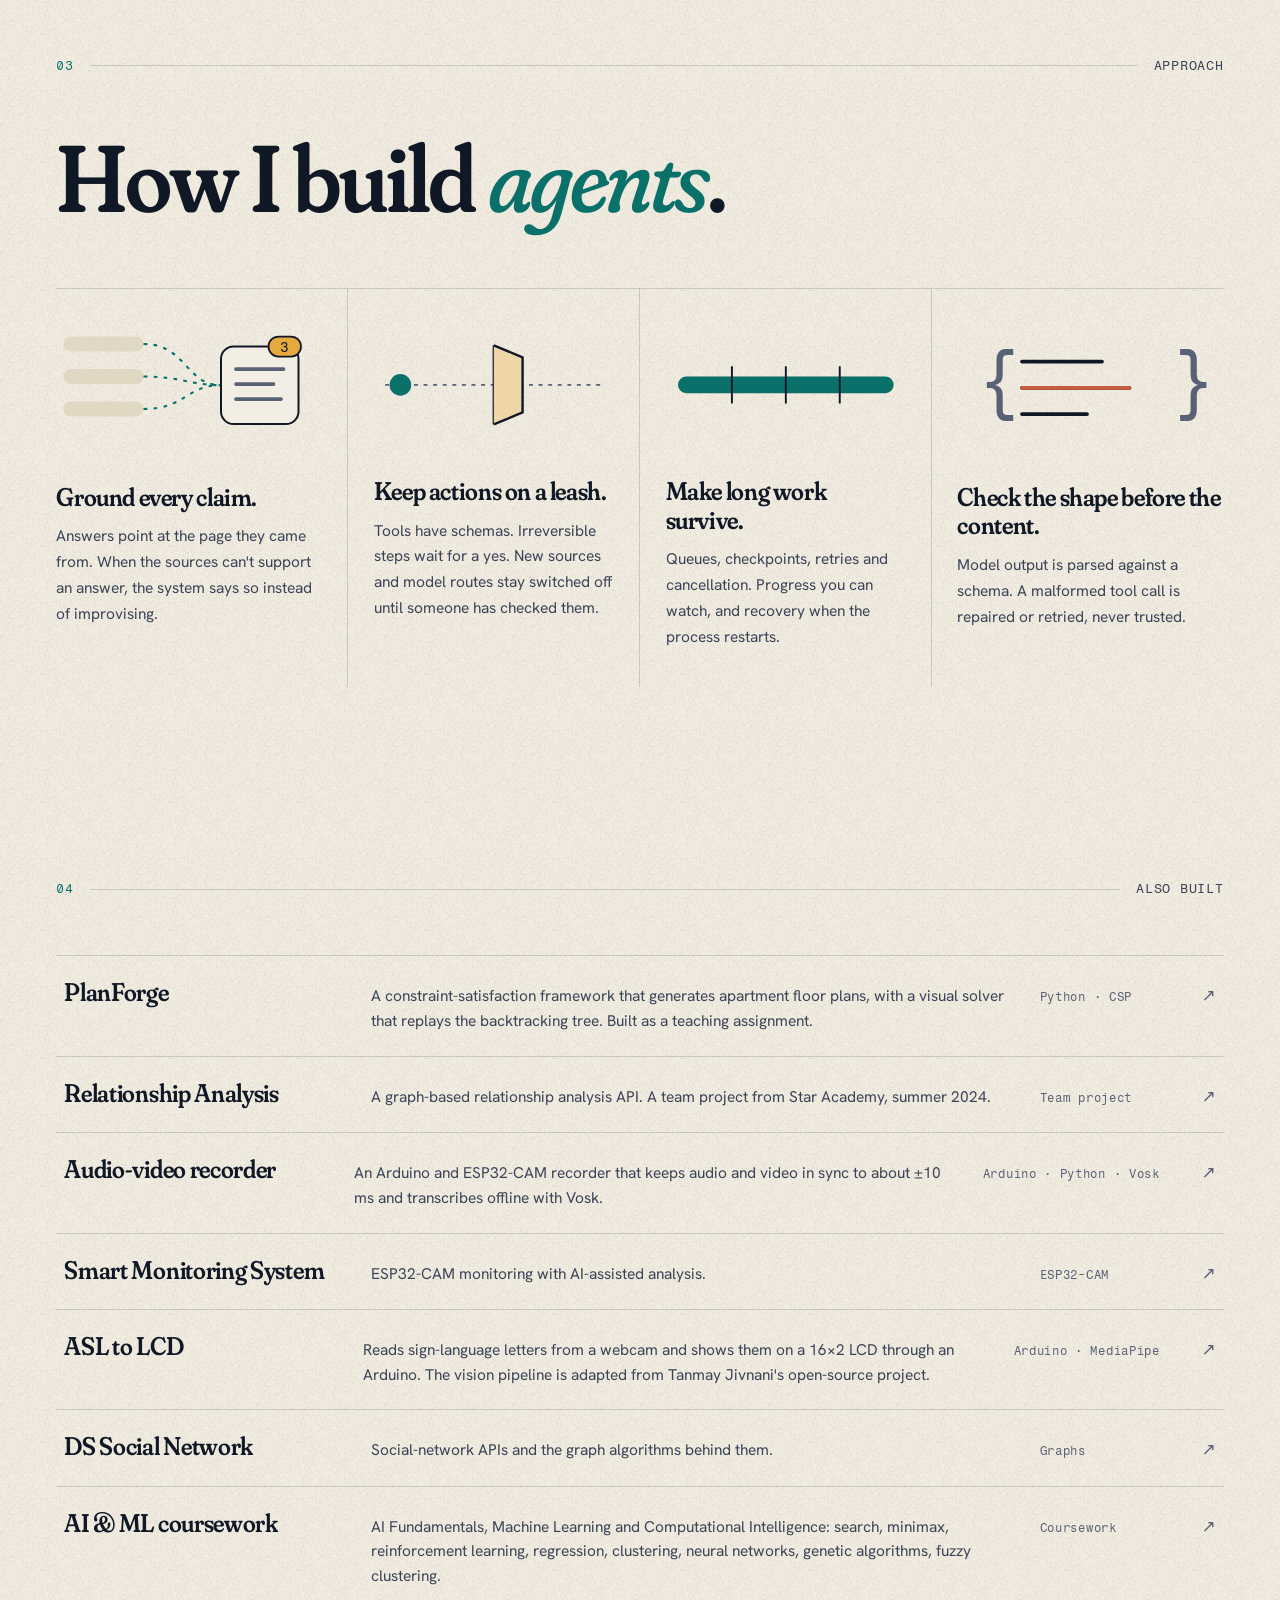
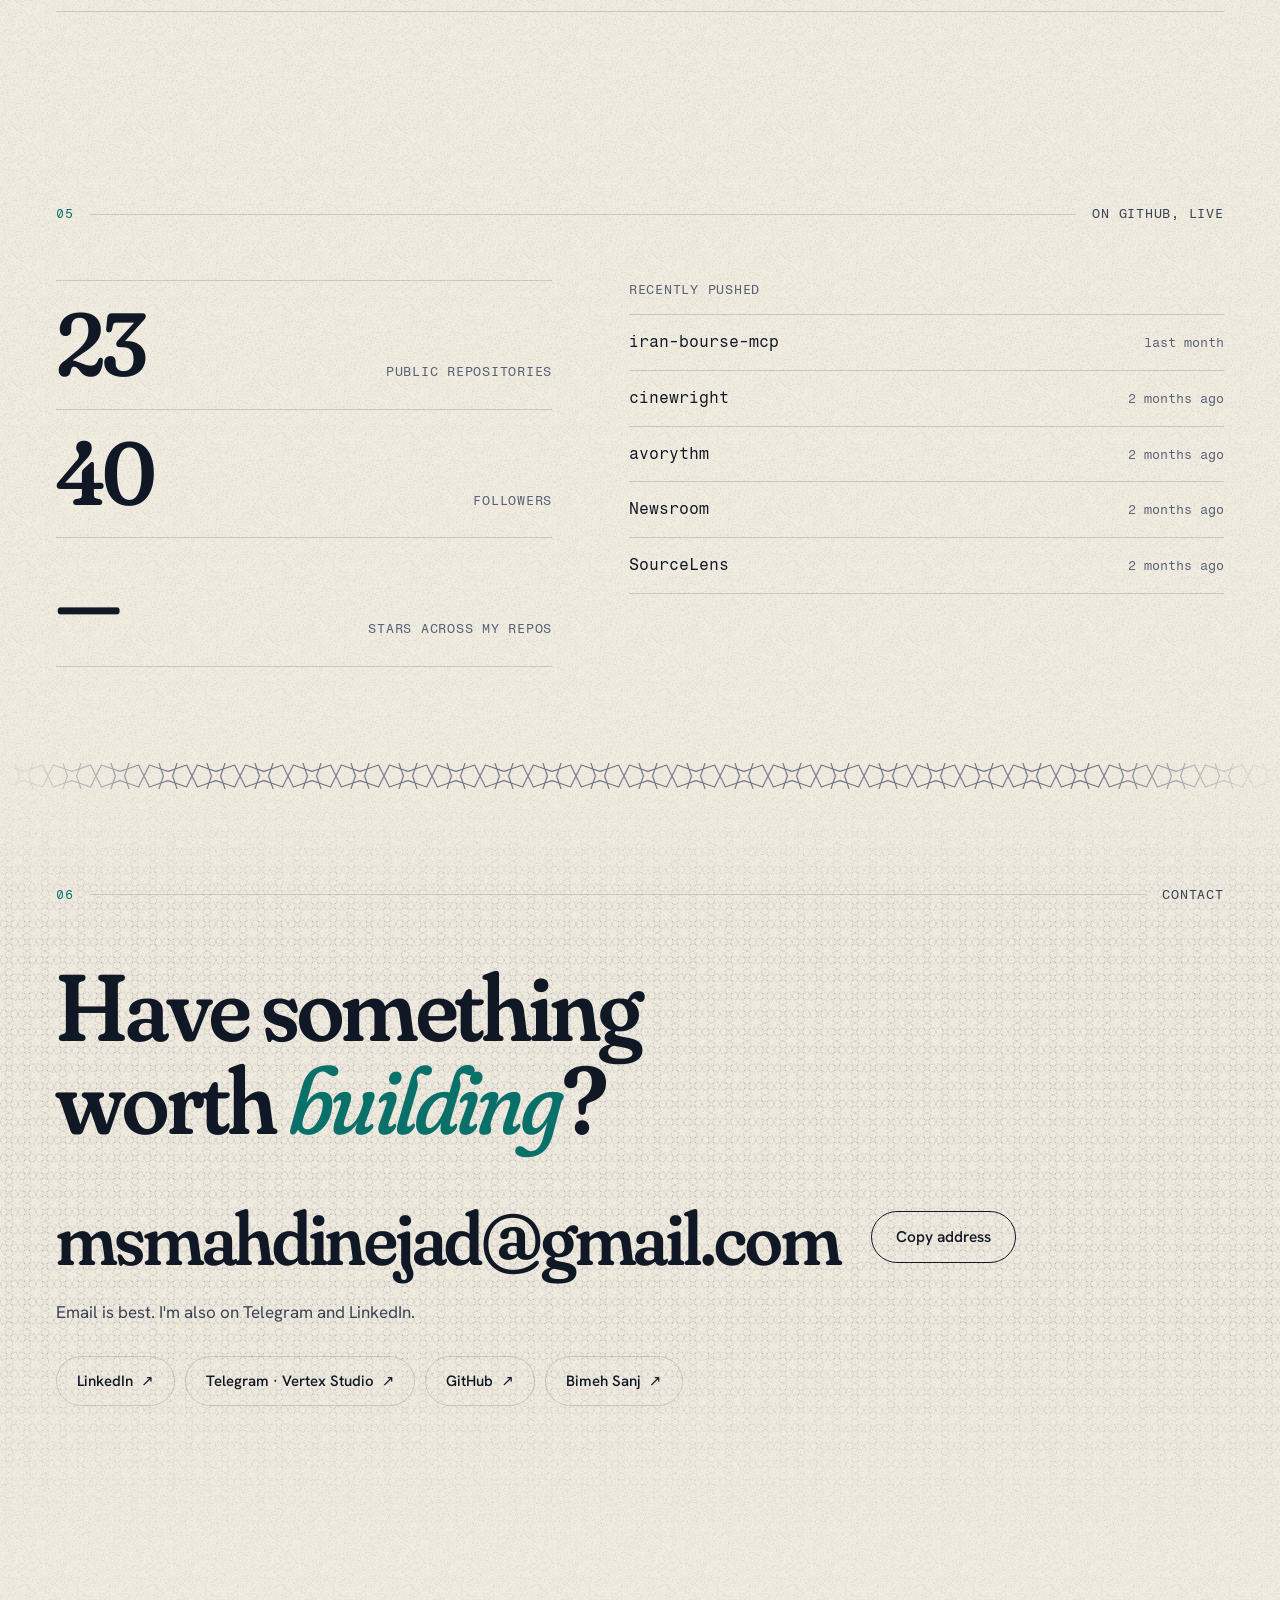
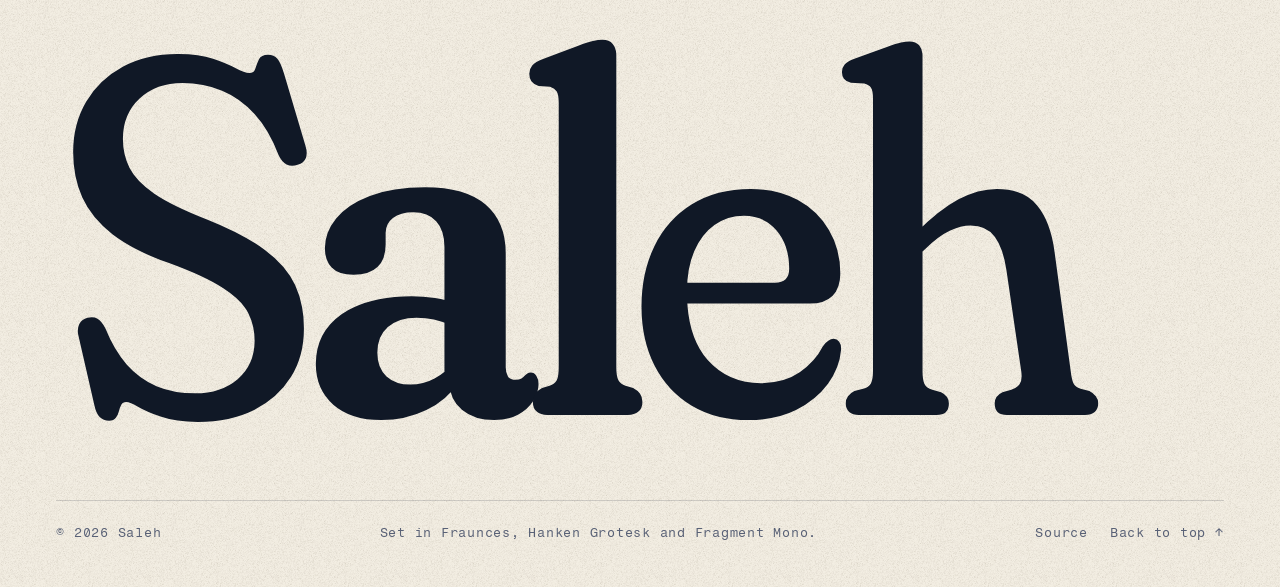
==== commit ad023031: "Replace the Iran Bourse MCP clip with a chat demo loop; 45 tools" ====
--- a/docs/index.html
+++ b/docs/index.html
@@ -146,7 +146,7 @@
 <div class="work__media" data-tilt="">
 <div class="work__wall"></div>
 <div class="work__frame">
-<video aria-hidden="true" data-poster="assets/img/work/iran-bourse-mcp-poster.webp" data-src="assets/img/work/iran-bourse-mcp.mp4" loop="" muted="" playsinline="" preload="none"></video>Tool cards from the Iran Bourse MCP launch film: options, index history, capital increases, funds
+<video aria-hidden="true" data-poster="assets/img/work/iran-bourse-mcp-poster.webp" data-src="assets/img/work/iran-bourse-mcp.mp4" loop="" muted="" playsinline="" preload="none"></video>A chat with Iran Bourse MCP: buy queues, fundamentals and covered calls, each answered by a real tool call
 
 </div>
 <span class="work__chip mono">MCP server</span>
